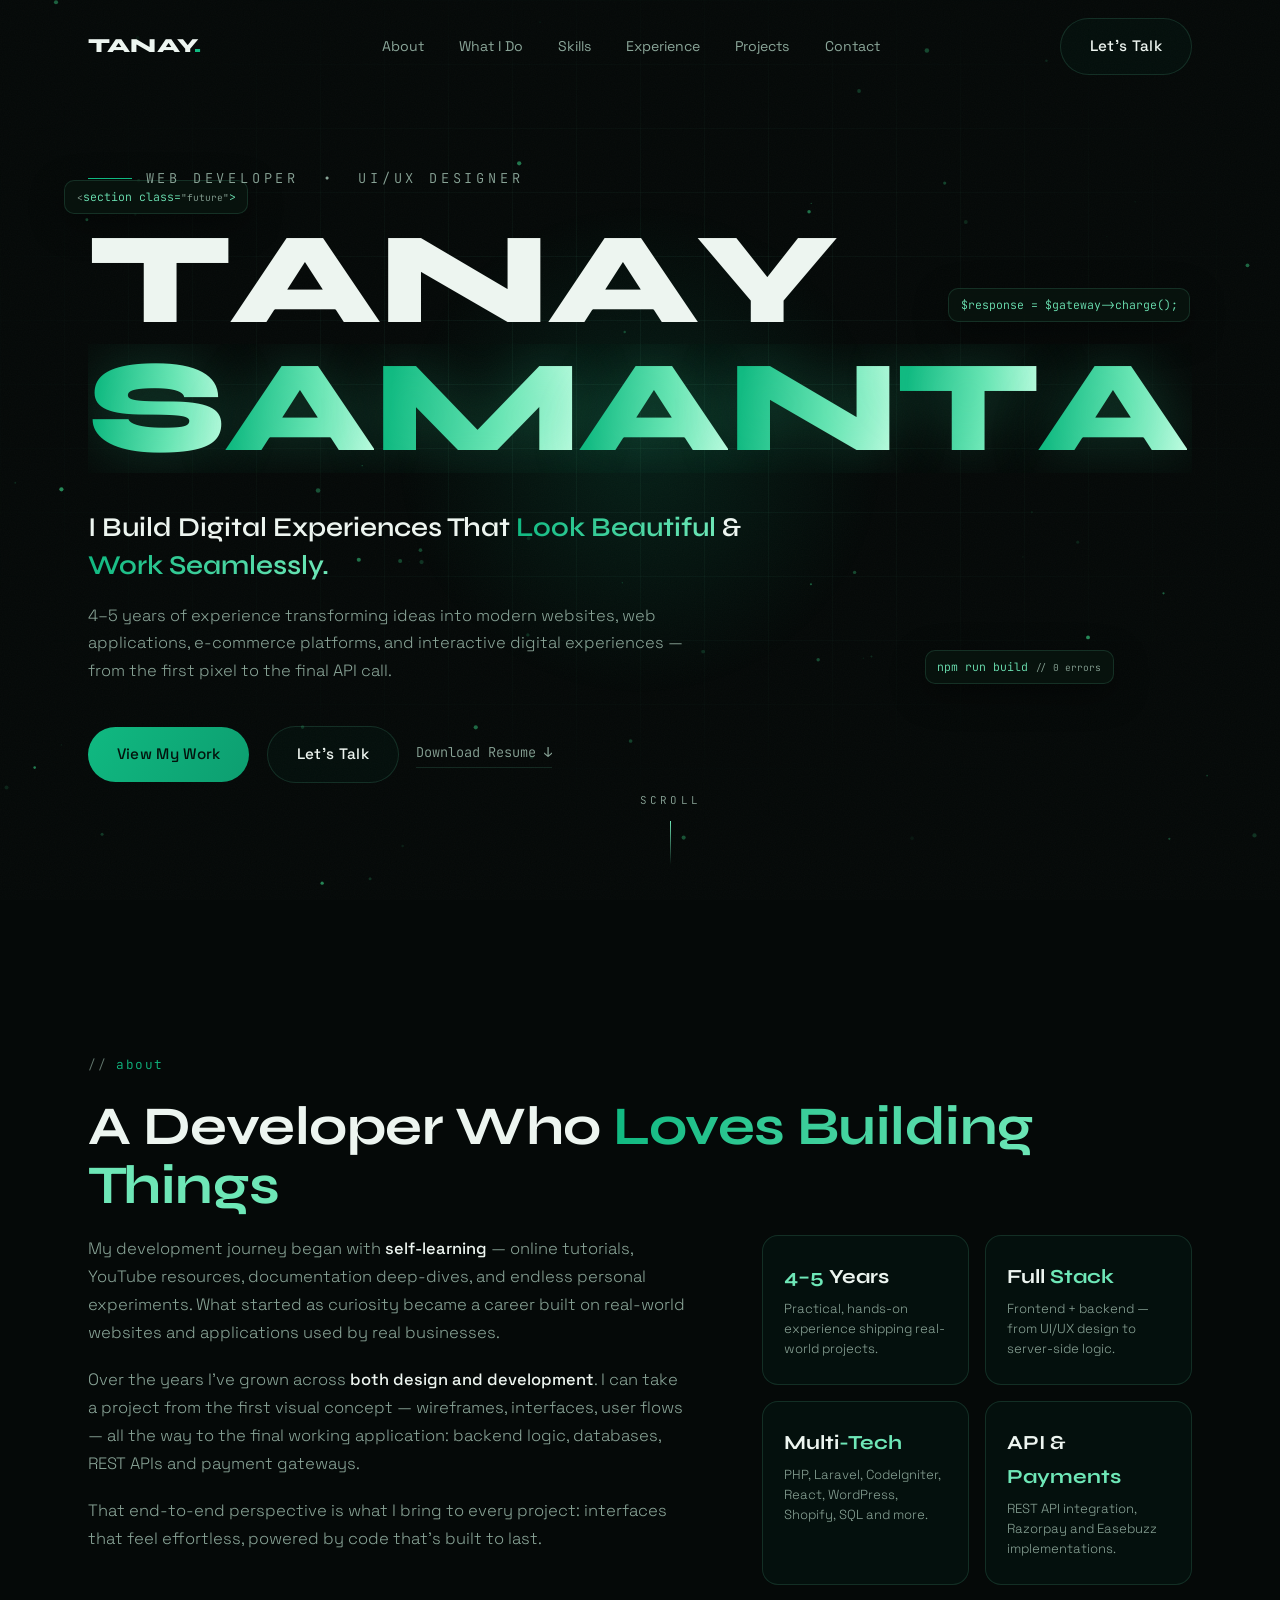
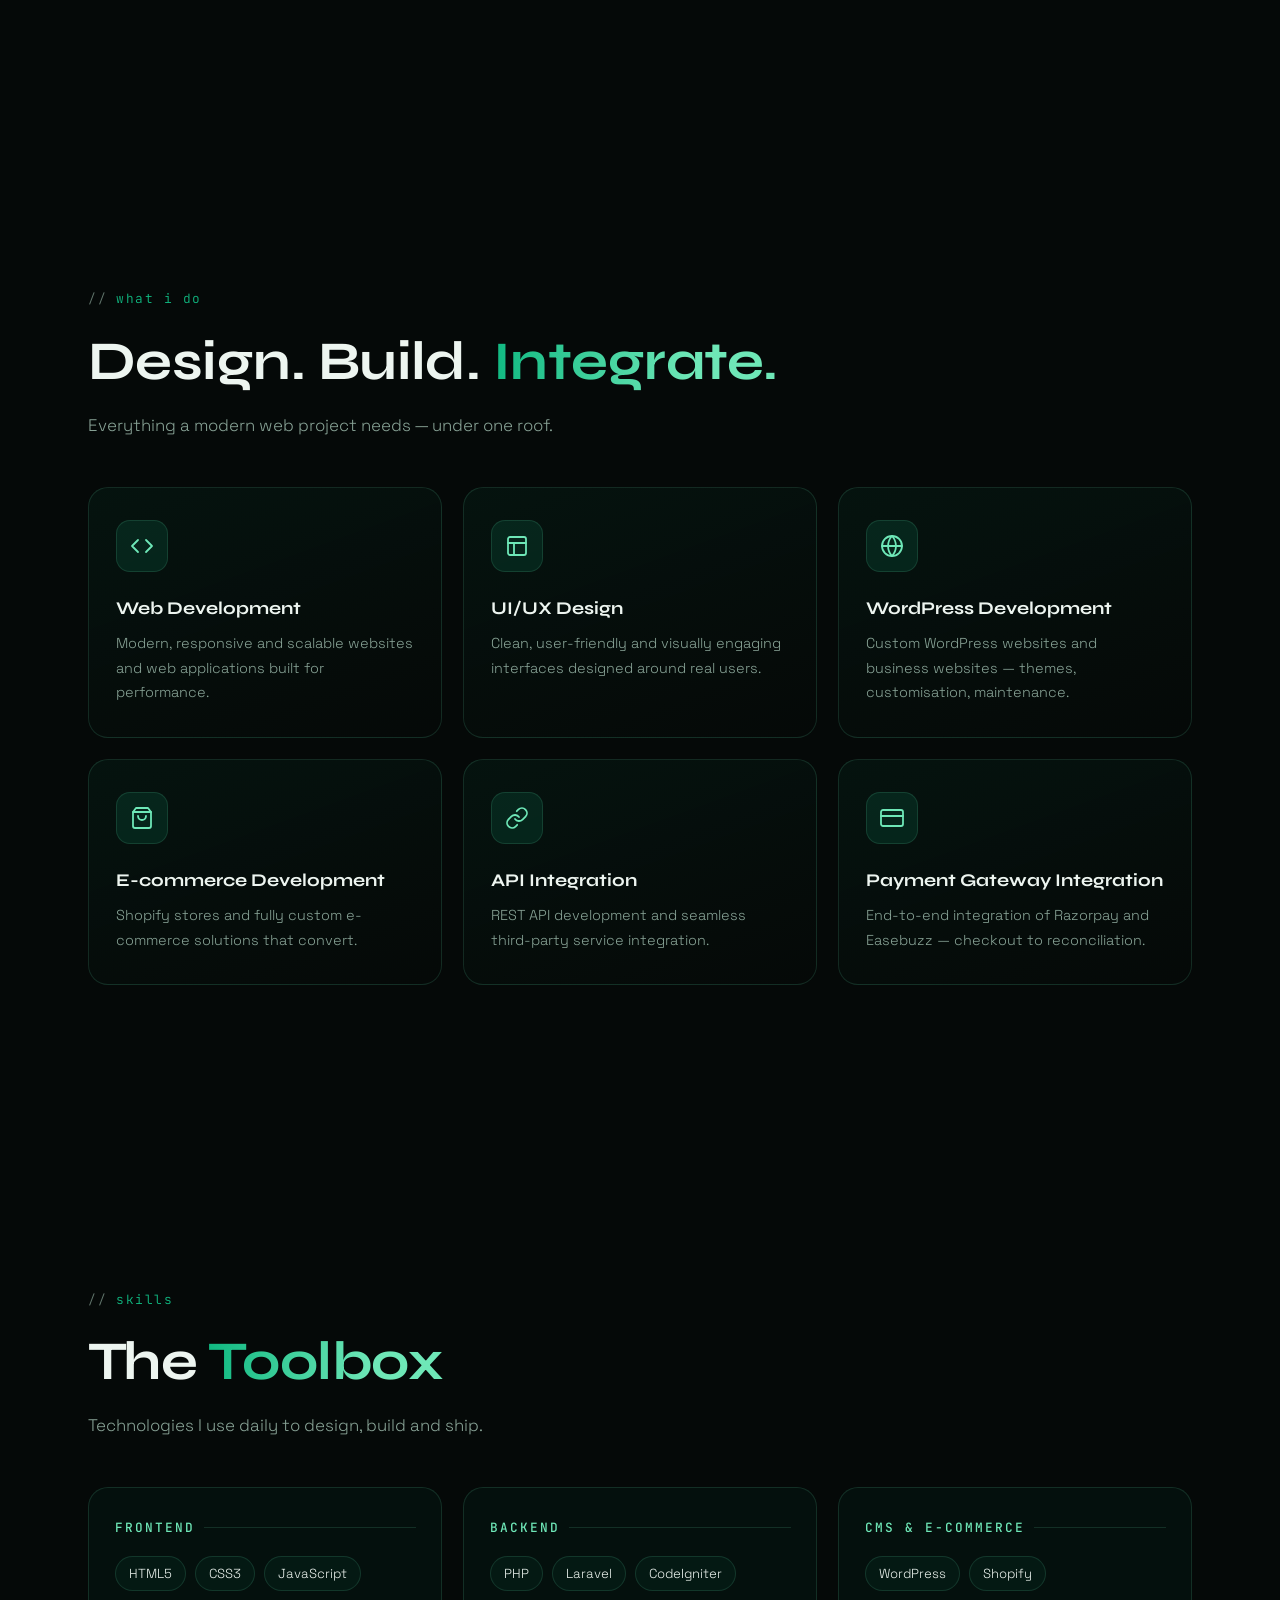
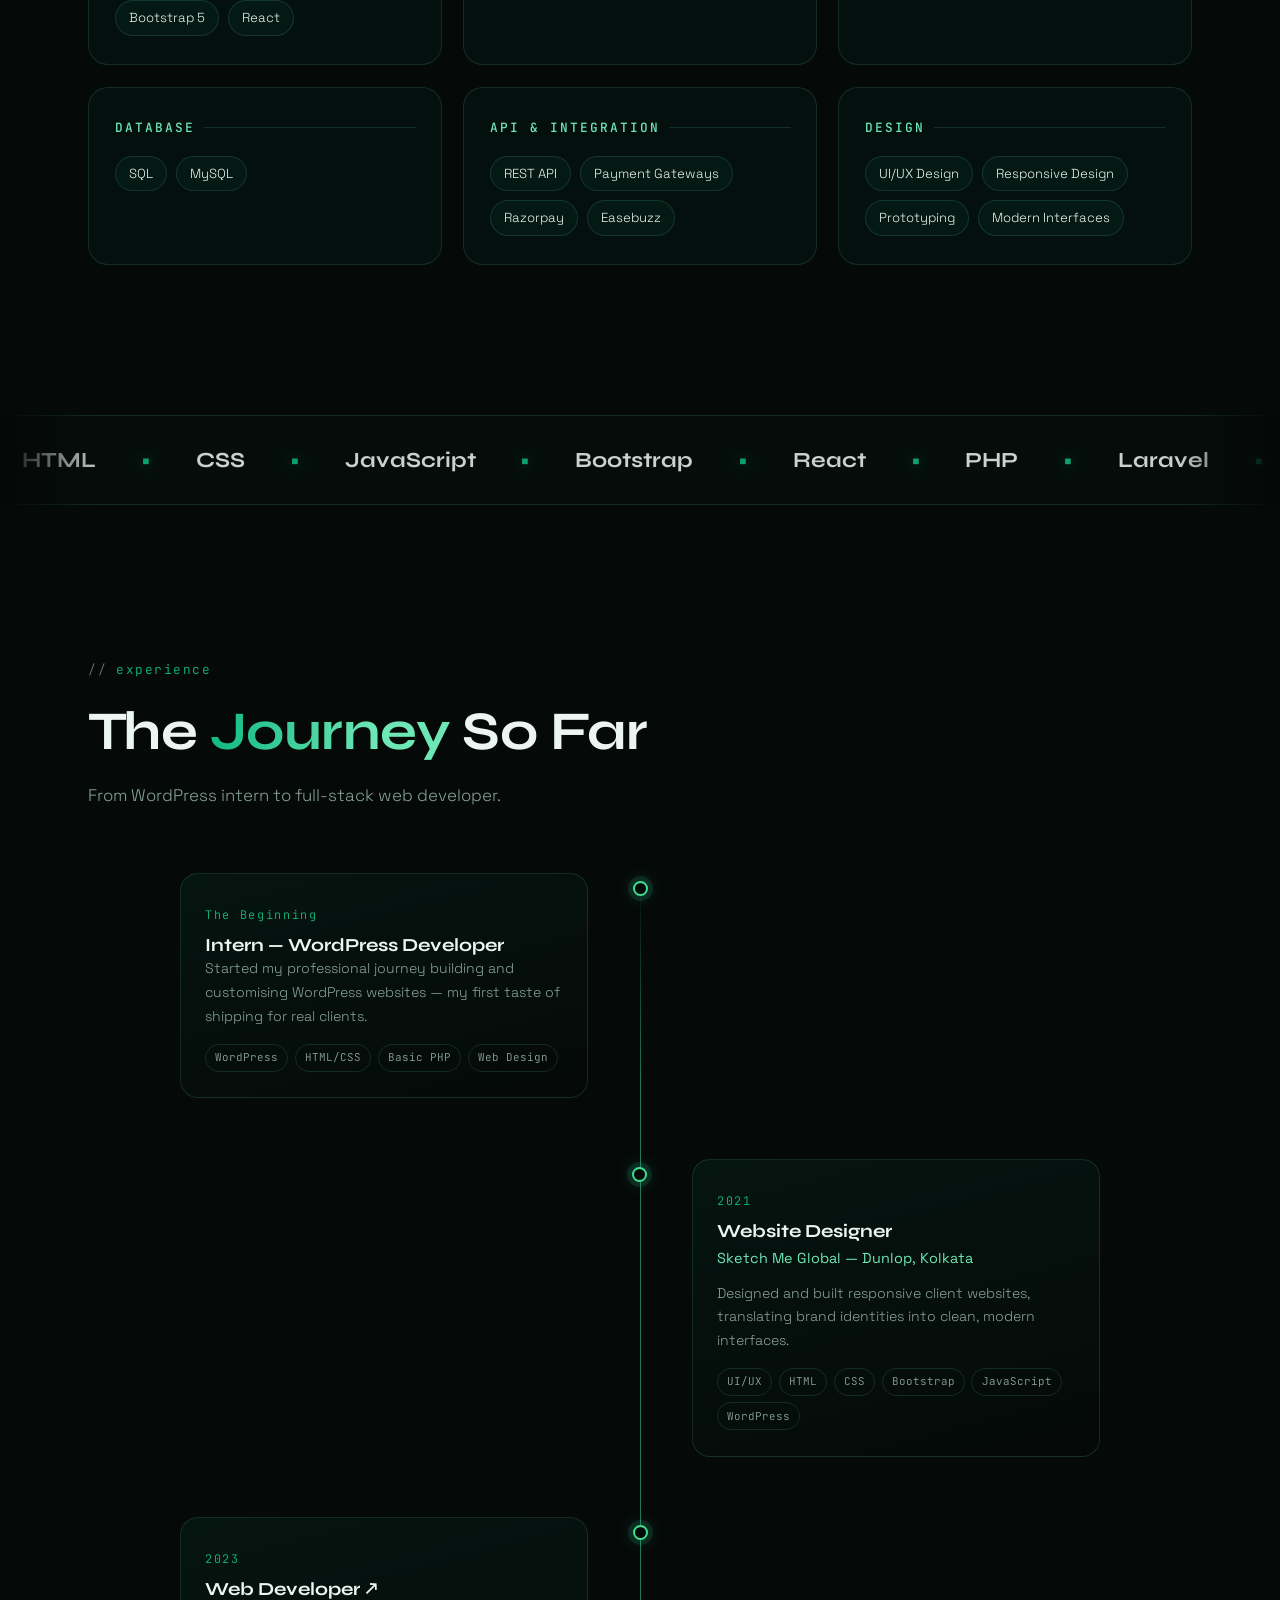
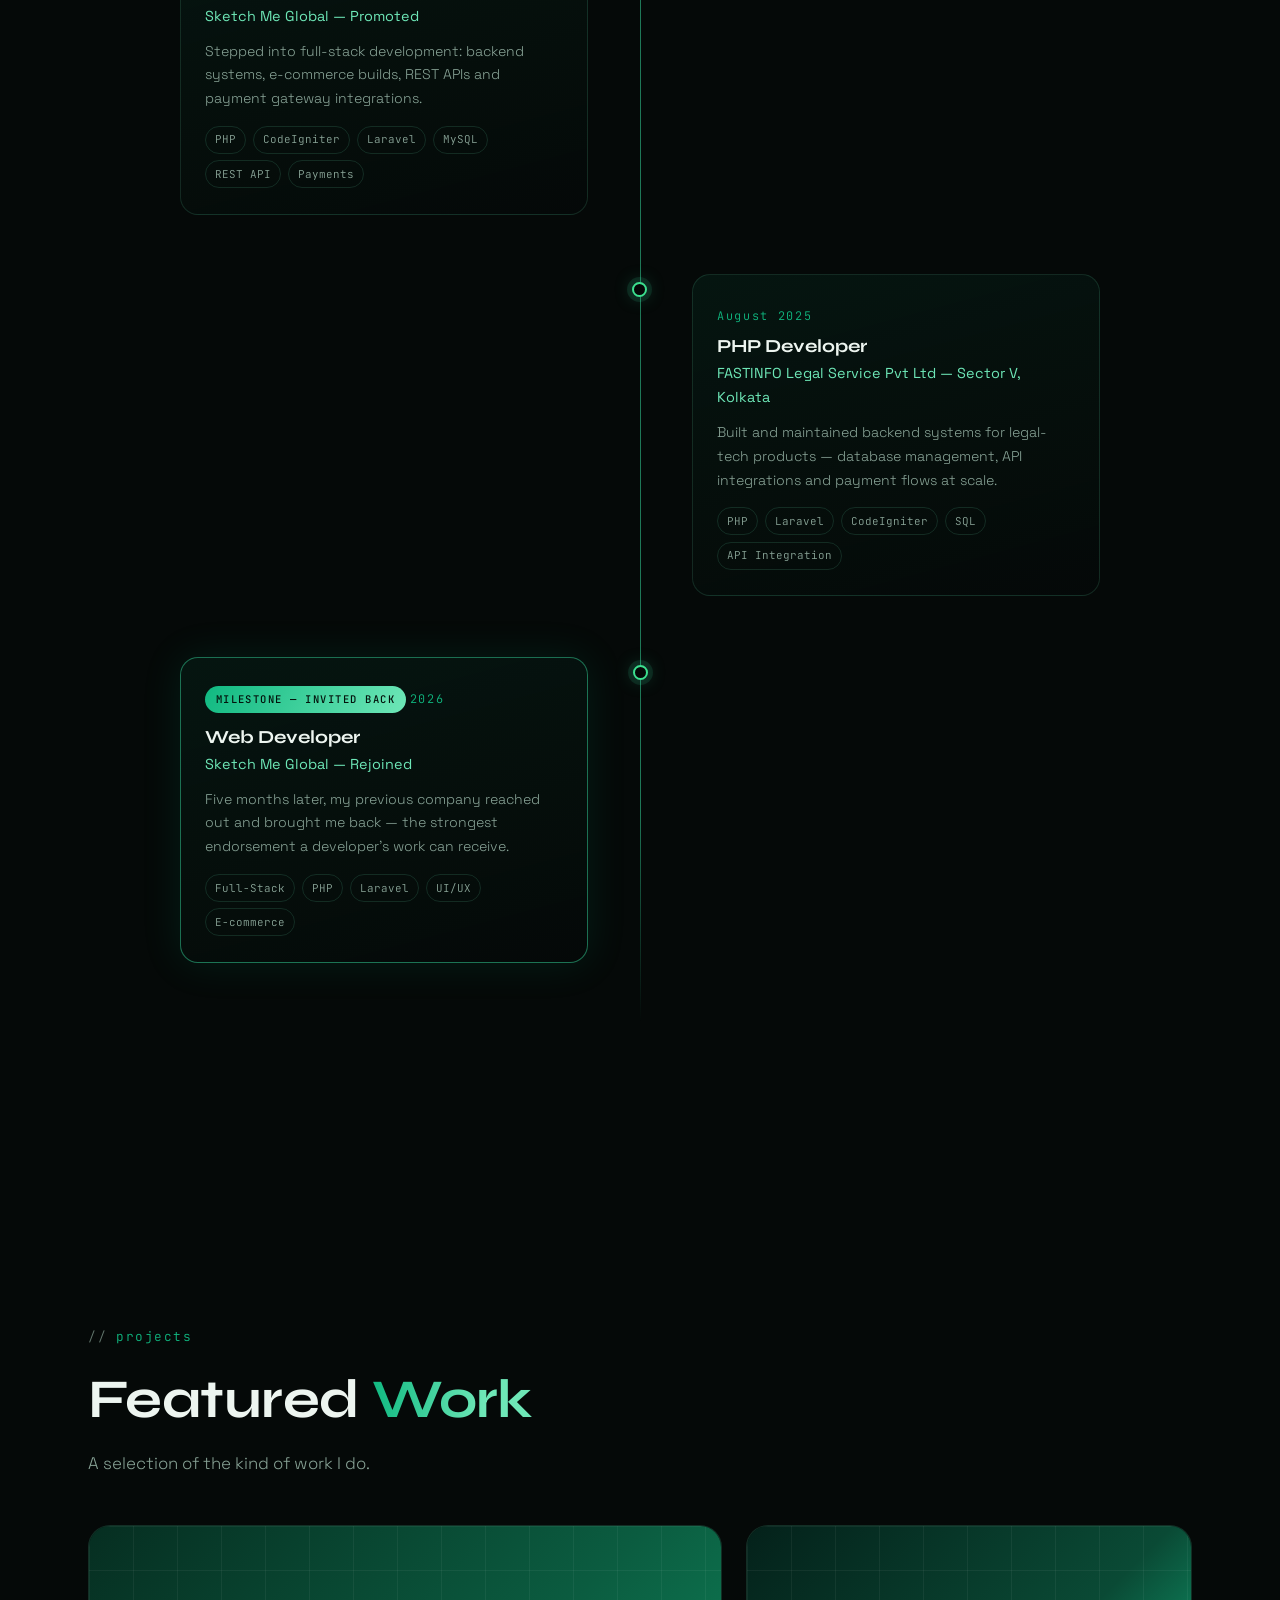
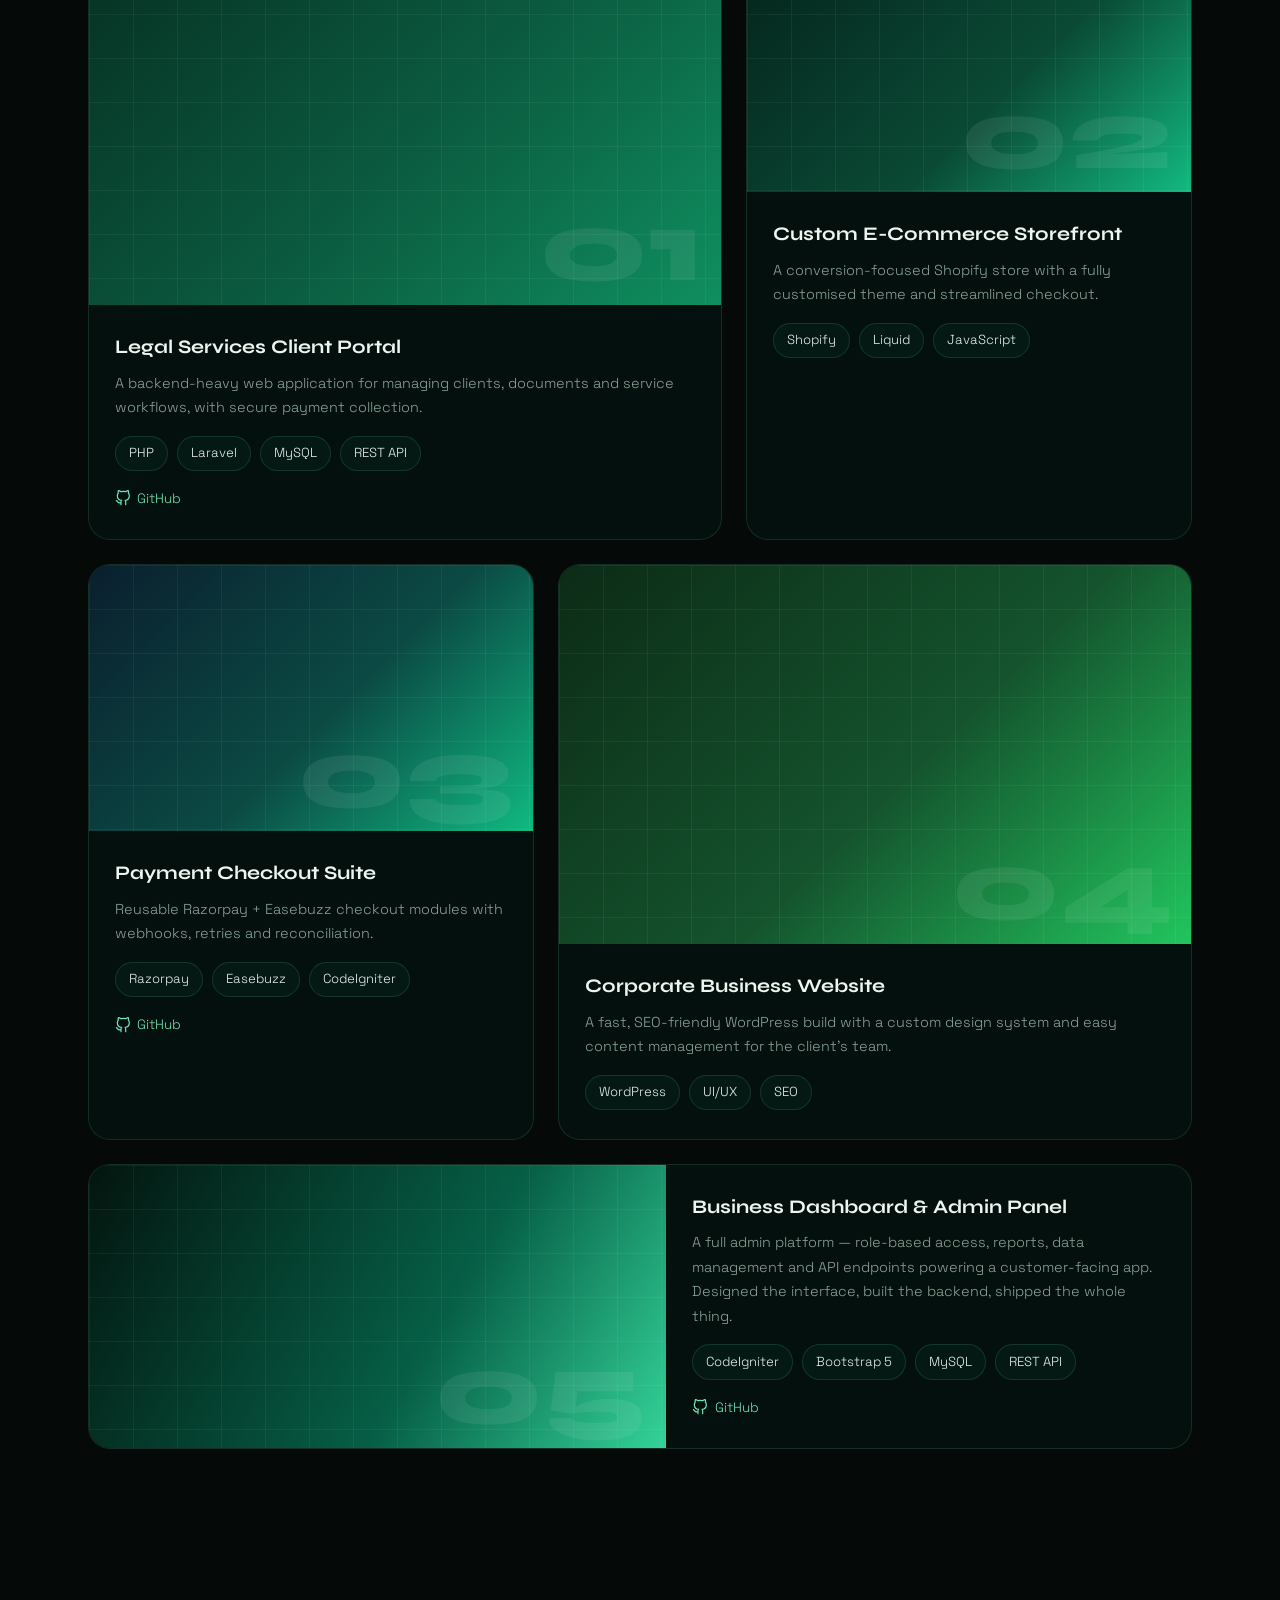
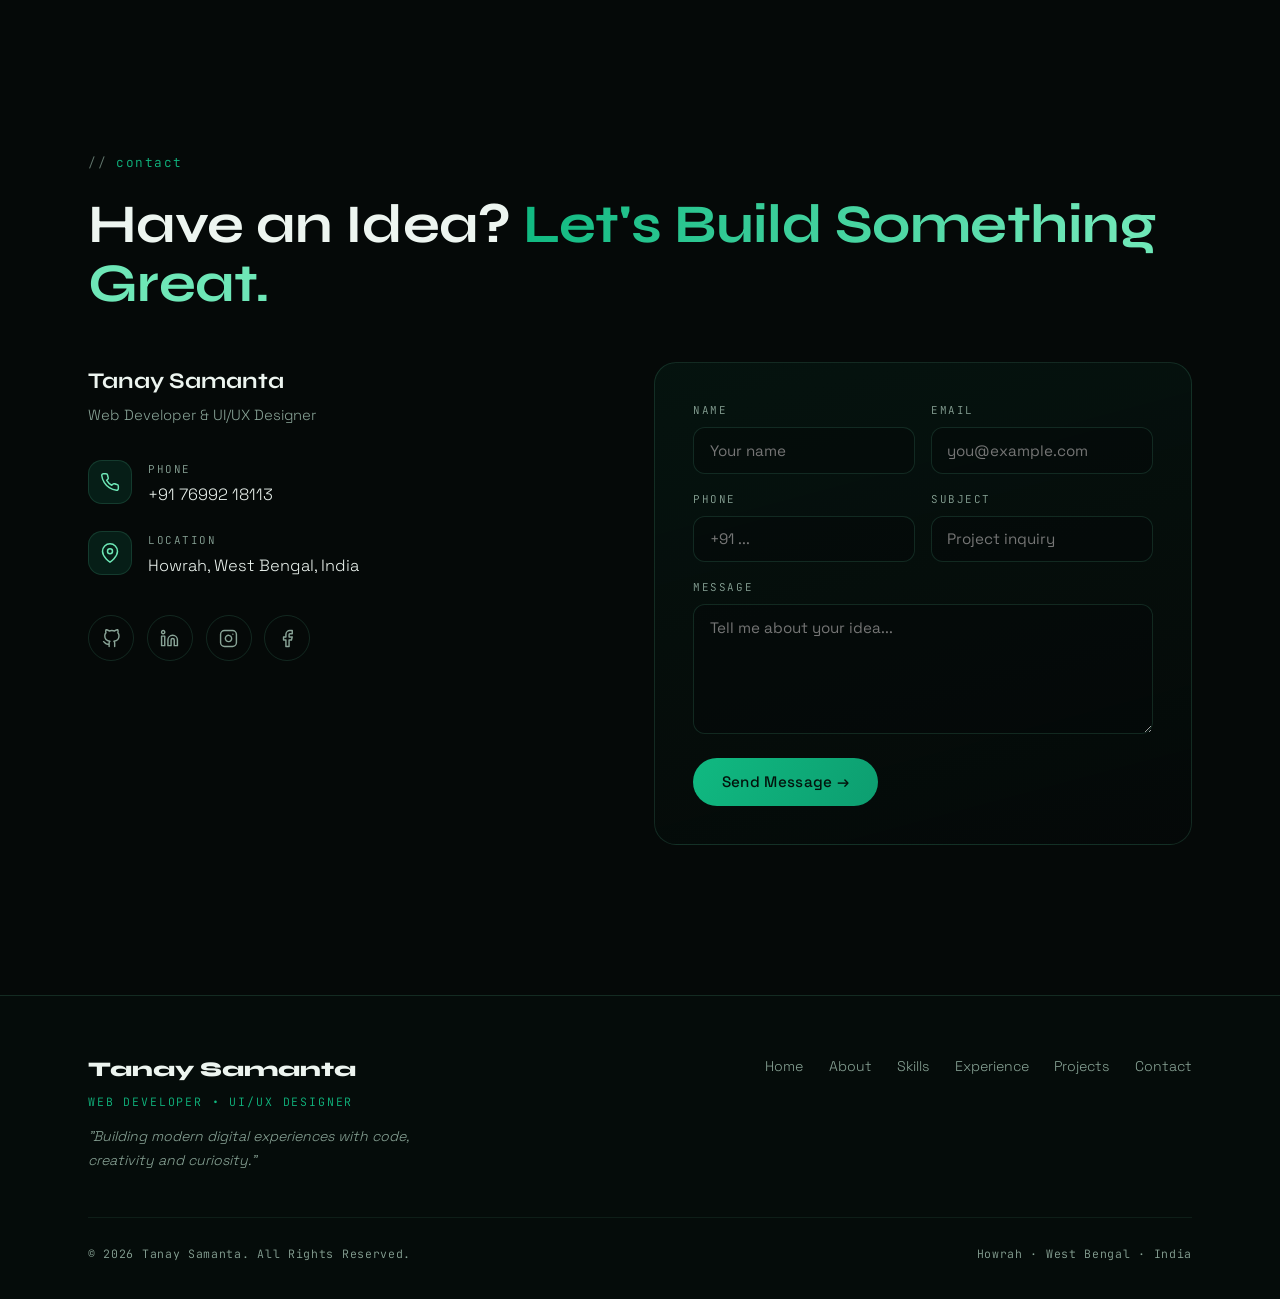
==== index.html @ ff34cba7 "first commit" ====
<!DOCTYPE html>
<html lang="en">
<head>
<meta charset="UTF-8">
<meta name="viewport" content="width=device-width, initial-scale=1.0">
<title>Tanay Samanta | Web Developer &amp; UI/UX Designer</title>
<meta name="description" content="Tanay Samanta is a Web Developer and UI/UX Designer from West Bengal, India with 4–5 years of experience in PHP, Laravel, CodeIgniter, React, WordPress, Shopify, JavaScript, SQL, REST API and payment gateway integration.">
<meta property="og:title" content="Tanay Samanta | Web Developer &amp; UI/UX Designer">
<meta property="og:description" content="4–5 years of experience building modern websites, web applications, e-commerce platforms and payment integrations.">
<meta property="og:type" content="website">
<link rel="preconnect" href="https://fonts.googleapis.com">
<link rel="preconnect" href="https://fonts.gstatic.com" crossorigin>
<link href="https://fonts.googleapis.com/css2?family=Syne:wght@600;700;800&family=Space+Grotesk:wght@300;400;500;600&family=JetBrains+Mono:wght@400;500&display=swap" rel="stylesheet">
<style>
/* ============================================================
   TANAY SAMANTA — PORTFOLIO
   Palette : void #050908 · moss #0a1a12 · emerald #10b981
             mint #6ee7b7 · bone #edf5f0 · sage #8aa598
   Type    : Syne (display) · Space Grotesk (body) · JetBrains Mono (code)
   ============================================================ */
:root{
  --void:#050908;
  --moss:#0a1a12;
  --emerald:#10b981;
  --mint:#6ee7b7;
  --neon:#3ce08f;
  --bone:#edf5f0;
  --sage:#8aa598;
  --glow:rgba(52,211,153,.35);
  --surface:rgba(16,185,129,.045);
  --line:rgba(110,231,183,.14);
  --fd:'Syne',sans-serif;
  --fb:'Space Grotesk',sans-serif;
  --fm:'JetBrains Mono',monospace;
  --ease:cubic-bezier(.22,.68,.24,1);
}
*{margin:0;padding:0;box-sizing:border-box}
html{scroll-behavior:smooth;scroll-padding-top:96px}
body{
  background:var(--void);
  color:var(--bone);
  font-family:var(--fb);
  font-weight:300;
  line-height:1.7;
  overflow-x:hidden;
  -webkit-font-smoothing:antialiased;
}
::selection{background:var(--emerald);color:var(--void)}
a{color:inherit;text-decoration:none}
img{max-width:100%;display:block}
button{font-family:inherit;background:none;border:none;color:inherit}

/* ---------- custom cursor ---------- */
@media (pointer:fine){
  html.cursor-on, html.cursor-on a, html.cursor-on button,
  html.cursor-on input, html.cursor-on textarea, html.cursor-on select{cursor:none}
}
.cursor-dot,.cursor-ring{
  position:fixed;top:0;left:0;border-radius:50%;
  pointer-events:none;z-index:9999;transform:translate(-50%,-50%);
  opacity:0;
}
.cursor-dot{width:7px;height:7px;background:var(--neon);box-shadow:0 0 14px var(--glow)}
.cursor-ring{
  width:38px;height:38px;border:1px solid rgba(110,231,183,.45);
  transition:width .3s var(--ease),height .3s var(--ease),
             background .3s var(--ease),border-color .3s var(--ease);
}
.cursor-ring.is-active{width:70px;height:70px;background:rgba(52,211,153,.07);border-color:var(--mint)}
@media (pointer:coarse){.cursor-dot,.cursor-ring,.glow-follow{display:none}}

/* ---------- atmosphere ---------- */
.noise{
  position:fixed;inset:0;z-index:3;pointer-events:none;opacity:.045;
  background-image:url("data:image/svg+xml,%3Csvg xmlns='http://www.w3.org/2000/svg' width='140' height='140'%3E%3Cfilter id='n'%3E%3CfeTurbulence type='fractalNoise' baseFrequency='0.85' numOctaves='2'/%3E%3C/filter%3E%3Crect width='140' height='140' filter='url(%23n)' opacity='0.6'/%3E%3C/svg%3E");
}
.glow-follow{
  position:fixed;top:0;left:0;width:560px;height:560px;border-radius:50%;
  background:radial-gradient(circle,rgba(16,185,129,.13),transparent 62%);
  pointer-events:none;z-index:1;transform:translate(-50%,-50%);
}
.scroll-progress{
  position:fixed;top:0;left:0;height:2px;width:0;z-index:300;
  background:linear-gradient(90deg,var(--emerald),var(--mint));
  box-shadow:0 0 12px var(--glow);
}

/* ---------- loader ---------- */
.loader{
  position:fixed;inset:0;z-index:10000;background:var(--void);
  display:flex;align-items:center;justify-content:center;
  transition:opacity .7s var(--ease),visibility .7s;
}
.loader.done{opacity:0;visibility:hidden}
.loader span{
  font-family:var(--fm);font-size:.85rem;letter-spacing:.4em;color:var(--sage);
  animation:loaderPulse 1.4s ease-in-out infinite;
}
.loader span b{color:var(--mint);font-weight:500}
@keyframes loaderPulse{0%,100%{opacity:.4}50%{opacity:1}}

/* ---------- shared ---------- */
.wrap{max-width:1200px;margin:0 auto;padding:0 clamp(20px,4vw,48px)}
section{position:relative;z-index:5;padding:clamp(90px,12vw,150px) 0}
.eyebrow{
  font-family:var(--fm);font-size:.8rem;letter-spacing:.12em;
  color:var(--emerald);display:inline-flex;align-items:center;gap:.7em;margin-bottom:1.4rem;
}
.eyebrow::before{content:"//";color:var(--sage);opacity:.7}
.sec-title{
  font-family:var(--fd);font-weight:700;line-height:1.08;letter-spacing:-.01em;
  font-size:clamp(2rem,4.6vw,3.4rem);margin-bottom:1.2rem;
}
.sec-title .grad{
  background:linear-gradient(92deg,var(--emerald),var(--mint) 70%);
  -webkit-background-clip:text;background-clip:text;color:transparent;
}
.sec-intro{color:var(--sage);max-width:620px;font-size:1.05rem}

/* reveal-on-scroll */
.reveal{
  opacity:0;transform:translateY(46px);
  transition:opacity 1s var(--ease),transform 1s var(--ease),filter 1s var(--ease);
  transition-delay:var(--rd,0s);will-change:opacity,transform;
}
.reveal[data-fx="blur"]{filter:blur(12px)}
.reveal[data-fx="left"]{transform:translateX(-46px)}
.reveal[data-fx="right"]{transform:translateX(46px)}
.reveal[data-fx="scale"]{transform:scale(.93) translateY(24px)}
.reveal.in{opacity:1;transform:none;filter:none}

/* buttons */
.btn{
  display:inline-flex;align-items:center;gap:.6em;
  font-family:var(--fb);font-weight:500;font-size:.95rem;letter-spacing:.02em;
  padding:.95em 1.9em;border-radius:100px;position:relative;
  transition:transform .35s var(--ease),box-shadow .35s var(--ease),
             background .35s var(--ease),border-color .35s var(--ease),color .35s var(--ease);
  will-change:transform;
}
.btn-solid{
  background:linear-gradient(120deg,var(--emerald),#0d9e70);
  color:#03130c;box-shadow:0 0 0 rgba(52,211,153,0);
}
.btn-solid:hover{box-shadow:0 8px 40px rgba(16,185,129,.45)}
.btn-ghost{border:1px solid var(--line);color:var(--bone);background:rgba(16,185,129,.04)}
.btn-ghost:hover{border-color:var(--mint);background:rgba(16,185,129,.1)}
.link-underline{
  font-family:var(--fm);font-size:.85rem;color:var(--sage);
  border-bottom:1px solid var(--line);padding-bottom:3px;
  transition:color .3s,border-color .3s;
}
.link-underline:hover{color:var(--mint);border-color:var(--mint)}

/* ---------- nav ---------- */
.nav{
  position:fixed;top:0;left:0;right:0;z-index:200;
  transition:background .4s,backdrop-filter .4s,border-color .4s;
  border-bottom:1px solid transparent;
}
.nav.scrolled{background:rgba(5,9,8,.72);backdrop-filter:blur(16px);border-color:var(--line)}
.nav-inner{
  max-width:1200px;margin:0 auto;padding:1.1rem clamp(20px,4vw,48px);
  display:flex;align-items:center;justify-content:space-between;
}
.logo{font-family:var(--fd);font-weight:800;font-size:1.25rem;letter-spacing:.01em}
.logo em{font-style:normal;color:var(--emerald)}
.nav-links{display:flex;gap:2.2rem;list-style:none}
.nav-links a{
  font-size:.88rem;font-weight:400;color:var(--sage);position:relative;
  transition:color .3s;
}
.nav-links a::after{
  content:"";position:absolute;left:0;bottom:-6px;height:1px;width:0;
  background:var(--mint);transition:width .35s var(--ease);
}
.nav-links a:hover{color:var(--bone)}
.nav-links a:hover::after{width:100%}
.nav-cta{display:inline-block}
.burger{display:none;flex-direction:column;gap:5px;padding:8px;z-index:400}
.burger span{width:24px;height:2px;background:var(--bone);transition:.35s var(--ease)}
.mobile-menu{
  position:fixed;inset:0;z-index:300;background:rgba(5,9,8,.97);backdrop-filter:blur(20px);
  display:flex;flex-direction:column;align-items:center;justify-content:center;gap:2rem;
  opacity:0;visibility:hidden;transition:opacity .45s var(--ease),visibility .45s;
}
.mobile-menu.open{opacity:1;visibility:visible}
.mobile-menu a{font-family:var(--fd);font-weight:700;font-size:1.8rem}
.mobile-menu a:hover{color:var(--mint)}
@media(max-width:880px){
  .nav-links,.nav-cta{display:none}
  .burger{display:flex}
  .burger.open span:nth-child(1){transform:translateY(7px) rotate(45deg)}
  .burger.open span:nth-child(2){opacity:0}
  .burger.open span:nth-child(3){transform:translateY(-7px) rotate(-45deg)}
}

/* ---------- hero ---------- */
.hero{
  min-height:100svh;display:flex;align-items:center;
  padding:140px 0 90px;overflow:hidden;
}
.hero-bg-grid{
  position:absolute;inset:0;z-index:0;
  background-image:
    linear-gradient(rgba(110,231,183,.05) 1px,transparent 1px),
    linear-gradient(90deg,rgba(110,231,183,.05) 1px,transparent 1px);
  background-size:64px 64px;
  -webkit-mask-image:radial-gradient(ellipse 75% 65% at 50% 42%,#000 20%,transparent 78%);
          mask-image:radial-gradient(ellipse 75% 65% at 50% 42%,#000 20%,transparent 78%);
}
#particles{position:absolute;inset:0;z-index:0;pointer-events:none}
.hero-inner{position:relative;z-index:5;width:100%}
.hero-eyebrow{
  font-family:var(--fm);font-size:.85rem;letter-spacing:.28em;color:var(--sage);
  display:flex;align-items:center;gap:1em;margin-bottom:1.6rem;
}
.hero-eyebrow::before{content:"";width:44px;height:1px;background:var(--emerald)}
.hero-name{
  font-family:var(--fd);font-weight:800;letter-spacing:-.02em;line-height:.98;
  font-size:clamp(3rem,10.5vw,8.2rem);text-transform:uppercase;
}
.hero-name .row{display:block;overflow:hidden;white-space:nowrap}
.hero-name span{display:inline-block;transform:translateY(110%);animation:charUp .9s var(--ease) forwards;animation-delay:var(--d)}
.hero-name .row:nth-child(2) span{
  background:linear-gradient(95deg,var(--emerald) 10%,var(--mint) 60%,#c8ffe6);
  -webkit-background-clip:text;background-clip:text;color:transparent;
  text-shadow:0 0 60px rgba(52,211,153,.25);
}
@keyframes charUp{to{transform:translateY(0)}}
.hero-headline{
  font-family:var(--fd);font-weight:600;font-size:clamp(1.15rem,2.4vw,1.7rem);
  line-height:1.4;margin:2.2rem 0 1.1rem;max-width:720px;
  opacity:0;animation:fadeUp 1s var(--ease) .9s forwards;
}
.hero-headline .grad{
  background:linear-gradient(92deg,var(--emerald),var(--mint));
  -webkit-background-clip:text;background-clip:text;color:transparent;
}
.hero-sub{
  color:var(--sage);max-width:600px;font-size:1.02rem;
  opacity:0;animation:fadeUp 1s var(--ease) 1.05s forwards;
}
.hero-actions{
  display:flex;flex-wrap:wrap;align-items:center;gap:1.1rem;margin-top:2.6rem;
  opacity:0;animation:fadeUp 1s var(--ease) 1.2s forwards;
}
@keyframes fadeUp{from{opacity:0;transform:translateY(28px)}to{opacity:1;transform:none}}
.float-chip{
  position:absolute;z-index:2;padding:.55em 1em;border-radius:10px;
  background:rgba(10,26,18,.55);border:1px solid var(--line);backdrop-filter:blur(8px);
  font-family:var(--fm);font-size:.72rem;color:var(--mint);
  animation:floatY 7s ease-in-out infinite;animation-delay:var(--fd2,0s);
  box-shadow:0 10px 34px rgba(0,0,0,.4);
}
.float-chip small{color:var(--sage)}
@keyframes floatY{0%,100%{transform:translateY(0) rotate(-1deg)}50%{transform:translateY(-16px) rotate(1deg)}}
@media(max-width:880px){.float-chip{display:none}}
.scroll-hint{
  position:absolute;bottom:2.2rem;left:50%;transform:translateX(-50%);z-index:5;
  font-family:var(--fm);font-size:.68rem;letter-spacing:.3em;color:var(--sage);
  display:flex;flex-direction:column;align-items:center;gap:.7rem;
  opacity:0;animation:fadeUp 1s var(--ease) 1.6s forwards;
}
.scroll-hint::after{
  content:"";width:1px;height:44px;
  background:linear-gradient(180deg,var(--mint),transparent);
  animation:hintDrop 1.8s ease-in-out infinite;transform-origin:top;
}
@keyframes hintDrop{0%{transform:scaleY(0)}55%{transform:scaleY(1)}100%{transform:scaleY(1);opacity:0}}

/* ---------- about ---------- */
.about-grid{display:grid;grid-template-columns:1.25fr .9fr;gap:clamp(2.5rem,6vw,5.5rem);align-items:start}
.about-copy p{color:var(--sage);margin-bottom:1.2rem;font-size:1.03rem}
.about-copy p b{color:var(--bone);font-weight:500}
.about-highlights{display:grid;grid-template-columns:1fr 1fr;gap:1rem}
.hl-card{
  border:1px solid var(--line);border-radius:16px;padding:1.5rem 1.3rem;
  background:var(--surface);transition:border-color .35s,transform .35s var(--ease),box-shadow .35s;
}
.hl-card:hover{border-color:rgba(110,231,183,.4);transform:translateY(-4px);box-shadow:0 18px 50px rgba(0,0,0,.35)}
.hl-card h3{font-family:var(--fd);font-weight:700;font-size:1.25rem;margin-bottom:.3rem}
.hl-card h3 span{color:var(--mint)}
.hl-card p{font-size:.82rem;color:var(--sage);line-height:1.55}
@media(max-width:880px){.about-grid{grid-template-columns:1fr}}
@media(max-width:480px){.about-highlights{grid-template-columns:1fr}}

/* ---------- services ---------- */
.services-grid{display:grid;grid-template-columns:repeat(3,1fr);gap:1.3rem;margin-top:3rem}
.svc-card{
  position:relative;border:1px solid var(--line);border-radius:20px;
  background:linear-gradient(160deg,rgba(16,185,129,.06),rgba(5,9,8,.2));
  padding:2rem 1.7rem;overflow:hidden;
  transition:transform .4s var(--ease),border-color .4s,box-shadow .4s;
}
.svc-card::before{
  content:"";position:absolute;inset:0;opacity:0;transition:opacity .45s;
  background:radial-gradient(340px circle at var(--mx,50%) var(--my,0%),rgba(52,211,153,.14),transparent 70%);
}
.svc-card:hover{transform:translateY(-6px);border-color:rgba(110,231,183,.4);box-shadow:0 22px 60px rgba(0,0,0,.4)}
.svc-card:hover::before{opacity:1}
.svc-icon{
  width:52px;height:52px;border-radius:14px;display:grid;place-items:center;
  background:rgba(16,185,129,.12);border:1px solid var(--line);margin-bottom:1.3rem;
  color:var(--mint);transition:transform .4s var(--ease),box-shadow .4s;
}
.svc-card:hover .svc-icon{transform:rotate(-6deg) scale(1.07);box-shadow:0 0 26px rgba(52,211,153,.35)}
.svc-icon svg{width:24px;height:24px}
.svc-card h3{font-family:var(--fd);font-weight:700;font-size:1.12rem;margin-bottom:.5rem}
.svc-card p{color:var(--sage);font-size:.9rem}
@media(max-width:980px){.services-grid{grid-template-columns:1fr 1fr}}
@media(max-width:600px){.services-grid{grid-template-columns:1fr}}

/* ---------- skills ---------- */
.skills-grid{display:grid;grid-template-columns:repeat(3,1fr);gap:1.3rem;margin-top:3rem}
.skill-card{
  border:1px solid var(--line);border-radius:20px;padding:1.8rem 1.6rem;
  background:var(--surface);transition:border-color .35s,transform .35s var(--ease);
}
.skill-card:hover{border-color:rgba(110,231,183,.4);transform:translateY(-4px)}
.skill-card h3{
  font-family:var(--fm);font-weight:500;font-size:.8rem;letter-spacing:.16em;
  text-transform:uppercase;color:var(--mint);margin-bottom:1.1rem;
  display:flex;align-items:center;gap:.7em;
}
.skill-card h3::after{content:"";flex:1;height:1px;background:var(--line)}
.chips{display:flex;flex-wrap:wrap;gap:.55rem}
.chips span{
  font-size:.82rem;padding:.42em 1em;border-radius:100px;
  border:1px solid var(--line);color:var(--bone);background:rgba(16,185,129,.05);
  transition:background .3s,border-color .3s,color .3s,transform .3s var(--ease);
}
.chips span:hover{background:var(--emerald);border-color:var(--emerald);color:#03130c;transform:translateY(-2px)}
@media(max-width:980px){.skills-grid{grid-template-columns:1fr 1fr}}
@media(max-width:600px){.skills-grid{grid-template-columns:1fr}}

/* ---------- marquee ---------- */
.marquee{
  border-top:1px solid var(--line);border-bottom:1px solid var(--line);
  padding:1.6rem 0;overflow:hidden;position:relative;z-index:5;
  background:rgba(10,26,18,.28);
  -webkit-mask-image:linear-gradient(90deg,transparent,#000 8%,#000 92%,transparent);
          mask-image:linear-gradient(90deg,transparent,#000 8%,#000 92%,transparent);
}
.marquee-track{display:flex;width:max-content;animation:marquee 34s linear infinite}
.marquee:hover .marquee-track{animation-play-state:paused}
.marquee-track span{
  font-family:var(--fd);font-weight:700;font-size:1.35rem;white-space:nowrap;
  padding:0 1.4rem;color:var(--bone);opacity:.85;
}
.marquee-track span::after{content:"•";color:var(--emerald);margin-left:2.8rem;text-shadow:0 0 14px var(--glow)}
@keyframes marquee{to{transform:translateX(-50%)}}

/* ---------- experience timeline ---------- */
.timeline{position:relative;max-width:920px;margin:4rem auto 0}
.timeline::before{
  content:"";position:absolute;left:50%;top:0;bottom:0;width:1px;
  background:linear-gradient(180deg,transparent,rgba(52,211,153,.55) 12%,rgba(52,211,153,.55) 88%,transparent);
}
.tl-item{position:relative;width:50%;padding:0 52px 60px 0}
.tl-item:nth-child(even){margin-left:50%;padding:0 0 60px 52px}
.tl-dot{
  position:absolute;top:8px;right:-8px;width:15px;height:15px;border-radius:50%;
  background:var(--void);border:2px solid var(--neon);
  box-shadow:0 0 0 5px rgba(52,211,153,.12),0 0 18px var(--glow);
}
.tl-item:nth-child(even) .tl-dot{right:auto;left:-8px}
.tl-card{
  border:1px solid var(--line);border-radius:18px;padding:1.6rem 1.5rem;
  background:linear-gradient(165deg,rgba(16,185,129,.07),rgba(5,9,8,.25));
  transition:border-color .35s,transform .35s var(--ease),box-shadow .35s;
}
.tl-card:hover{border-color:rgba(110,231,183,.45);transform:translateY(-4px);box-shadow:0 20px 55px rgba(0,0,0,.4)}
.tl-period{
  font-family:var(--fm);font-size:.74rem;letter-spacing:.14em;color:var(--emerald);
  display:inline-block;margin-bottom:.55rem;
}
.tl-card h3{font-family:var(--fd);font-weight:700;font-size:1.15rem;line-height:1.3}
.tl-card h4{font-weight:400;font-size:.9rem;color:var(--mint);margin:.15rem 0 .7rem}
.tl-card p{color:var(--sage);font-size:.88rem;margin-bottom:.9rem}
.tl-tags{display:flex;flex-wrap:wrap;gap:.4rem}
.tl-tags span{
  font-family:var(--fm);font-size:.68rem;padding:.35em .85em;border-radius:100px;
  border:1px solid var(--line);color:var(--sage);
}
.tl-card.milestone{border-color:rgba(52,211,153,.5);box-shadow:0 0 40px rgba(16,185,129,.12)}
.tl-badge{
  font-family:var(--fm);font-size:.66rem;letter-spacing:.14em;text-transform:uppercase;
  color:#03130c;background:linear-gradient(120deg,var(--emerald),var(--mint));
  padding:.4em 1em;border-radius:100px;display:inline-block;margin-bottom:.8rem;font-weight:500;
}
@media(max-width:820px){
  .timeline::before{left:10px}
  .tl-item,.tl-item:nth-child(even){width:100%;margin-left:0;padding:0 0 48px 44px}
  .tl-dot,.tl-item:nth-child(even) .tl-dot{left:3px;right:auto}
}

/* ---------- projects ---------- */
.projects-grid{display:grid;grid-template-columns:repeat(12,1fr);gap:1.5rem;margin-top:3rem}
.project{grid-column:span 7;border:1px solid var(--line);border-radius:22px;overflow:hidden;background:var(--surface);transition:border-color .4s,transform .4s var(--ease),box-shadow .4s}
.project.small{grid-column:span 5}
.project.wide{grid-column:span 12;display:grid;grid-template-columns:1.1fr 1fr}
.project:hover{border-color:rgba(110,231,183,.45);transform:translateY(-6px);box-shadow:0 26px 70px rgba(0,0,0,.45)}
.p-thumb{position:relative;aspect-ratio:16/9.6;overflow:hidden}
.project.wide .p-thumb{aspect-ratio:auto;min-height:280px}
.p-art{
  position:absolute;inset:0;transition:transform .7s var(--ease);
  background-size:cover;
}
.project:hover .p-art{transform:scale(1.06)}
.p-art::after{
  content:"";position:absolute;inset:0;
  background-image:
    linear-gradient(rgba(255,255,255,.05) 1px,transparent 1px),
    linear-gradient(90deg,rgba(255,255,255,.05) 1px,transparent 1px);
  background-size:44px 44px;
}
.p-num{
  position:absolute;right:1.2rem;bottom:.4rem;font-family:var(--fd);font-weight:800;
  font-size:clamp(4rem,8vw,6.5rem);color:rgba(237,245,240,.08);line-height:1;user-select:none;
}
.p-overlay{
  position:absolute;inset:0;display:flex;align-items:center;justify-content:center;
  background:rgba(5,9,8,.55);backdrop-filter:blur(3px);
  opacity:0;transition:opacity .45s var(--ease);
}
.project:hover .p-overlay{opacity:1}
.p-overlay .btn{font-size:.85rem;padding:.8em 1.6em}
.p-body{padding:1.6rem 1.6rem 1.8rem}
.p-body h3{font-family:var(--fd);font-weight:700;font-size:1.2rem;margin-bottom:.45rem}
.p-body p{color:var(--sage);font-size:.9rem;margin-bottom:1rem}
.p-links{display:flex;align-items:center;gap:1.2rem;margin-top:1rem}
.p-links a{display:inline-flex;align-items:center;gap:.5em;font-size:.85rem;color:var(--mint);transition:color .3s}
.p-links a:hover{color:var(--bone)}
.p-links svg{width:16px;height:16px}
@media(max-width:880px){
  .project,.project.small{grid-column:span 12}
  .project.wide{grid-template-columns:1fr}
}

/* ---------- contact ---------- */
.contact-grid{display:grid;grid-template-columns:1fr 1.1fr;gap:clamp(2.5rem,6vw,5rem);margin-top:3rem}
.contact-info h3{font-family:var(--fd);font-weight:700;font-size:1.4rem;margin-bottom:.2rem}
.contact-info .role{color:var(--sage);font-size:.92rem;margin-bottom:2rem}
.c-row{display:flex;align-items:flex-start;gap:1rem;margin-bottom:1.4rem}
.c-row .svc-icon{width:44px;height:44px;margin:0;flex:none}
.c-row .svc-icon svg{width:20px;height:20px}
.c-row small{display:block;font-family:var(--fm);font-size:.68rem;letter-spacing:.14em;color:var(--sage);text-transform:uppercase;margin-bottom:.15rem}
.c-row a,.c-row span.val{font-size:1.02rem;color:var(--bone);transition:color .3s}
.c-row a:hover{color:var(--mint)}
.socials{display:flex;gap:.8rem;margin-top:2.2rem}
.socials a{
  width:46px;height:46px;border-radius:50%;display:grid;place-items:center;
  border:1px solid var(--line);color:var(--sage);
  transition:color .3s,border-color .3s,transform .3s var(--ease),box-shadow .3s;
}
.socials a:hover{color:#03130c;background:var(--emerald);border-color:var(--emerald);transform:translateY(-4px);box-shadow:0 10px 30px rgba(16,185,129,.35)}
.socials svg{width:19px;height:19px}
.contact-form{
  border:1px solid var(--line);border-radius:22px;padding:clamp(1.6rem,3vw,2.4rem);
  background:linear-gradient(165deg,rgba(16,185,129,.06),rgba(5,9,8,.25));
}
.form-row{display:grid;grid-template-columns:1fr 1fr;gap:1rem}
.field{margin-bottom:1rem}
.field label{
  display:block;font-family:var(--fm);font-size:.68rem;letter-spacing:.14em;
  text-transform:uppercase;color:var(--sage);margin-bottom:.45rem;
}
.field input,.field textarea{
  width:100%;background:rgba(5,9,8,.5);border:1px solid var(--line);border-radius:12px;
  padding:.85em 1em;color:var(--bone);font-family:var(--fb);font-size:.95rem;
  transition:border-color .3s,box-shadow .3s;
}
.field textarea{min-height:130px;resize:vertical}
.field input:focus,.field textarea:focus{
  outline:none;border-color:var(--emerald);box-shadow:0 0 0 3px rgba(16,185,129,.15);
}
.form-note{font-size:.85rem;color:var(--mint);margin-top:1rem;display:none}
.form-note.show{display:block}
@media(max-width:880px){.contact-grid{grid-template-columns:1fr}}
@media(max-width:520px){.form-row{grid-template-columns:1fr}}

/* ---------- footer ---------- */
footer{
  position:relative;z-index:5;border-top:1px solid var(--line);
  padding:3.5rem 0 2.2rem;background:rgba(10,26,18,.25);
}
.foot-grid{display:flex;flex-wrap:wrap;justify-content:space-between;gap:2rem;align-items:flex-start}
.foot-brand h3{font-family:var(--fd);font-weight:800;font-size:1.3rem}
.foot-brand .role{font-family:var(--fm);font-size:.72rem;letter-spacing:.16em;color:var(--emerald);margin:.3rem 0 .8rem}
.foot-brand blockquote{color:var(--sage);font-size:.88rem;max-width:340px;font-style:italic}
.foot-nav{display:flex;flex-wrap:wrap;gap:1.6rem;list-style:none}
.foot-nav a{font-size:.88rem;color:var(--sage);transition:color .3s}
.foot-nav a:hover{color:var(--mint)}
.copyright{
  margin-top:2.8rem;padding-top:1.6rem;border-top:1px solid rgba(110,231,183,.08);
  font-family:var(--fm);font-size:.72rem;color:var(--sage);letter-spacing:.06em;
  display:flex;flex-wrap:wrap;gap:1rem;justify-content:space-between;
}

/* ---------- accessibility & motion ---------- */
:focus-visible{outline:2px solid var(--mint);outline-offset:3px;border-radius:4px}
@media (prefers-reduced-motion:reduce){
  *,*::before,*::after{animation-duration:.01ms !important;animation-iteration-count:1 !important;transition-duration:.01ms !important;scroll-behavior:auto !important}
  .reveal{opacity:1;transform:none;filter:none}
  .hero-name span{transform:none}
  .hero-headline,.hero-sub,.hero-actions,.scroll-hint{opacity:1}
  .cursor-dot,.cursor-ring,.glow-follow,#particles{display:none}
}
</style>
</head>
<body>

<div class="loader" id="loader"><span>TANAY <b>SAMANTA</b></span></div>
<div class="scroll-progress" id="scrollProgress"></div>
<div class="noise" aria-hidden="true"></div>
<div class="glow-follow" id="glowFollow" aria-hidden="true"></div>
<div class="cursor-dot" id="cursorDot" aria-hidden="true"></div>
<div class="cursor-ring" id="cursorRing" aria-hidden="true"></div>

<!-- ================= NAV ================= -->
<header class="nav" id="nav">
  <div class="nav-inner">
    <a href="#home" class="logo" data-hover>TANAY<em>.</em></a>
    <nav aria-label="Primary">
      <ul class="nav-links">
        <li><a href="#about" data-hover>About</a></li>
        <li><a href="#services" data-hover>What I Do</a></li>
        <li><a href="#skills" data-hover>Skills</a></li>
        <li><a href="#experience" data-hover>Experience</a></li>
        <li><a href="#projects" data-hover>Projects</a></li>
        <li><a href="#contact" data-hover>Contact</a></li>
      </ul>
    </nav>
    <a href="#contact" class="btn btn-ghost nav-cta magnetic" data-hover>Let's Talk</a>
    <button class="burger" id="burger" aria-label="Open menu" aria-expanded="false">
      <span></span><span></span><span></span>
    </button>
  </div>
</header>
<div class="mobile-menu" id="mobileMenu">
  <a href="#about">About</a>
  <a href="#services">What I Do</a>
  <a href="#skills">Skills</a>
  <a href="#experience">Experience</a>
  <a href="#projects">Projects</a>
  <a href="#contact">Contact</a>
</div>

<!-- ================= HERO ================= -->
<section class="hero" id="home">
  <div class="hero-bg-grid" aria-hidden="true"></div>
  <canvas id="particles" aria-hidden="true"></canvas>

  <div class="float-chip" style="top:20%;left:5%;--fd2:0s"><small>&lt;</small>section class=<small>"future"</small>&gt;</div>
  <div class="float-chip" style="top:32%;right:7%;--fd2:1.4s">$response = $gateway-&gt;charge();</div>
  <div class="float-chip" style="bottom:24%;right:13%;--fd2:2.6s">npm run build <small>// 0 errors</small></div>

  <div class="wrap hero-inner">
    <p class="hero-eyebrow">WEB DEVELOPER &nbsp;•&nbsp; UI/UX DESIGNER</p>
    <h1 class="hero-name" id="heroName"><span class="row">Tanay</span><span class="row">Samanta</span></h1>
    <p class="hero-headline">I Build Digital Experiences That <span class="grad">Look Beautiful</span> &amp; <span class="grad">Work Seamlessly.</span></p>
    <p class="hero-sub">4–5 years of experience transforming ideas into modern websites, web applications, e-commerce platforms, and interactive digital experiences — from the first pixel to the final API call.</p>
    <div class="hero-actions">
      <a href="#projects" class="btn btn-solid magnetic" data-hover>View My Work</a>
      <a href="#contact" class="btn btn-ghost magnetic" data-hover>Let's Talk</a>
      <!-- TODO: replace # with the actual resume PDF link -->
      <a href="#" class="link-underline" data-hover>Download Resume ↓</a>
    </div>
  </div>
  <div class="scroll-hint">SCROLL</div>
</section>

<!-- ================= ABOUT ================= -->
<section id="about">
  <div class="wrap">
    <p class="eyebrow reveal">about</p>
    <h2 class="sec-title reveal" data-fx="blur">A Developer Who <span class="grad">Loves Building Things</span></h2>
    <div class="about-grid">
      <div class="about-copy">
        <p class="reveal">My development journey began with <b>self-learning</b> — online tutorials, YouTube resources, documentation deep-dives, and endless personal experiments. What started as curiosity became a career built on real-world websites and applications used by real businesses.</p>
        <p class="reveal" style="--rd:.1s">Over the years I've grown across <b>both design and development</b>. I can take a project from the first visual concept — wireframes, interfaces, user flows — all the way to the final working application: backend logic, databases, REST APIs and payment gateways.</p>
        <p class="reveal" style="--rd:.2s">That end-to-end perspective is what I bring to every project: interfaces that feel effortless, powered by code that's built to last.</p>
      </div>
      <div class="about-highlights">
        <div class="hl-card reveal" data-fx="scale"><h3><span>4–5</span> Years</h3><p>Practical, hands-on experience shipping real-world projects.</p></div>
        <div class="hl-card reveal" data-fx="scale" style="--rd:.08s"><h3>Full <span>Stack</span></h3><p>Frontend + backend — from UI/UX design to server-side logic.</p></div>
        <div class="hl-card reveal" data-fx="scale" style="--rd:.16s"><h3>Multi<span>-Tech</span></h3><p>PHP, Laravel, CodeIgniter, React, WordPress, Shopify, SQL and more.</p></div>
        <div class="hl-card reveal" data-fx="scale" style="--rd:.24s"><h3>API &amp; <span>Payments</span></h3><p>REST API integration, Razorpay and Easebuzz implementations.</p></div>
      </div>
    </div>
  </div>
</section>

<!-- ================= WHAT I DO ================= -->
<section id="services">
  <div class="wrap">
    <p class="eyebrow reveal">what i do</p>
    <h2 class="sec-title reveal" data-fx="blur">Design. Build. <span class="grad">Integrate.</span></h2>
    <p class="sec-intro reveal">Everything a modern web project needs — under one roof.</p>
    <div class="services-grid">
      <div class="svc-card reveal">
        <div class="svc-icon"><svg viewBox="0 0 24 24" fill="none" stroke="currentColor" stroke-width="1.8" stroke-linecap="round" stroke-linejoin="round"><polyline points="16 18 22 12 16 6"/><polyline points="8 6 2 12 8 18"/></svg></div>
        <h3>Web Development</h3><p>Modern, responsive and scalable websites and web applications built for performance.</p>
      </div>
      <div class="svc-card reveal" style="--rd:.08s">
        <div class="svc-icon"><svg viewBox="0 0 24 24" fill="none" stroke="currentColor" stroke-width="1.8" stroke-linecap="round" stroke-linejoin="round"><rect x="3" y="3" width="18" height="18" rx="2"/><line x1="3" y1="9" x2="21" y2="9"/><line x1="9" y1="21" x2="9" y2="9"/></svg></div>
        <h3>UI/UX Design</h3><p>Clean, user-friendly and visually engaging interfaces designed around real users.</p>
      </div>
      <div class="svc-card reveal" style="--rd:.16s">
        <div class="svc-icon"><svg viewBox="0 0 24 24" fill="none" stroke="currentColor" stroke-width="1.8" stroke-linecap="round" stroke-linejoin="round"><circle cx="12" cy="12" r="10"/><line x1="2" y1="12" x2="22" y2="12"/><path d="M12 2a15.3 15.3 0 0 1 4 10 15.3 15.3 0 0 1-4 10 15.3 15.3 0 0 1-4-10 15.3 15.3 0 0 1 4-10z"/></svg></div>
        <h3>WordPress Development</h3><p>Custom WordPress websites and business websites — themes, customisation, maintenance.</p>
      </div>
      <div class="svc-card reveal" style="--rd:.24s">
        <div class="svc-icon"><svg viewBox="0 0 24 24" fill="none" stroke="currentColor" stroke-width="1.8" stroke-linecap="round" stroke-linejoin="round"><path d="M6 2 3 6v14a2 2 0 0 0 2 2h14a2 2 0 0 0 2-2V6l-3-4z"/><line x1="3" y1="6" x2="21" y2="6"/><path d="M16 10a4 4 0 0 1-8 0"/></svg></div>
        <h3>E-commerce Development</h3><p>Shopify stores and fully custom e-commerce solutions that convert.</p>
      </div>
      <div class="svc-card reveal" style="--rd:.32s">
        <div class="svc-icon"><svg viewBox="0 0 24 24" fill="none" stroke="currentColor" stroke-width="1.8" stroke-linecap="round" stroke-linejoin="round"><path d="M10 13a5 5 0 0 0 7.54.54l3-3a5 5 0 0 0-7.07-7.07l-1.72 1.71"/><path d="M14 11a5 5 0 0 0-7.54-.54l-3 3a5 5 0 0 0 7.07 7.07l1.71-1.71"/></svg></div>
        <h3>API Integration</h3><p>REST API development and seamless third-party service integration.</p>
      </div>
      <div class="svc-card reveal" style="--rd:.4s">
        <div class="svc-icon"><svg viewBox="0 0 24 24" fill="none" stroke="currentColor" stroke-width="1.8" stroke-linecap="round" stroke-linejoin="round"><rect x="1" y="4" width="22" height="16" rx="2"/><line x1="1" y1="10" x2="23" y2="10"/></svg></div>
        <h3>Payment Gateway Integration</h3><p>End-to-end integration of Razorpay and Easebuzz — checkout to reconciliation.</p>
      </div>
    </div>
  </div>
</section>

<!-- ================= SKILLS ================= -->
<section id="skills">
  <div class="wrap">
    <p class="eyebrow reveal">skills</p>
    <h2 class="sec-title reveal" data-fx="blur">The <span class="grad">Toolbox</span></h2>
    <p class="sec-intro reveal">Technologies I use daily to design, build and ship.</p>
    <div class="skills-grid">
      <div class="skill-card reveal"><h3>Frontend</h3><div class="chips"><span>HTML5</span><span>CSS3</span><span>JavaScript</span><span>Bootstrap 5</span><span>React</span></div></div>
      <div class="skill-card reveal" style="--rd:.07s"><h3>Backend</h3><div class="chips"><span>PHP</span><span>Laravel</span><span>CodeIgniter</span></div></div>
      <div class="skill-card reveal" style="--rd:.14s"><h3>CMS &amp; E-commerce</h3><div class="chips"><span>WordPress</span><span>Shopify</span></div></div>
      <div class="skill-card reveal" style="--rd:.21s"><h3>Database</h3><div class="chips"><span>SQL</span><span>MySQL</span></div></div>
      <div class="skill-card reveal" style="--rd:.28s"><h3>API &amp; Integration</h3><div class="chips"><span>REST API</span><span>Payment Gateways</span><span>Razorpay</span><span>Easebuzz</span></div></div>
      <div class="skill-card reveal" style="--rd:.35s"><h3>Design</h3><div class="chips"><span>UI/UX Design</span><span>Responsive Design</span><span>Prototyping</span><span>Modern Interfaces</span></div></div>
    </div>
  </div>
</section>

<!-- ================= MARQUEE ================= -->
<div class="marquee" aria-hidden="true">
  <div class="marquee-track" id="marqueeTrack">
    <span>HTML</span><span>CSS</span><span>JavaScript</span><span>Bootstrap</span><span>React</span><span>PHP</span><span>Laravel</span><span>CodeIgniter</span><span>WordPress</span><span>Shopify</span><span>SQL</span><span>REST API</span><span>Razorpay</span><span>Easebuzz</span>
  </div>
</div>

<!-- ================= EXPERIENCE ================= -->
<section id="experience">
  <div class="wrap">
    <p class="eyebrow reveal">experience</p>
    <h2 class="sec-title reveal" data-fx="blur">The <span class="grad">Journey</span> So Far</h2>
    <p class="sec-intro reveal">From WordPress intern to full-stack web developer.</p>
    <div class="timeline">
      <div class="tl-item reveal" data-fx="left">
        <div class="tl-dot"></div>
        <div class="tl-card">
          <span class="tl-period">The Beginning</span>
          <h3>Intern — WordPress Developer</h3>
          <p>Started my professional journey building and customising WordPress websites — my first taste of shipping for real clients.</p>
          <div class="tl-tags"><span>WordPress</span><span>HTML/CSS</span><span>Basic PHP</span><span>Web Design</span></div>
        </div>
      </div>
      <div class="tl-item reveal" data-fx="right">
        <div class="tl-dot"></div>
        <div class="tl-card">
          <span class="tl-period">2021</span>
          <h3>Website Designer</h3>
          <h4>Sketch Me Global — Dunlop, Kolkata</h4>
          <p>Designed and built responsive client websites, translating brand identities into clean, modern interfaces.</p>
          <div class="tl-tags"><span>UI/UX</span><span>HTML</span><span>CSS</span><span>Bootstrap</span><span>JavaScript</span><span>WordPress</span></div>
        </div>
      </div>
      <div class="tl-item reveal" data-fx="left">
        <div class="tl-dot"></div>
        <div class="tl-card">
          <span class="tl-period">2023</span>
          <h3>Web Developer <span aria-hidden="true">↗</span></h3>
          <h4>Sketch Me Global — Promoted</h4>
          <p>Stepped into full-stack development: backend systems, e-commerce builds, REST APIs and payment gateway integrations.</p>
          <div class="tl-tags"><span>PHP</span><span>CodeIgniter</span><span>Laravel</span><span>MySQL</span><span>REST API</span><span>Payments</span></div>
        </div>
      </div>
      <div class="tl-item reveal" data-fx="right">
        <div class="tl-dot"></div>
        <div class="tl-card">
          <span class="tl-period">August 2025</span>
          <h3>PHP Developer</h3>
          <h4>FASTINFO Legal Service Pvt Ltd — Sector V, Kolkata</h4>
          <p>Built and maintained backend systems for legal-tech products — database management, API integrations and payment flows at scale.</p>
          <div class="tl-tags"><span>PHP</span><span>Laravel</span><span>CodeIgniter</span><span>SQL</span><span>API Integration</span></div>
        </div>
      </div>
      <div class="tl-item reveal" data-fx="left">
        <div class="tl-dot"></div>
        <div class="tl-card milestone">
          <span class="tl-badge">Milestone — Invited Back</span>
          <span class="tl-period">2026</span>
          <h3>Web Developer</h3>
          <h4>Sketch Me Global — Rejoined</h4>
          <p>Five months later, my previous company reached out and brought me back — the strongest endorsement a developer's work can receive.</p>
          <div class="tl-tags"><span>Full-Stack</span><span>PHP</span><span>Laravel</span><span>UI/UX</span><span>E-commerce</span></div>
        </div>
      </div>
    </div>
  </div>
</section>

<!-- ================= PROJECTS ================= -->
<section id="projects">
  <div class="wrap">
    <p class="eyebrow reveal">projects</p>
    <h2 class="sec-title reveal" data-fx="blur">Featured <span class="grad">Work</span></h2>
    <p class="sec-intro reveal">A selection of the kind of work I do. <!-- TODO: replace placeholder projects, links and artwork with real screenshots & URLs --></p>
    <div class="projects-grid">

      <article class="project reveal">
        <div class="p-thumb">
          <div class="p-art" style="background:linear-gradient(135deg,#062e21,#0b5c40 55%,#0f8f60)"></div>
          <span class="p-num">01</span>
          <div class="p-overlay"><a href="#" class="btn btn-solid" data-hover>View Project →</a></div>
        </div>
        <div class="p-body">
          <h3>Legal Services Client Portal</h3>
          <p>A backend-heavy web application for managing clients, documents and service workflows, with secure payment collection.</p>
          <div class="chips"><span>PHP</span><span>Laravel</span><span>MySQL</span><span>REST API</span></div>
          <div class="p-links">
            <a href="#" data-hover><svg viewBox="0 0 24 24" fill="none" stroke="currentColor" stroke-width="1.8" stroke-linecap="round" stroke-linejoin="round"><path d="M9 19c-5 1.5-5-2.5-7-3m14 6v-3.87a3.37 3.37 0 0 0-.94-2.61c3.14-.35 6.44-1.54 6.44-7A5.44 5.44 0 0 0 20 4.77 5.07 5.07 0 0 0 19.91 1S18.73.65 16 2.48a13.38 13.38 0 0 0-7 0C6.27.65 5.09 1 5.09 1A5.07 5.07 0 0 0 5 4.77a5.44 5.44 0 0 0-1.5 3.78c0 5.42 3.3 6.61 6.44 7A3.37 3.37 0 0 0 9 18.13V22"/></svg> GitHub</a>
          </div>
        </div>
      </article>

      <article class="project small reveal" style="--rd:.1s">
        <div class="p-thumb">
          <div class="p-art" style="background:linear-gradient(135deg,#04211a,#0a4a35 60%,#12b981)"></div>
          <span class="p-num">02</span>
          <div class="p-overlay"><a href="#" class="btn btn-solid" data-hover>View Project →</a></div>
        </div>
        <div class="p-body">
          <h3>Custom E-Commerce Storefront</h3>
          <p>A conversion-focused Shopify store with a fully customised theme and streamlined checkout.</p>
          <div class="chips"><span>Shopify</span><span>Liquid</span><span>JavaScript</span></div>
        </div>
      </article>

      <article class="project small reveal">
        <div class="p-thumb">
          <div class="p-art" style="background:linear-gradient(135deg,#0a1f2e,#0b4a44 55%,#10b981)"></div>
          <span class="p-num">03</span>
          <div class="p-overlay"><a href="#" class="btn btn-solid" data-hover>View Project →</a></div>
        </div>
        <div class="p-body">
          <h3>Payment Checkout Suite</h3>
          <p>Reusable Razorpay + Easebuzz checkout modules with webhooks, retries and reconciliation.</p>
          <div class="chips"><span>Razorpay</span><span>Easebuzz</span><span>CodeIgniter</span></div>
          <div class="p-links">
            <a href="#" data-hover><svg viewBox="0 0 24 24" fill="none" stroke="currentColor" stroke-width="1.8" stroke-linecap="round" stroke-linejoin="round"><path d="M9 19c-5 1.5-5-2.5-7-3m14 6v-3.87a3.37 3.37 0 0 0-.94-2.61c3.14-.35 6.44-1.54 6.44-7A5.44 5.44 0 0 0 20 4.77 5.07 5.07 0 0 0 19.91 1S18.73.65 16 2.48a13.38 13.38 0 0 0-7 0C6.27.65 5.09 1 5.09 1A5.07 5.07 0 0 0 5 4.77a5.44 5.44 0 0 0-1.5 3.78c0 5.42 3.3 6.61 6.44 7A3.37 3.37 0 0 0 9 18.13V22"/></svg> GitHub</a>
          </div>
        </div>
      </article>

      <article class="project reveal" style="--rd:.1s">
        <div class="p-thumb">
          <div class="p-art" style="background:linear-gradient(135deg,#0c2b16,#14532d 55%,#22c55e)"></div>
          <span class="p-num">04</span>
          <div class="p-overlay"><a href="#" class="btn btn-solid" data-hover>View Project →</a></div>
        </div>
        <div class="p-body">
          <h3>Corporate Business Website</h3>
          <p>A fast, SEO-friendly WordPress build with a custom design system and easy content management for the client's team.</p>
          <div class="chips"><span>WordPress</span><span>UI/UX</span><span>SEO</span></div>
        </div>
      </article>

      <article class="project wide reveal" data-fx="scale">
        <div class="p-thumb">
          <div class="p-art" style="background:linear-gradient(120deg,#03150f,#065f46 60%,#34d399)"></div>
          <span class="p-num">05</span>
          <div class="p-overlay"><a href="#" class="btn btn-solid" data-hover>View Project →</a></div>
        </div>
        <div class="p-body">
          <h3>Business Dashboard &amp; Admin Panel</h3>
          <p>A full admin platform — role-based access, reports, data management and API endpoints powering a customer-facing app. Designed the interface, built the backend, shipped the whole thing.</p>
          <div class="chips"><span>CodeIgniter</span><span>Bootstrap 5</span><span>MySQL</span><span>REST API</span></div>
          <div class="p-links">
            <a href="#" data-hover><svg viewBox="0 0 24 24" fill="none" stroke="currentColor" stroke-width="1.8" stroke-linecap="round" stroke-linejoin="round"><path d="M9 19c-5 1.5-5-2.5-7-3m14 6v-3.87a3.37 3.37 0 0 0-.94-2.61c3.14-.35 6.44-1.54 6.44-7A5.44 5.44 0 0 0 20 4.77 5.07 5.07 0 0 0 19.91 1S18.73.65 16 2.48a13.38 13.38 0 0 0-7 0C6.27.65 5.09 1 5.09 1A5.07 5.07 0 0 0 5 4.77a5.44 5.44 0 0 0-1.5 3.78c0 5.42 3.3 6.61 6.44 7A3.37 3.37 0 0 0 9 18.13V22"/></svg> GitHub</a>
          </div>
        </div>
      </article>

    </div>
  </div>
</section>

<!-- ================= CONTACT ================= -->
<section id="contact">
  <div class="wrap">
    <p class="eyebrow reveal">contact</p>
    <h2 class="sec-title reveal" data-fx="blur">Have an Idea? <span class="grad">Let's Build Something Great.</span></h2>
    <div class="contact-grid">
      <div class="contact-info reveal" data-fx="left">
        <h3>Tanay Samanta</h3>
        <p class="role">Web Developer &amp; UI/UX Designer</p>
        <div class="c-row">
          <div class="svc-icon"><svg viewBox="0 0 24 24" fill="none" stroke="currentColor" stroke-width="1.8" stroke-linecap="round" stroke-linejoin="round"><path d="M22 16.92v3a2 2 0 0 1-2.18 2 19.79 19.79 0 0 1-8.63-3.07 19.5 19.5 0 0 1-6-6 19.79 19.79 0 0 1-3.07-8.67A2 2 0 0 1 4.11 2h3a2 2 0 0 1 2 1.72c.13.96.36 1.9.7 2.81a2 2 0 0 1-.45 2.11L8.09 9.91a16 16 0 0 0 6 6l1.27-1.27a2 2 0 0 1 2.11-.45c.91.34 1.85.57 2.81.7A2 2 0 0 1 22 16.92z"/></svg></div>
          <div><small>Phone</small><a href="tel:+917699218113" data-hover>+91 76992 18113</a></div>
        </div>
        <div class="c-row">
          <div class="svc-icon"><svg viewBox="0 0 24 24" fill="none" stroke="currentColor" stroke-width="1.8" stroke-linecap="round" stroke-linejoin="round"><path d="M21 10c0 7-9 13-9 13s-9-6-9-13a9 9 0 0 1 18 0z"/><circle cx="12" cy="10" r="3"/></svg></div>
          <div><small>Location</small><span class="val">Howrah, West Bengal, India</span></div>
        </div>
        <!-- TODO: replace # placeholders with real profile URLs -->
        <div class="socials">
          <a href="#" aria-label="GitHub" data-hover><svg viewBox="0 0 24 24" fill="none" stroke="currentColor" stroke-width="1.8" stroke-linecap="round" stroke-linejoin="round"><path d="M9 19c-5 1.5-5-2.5-7-3m14 6v-3.87a3.37 3.37 0 0 0-.94-2.61c3.14-.35 6.44-1.54 6.44-7A5.44 5.44 0 0 0 20 4.77 5.07 5.07 0 0 0 19.91 1S18.73.65 16 2.48a13.38 13.38 0 0 0-7 0C6.27.65 5.09 1 5.09 1A5.07 5.07 0 0 0 5 4.77a5.44 5.44 0 0 0-1.5 3.78c0 5.42 3.3 6.61 6.44 7A3.37 3.37 0 0 0 9 18.13V22"/></svg></a>
          <a href="#" aria-label="LinkedIn" data-hover><svg viewBox="0 0 24 24" fill="none" stroke="currentColor" stroke-width="1.8" stroke-linecap="round" stroke-linejoin="round"><path d="M16 8a6 6 0 0 1 6 6v7h-4v-7a2 2 0 0 0-2-2 2 2 0 0 0-2 2v7h-4v-7a6 6 0 0 1 6-6z"/><rect x="2" y="9" width="4" height="12"/><circle cx="4" cy="4" r="2"/></svg></a>
          <a href="#" aria-label="Instagram" data-hover><svg viewBox="0 0 24 24" fill="none" stroke="currentColor" stroke-width="1.8" stroke-linecap="round" stroke-linejoin="round"><rect x="2" y="2" width="20" height="20" rx="5" ry="5"/><path d="M16 11.37A4 4 0 1 1 12.63 8 4 4 0 0 1 16 11.37z"/><line x1="17.5" y1="6.5" x2="17.51" y2="6.5"/></svg></a>
          <a href="#" aria-label="Facebook" data-hover><svg viewBox="0 0 24 24" fill="none" stroke="currentColor" stroke-width="1.8" stroke-linecap="round" stroke-linejoin="round"><path d="M18 2h-3a5 5 0 0 0-5 5v3H7v4h3v8h4v-8h3l1-4h-4V7a1 1 0 0 1 1-1h3z"/></svg></a>
        </div>
      </div>
      <form class="contact-form reveal" data-fx="right" id="contactForm" novalidate>
        <div class="form-row">
          <div class="field"><label for="cf-name">Name</label><input id="cf-name" name="name" type="text" placeholder="Your name" required></div>
          <div class="field"><label for="cf-email">Email</label><input id="cf-email" name="email" type="email" placeholder="you@example.com" required></div>
        </div>
        <div class="form-row">
          <div class="field"><label for="cf-phone">Phone</label><input id="cf-phone" name="phone" type="tel" placeholder="+91 ..."></div>
          <div class="field"><label for="cf-subject">Subject</label><input id="cf-subject" name="subject" type="text" placeholder="Project inquiry"></div>
        </div>
        <div class="field"><label for="cf-message">Message</label><textarea id="cf-message" name="message" placeholder="Tell me about your idea..." required></textarea></div>
        <button type="submit" class="btn btn-solid magnetic" data-hover>Send Message →</button>
        <p class="form-note" id="formNote">Thanks! Your message is ready to send — this demo form isn't wired to a server yet.</p>
        <!-- TODO: point the form at a backend endpoint (e.g. a PHP mail script) and remove the demo handler in the JS below -->
      </form>
    </div>
  </div>
</section>

<!-- ================= FOOTER ================= -->
<footer>
  <div class="wrap">
    <div class="foot-grid">
      <div class="foot-brand">
        <h3>Tanay Samanta</h3>
        <p class="role">WEB DEVELOPER • UI/UX DESIGNER</p>
        <blockquote>"Building modern digital experiences with code, creativity and curiosity."</blockquote>
      </div>
      <ul class="foot-nav">
        <li><a href="#home" data-hover>Home</a></li>
        <li><a href="#about" data-hover>About</a></li>
        <li><a href="#skills" data-hover>Skills</a></li>
        <li><a href="#experience" data-hover>Experience</a></li>
        <li><a href="#projects" data-hover>Projects</a></li>
        <li><a href="#contact" data-hover>Contact</a></li>
      </ul>
    </div>
    <div class="copyright">
      <span>© 2026 Tanay Samanta. All Rights Reserved.</span>
      <span>Howrah · West Bengal · India</span>
    </div>
  </div>
</footer>

<script>
(function(){
  "use strict";
  var reduced = window.matchMedia("(prefers-reduced-motion: reduce)").matches;
  var finePointer = window.matchMedia("(pointer: fine)").matches;

  /* ---------- loader ---------- */
  window.addEventListener("load", function(){
    setTimeout(function(){ document.getElementById("loader").classList.add("done"); }, 350);
  });
  // Fallback in case load fires late (e.g. blocked fonts)
  setTimeout(function(){ document.getElementById("loader").classList.add("done"); }, 2500);

  /* ---------- custom cursor + mouse glow ---------- */
  if (finePointer && !reduced) {
    document.documentElement.classList.add("cursor-on");
    var dot = document.getElementById("cursorDot"),
        ring = document.getElementById("cursorRing"),
        glow = document.getElementById("glowFollow");
    var mx = innerWidth/2, my = innerHeight/2, rx = mx, ry = my, gx = mx, gy = my;
    var shown = false;
    document.addEventListener("mousemove", function(e){
      mx = e.clientX; my = e.clientY;
      if(!shown){ dot.style.opacity = ring.style.opacity = "1"; shown = true; }
    }, {passive:true});
    (function loop(){
      rx += (mx-rx)*0.18; ry += (my-ry)*0.18;
      gx += (mx-gx)*0.06; gy += (my-gy)*0.06;
      dot.style.transform  = "translate(" + (mx-3.5) + "px," + (my-3.5) + "px)";
      ring.style.transform = "translate(" + rx + "px," + ry + "px) translate(-50%,-50%)";
      glow.style.transform = "translate(" + gx + "px," + gy + "px) translate(-50%,-50%)";
      requestAnimationFrame(loop);
    })();
    document.querySelectorAll("[data-hover], a, button, input, textarea").forEach(function(el){
      el.addEventListener("mouseenter", function(){ ring.classList.add("is-active"); });
      el.addEventListener("mouseleave", function(){ ring.classList.remove("is-active"); });
    });
  }

  /* ---------- magnetic buttons ---------- */
  if (finePointer && !reduced) {
    document.querySelectorAll(".magnetic").forEach(function(btn){
      btn.addEventListener("mousemove", function(e){
        var r = btn.getBoundingClientRect();
        var x = e.clientX - r.left - r.width/2;
        var y = e.clientY - r.top - r.height/2;
        btn.style.transform = "translate(" + x*0.22 + "px," + y*0.22 + "px)";
      });
      btn.addEventListener("mouseleave", function(){ btn.style.transform = ""; });
    });
  }

  /* ---------- hero name character animation ---------- */
  if (!reduced) {
    var delay = 0;
    document.querySelectorAll(".hero-name .row").forEach(function(row){
      var text = row.textContent;
      row.textContent = "";
      text.split("").forEach(function(ch){
        var s = document.createElement("span");
        s.textContent = ch === " " ? "\u00A0" : ch;
        s.style.setProperty("--d", (0.15 + delay*0.045) + "s");
        row.appendChild(s);
        delay++;
      });
    });
  }

  /* ---------- particles ---------- */
  var canvas = document.getElementById("particles");
  if (canvas && !reduced) {
    var ctx = canvas.getContext("2d"), ps = [], W, H;
    function sizeCanvas(){
      var hero = canvas.parentElement;
      W = canvas.width = hero.offsetWidth;
      H = canvas.height = hero.offsetHeight;
    }
    function seed(){
      ps = [];
      var count = W < 768 ? 26 : 64;
      for (var i = 0; i < count; i++){
        ps.push({
          x: Math.random()*W, y: Math.random()*H,
          r: 0.6 + Math.random()*1.7,
          vy: 0.12 + Math.random()*0.3,
          vx: (Math.random()-0.5)*0.14,
          a: 0.15 + Math.random()*0.5,
          tw: Math.random()*Math.PI*2
        });
      }
    }
    sizeCanvas(); seed();
    window.addEventListener("resize", function(){ sizeCanvas(); seed(); }, {passive:true});
    (function draw(){
      ctx.clearRect(0,0,W,H);
      for (var i = 0; i < ps.length; i++){
        var p = ps[i];
        p.y -= p.vy; p.x += p.vx; p.tw += 0.02;
        if (p.y < -6){ p.y = H + 6; p.x = Math.random()*W; }
        var alpha = p.a * (0.6 + 0.4*Math.sin(p.tw));
        ctx.beginPath();
        ctx.arc(p.x, p.y, p.r, 0, Math.PI*2);
        ctx.fillStyle = "rgba(61,224,143," + alpha.toFixed(3) + ")";
        ctx.fill();
      }
      requestAnimationFrame(draw);
    })();
  }

  /* ---------- reveal on scroll ---------- */
  var io = new IntersectionObserver(function(entries){
    entries.forEach(function(en){
      if (en.isIntersecting){ en.target.classList.add("in"); io.unobserve(en.target); }
    });
  }, {threshold:0.12, rootMargin:"0px 0px -40px 0px"});
  document.querySelectorAll(".reveal").forEach(function(el){ io.observe(el); });

  /* ---------- service card spotlight follows cursor ---------- */
  if (finePointer) {
    document.querySelectorAll(".svc-card").forEach(function(card){
      card.addEventListener("mousemove", function(e){
        var r = card.getBoundingClientRect();
        card.style.setProperty("--mx", ((e.clientX - r.left)/r.width*100) + "%");
        card.style.setProperty("--my", ((e.clientY - r.top)/r.height*100) + "%");
      });
    });
  }

  /* ---------- marquee: duplicate track for seamless loop ---------- */
  var track = document.getElementById("marqueeTrack");
  if (track) track.innerHTML += track.innerHTML;

  /* ---------- nav state + scroll progress ---------- */
  var nav = document.getElementById("nav"), bar = document.getElementById("scrollProgress");
  function onScroll(){
    var y = window.scrollY;
    nav.classList.toggle("scrolled", y > 40);
    var max = document.documentElement.scrollHeight - innerHeight;
    bar.style.width = (max > 0 ? (y/max*100) : 0) + "%";
  }
  window.addEventListener("scroll", onScroll, {passive:true});
  onScroll();

  /* ---------- mobile menu ---------- */
  var burger = document.getElementById("burger"), menu = document.getElementById("mobileMenu");
  burger.addEventListener("click", function(){
    var open = menu.classList.toggle("open");
    burger.classList.toggle("open", open);
    burger.setAttribute("aria-expanded", open);
    document.body.style.overflow = open ? "hidden" : "";
  });
  menu.querySelectorAll("a").forEach(function(a){
    a.addEventListener("click", function(){
      menu.classList.remove("open");
      burger.classList.remove("open");
      burger.setAttribute("aria-expanded", "false");
      document.body.style.overflow = "";
    });
  });

  /* ---------- contact form (demo handler — wire to your backend) ---------- */
  var form = document.getElementById("contactForm");
  form.addEventListener("submit", function(e){
    e.preventDefault();
    if (!form.checkValidity()){ form.reportValidity(); return; }
    document.getElementById("formNote").classList.add("show");
    form.reset();
  });
})();
</script>
</body>
</html>
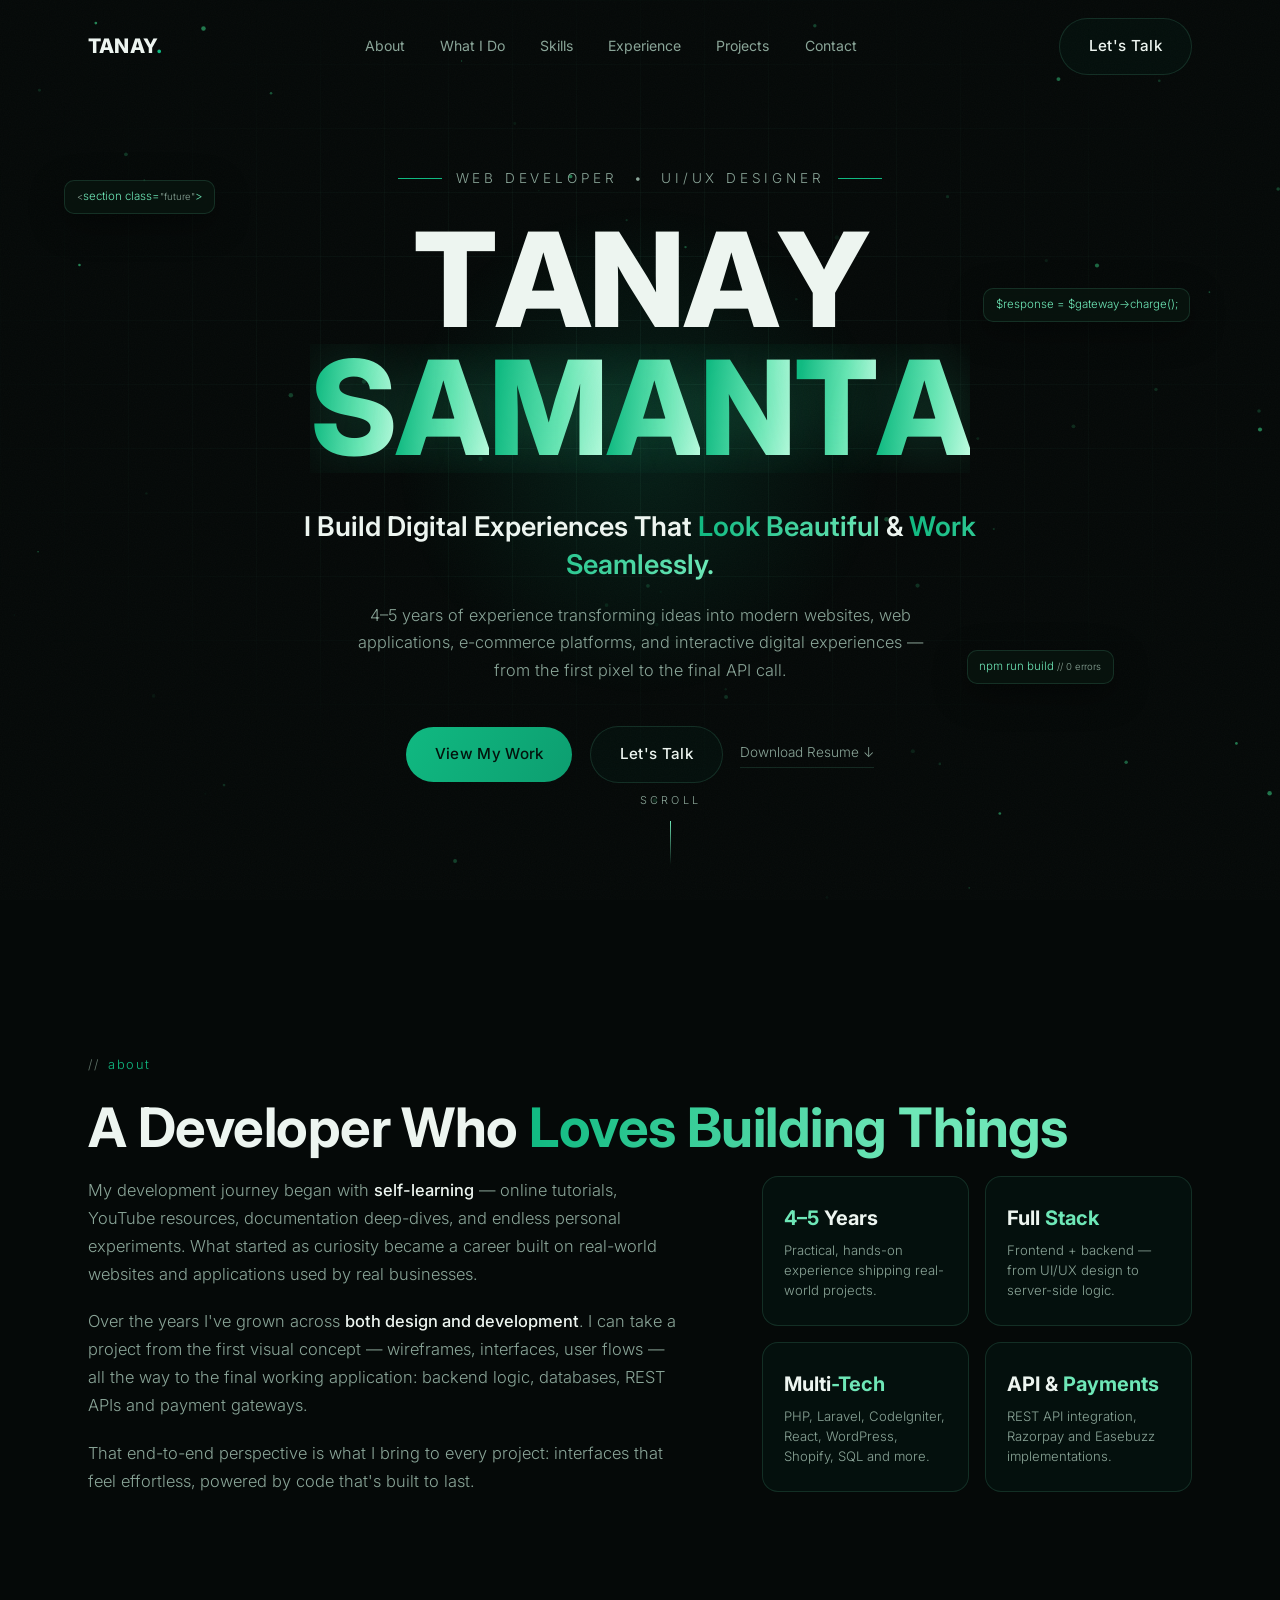
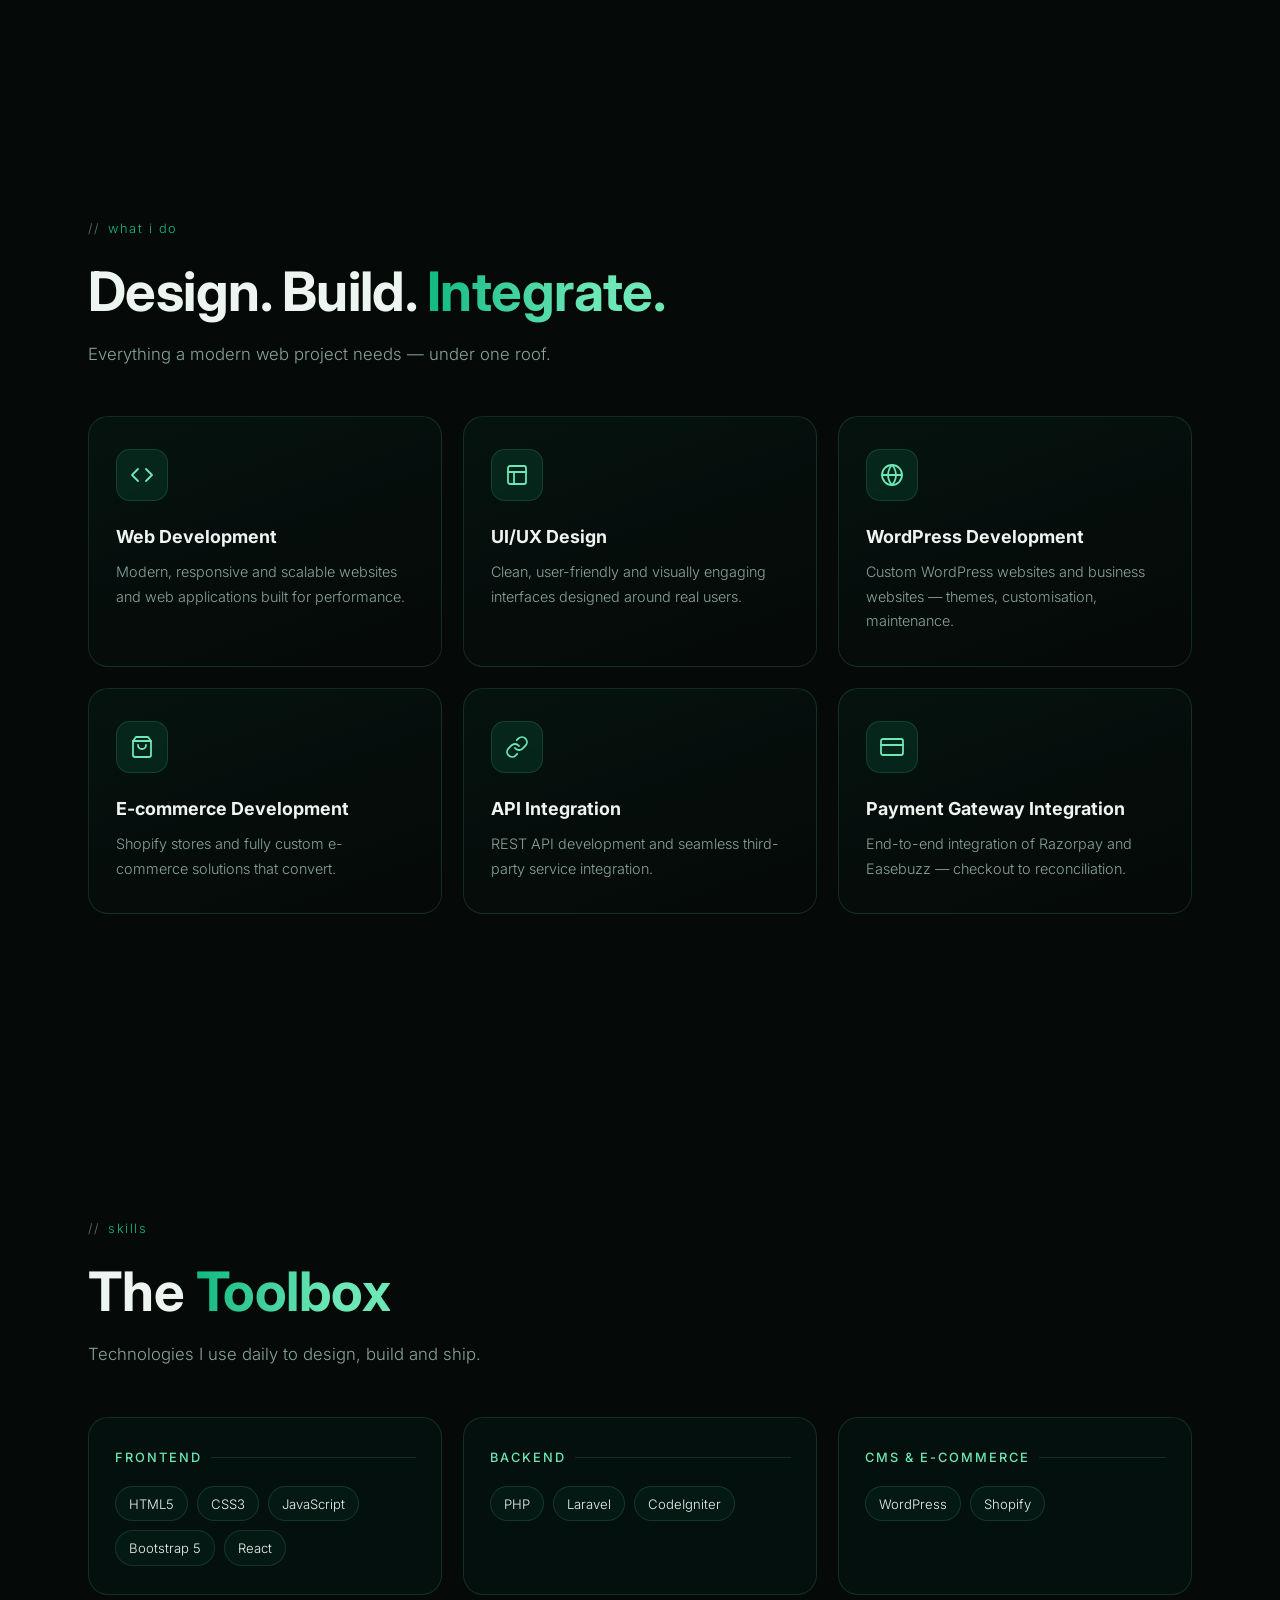
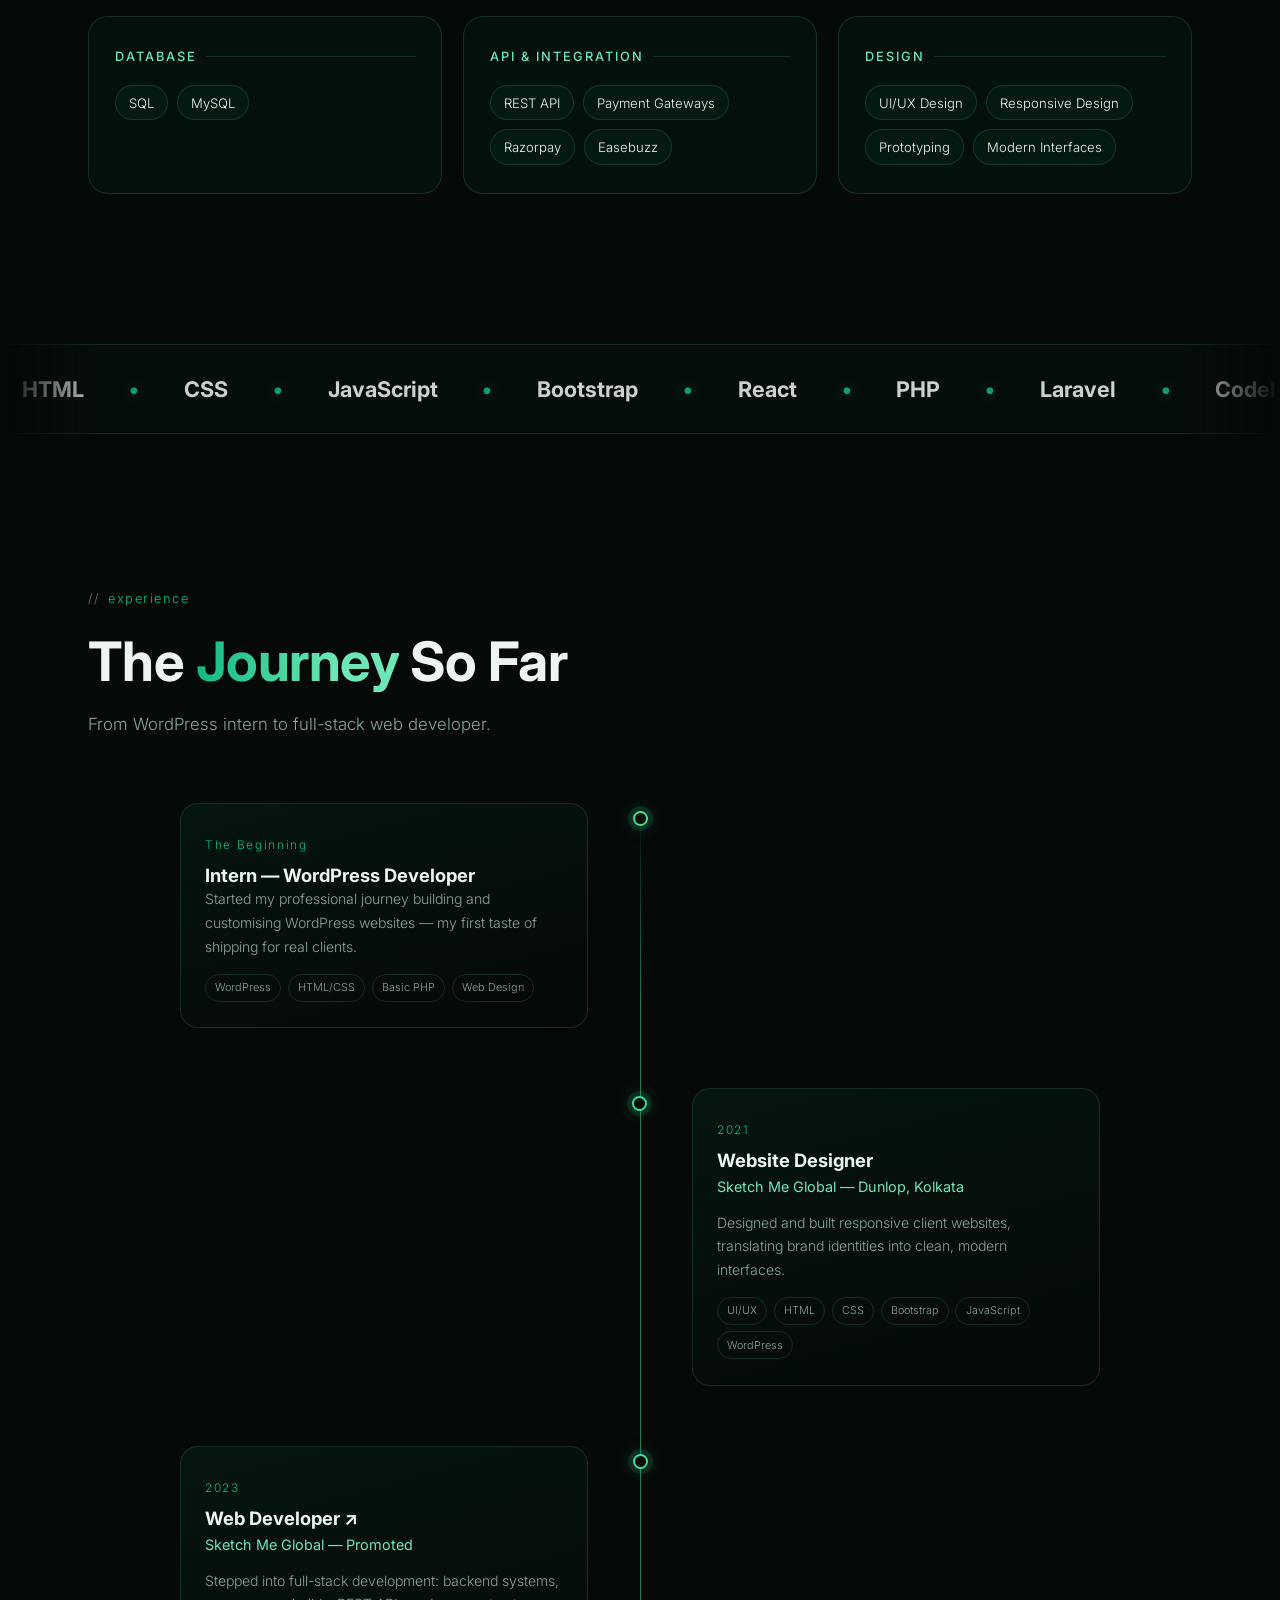
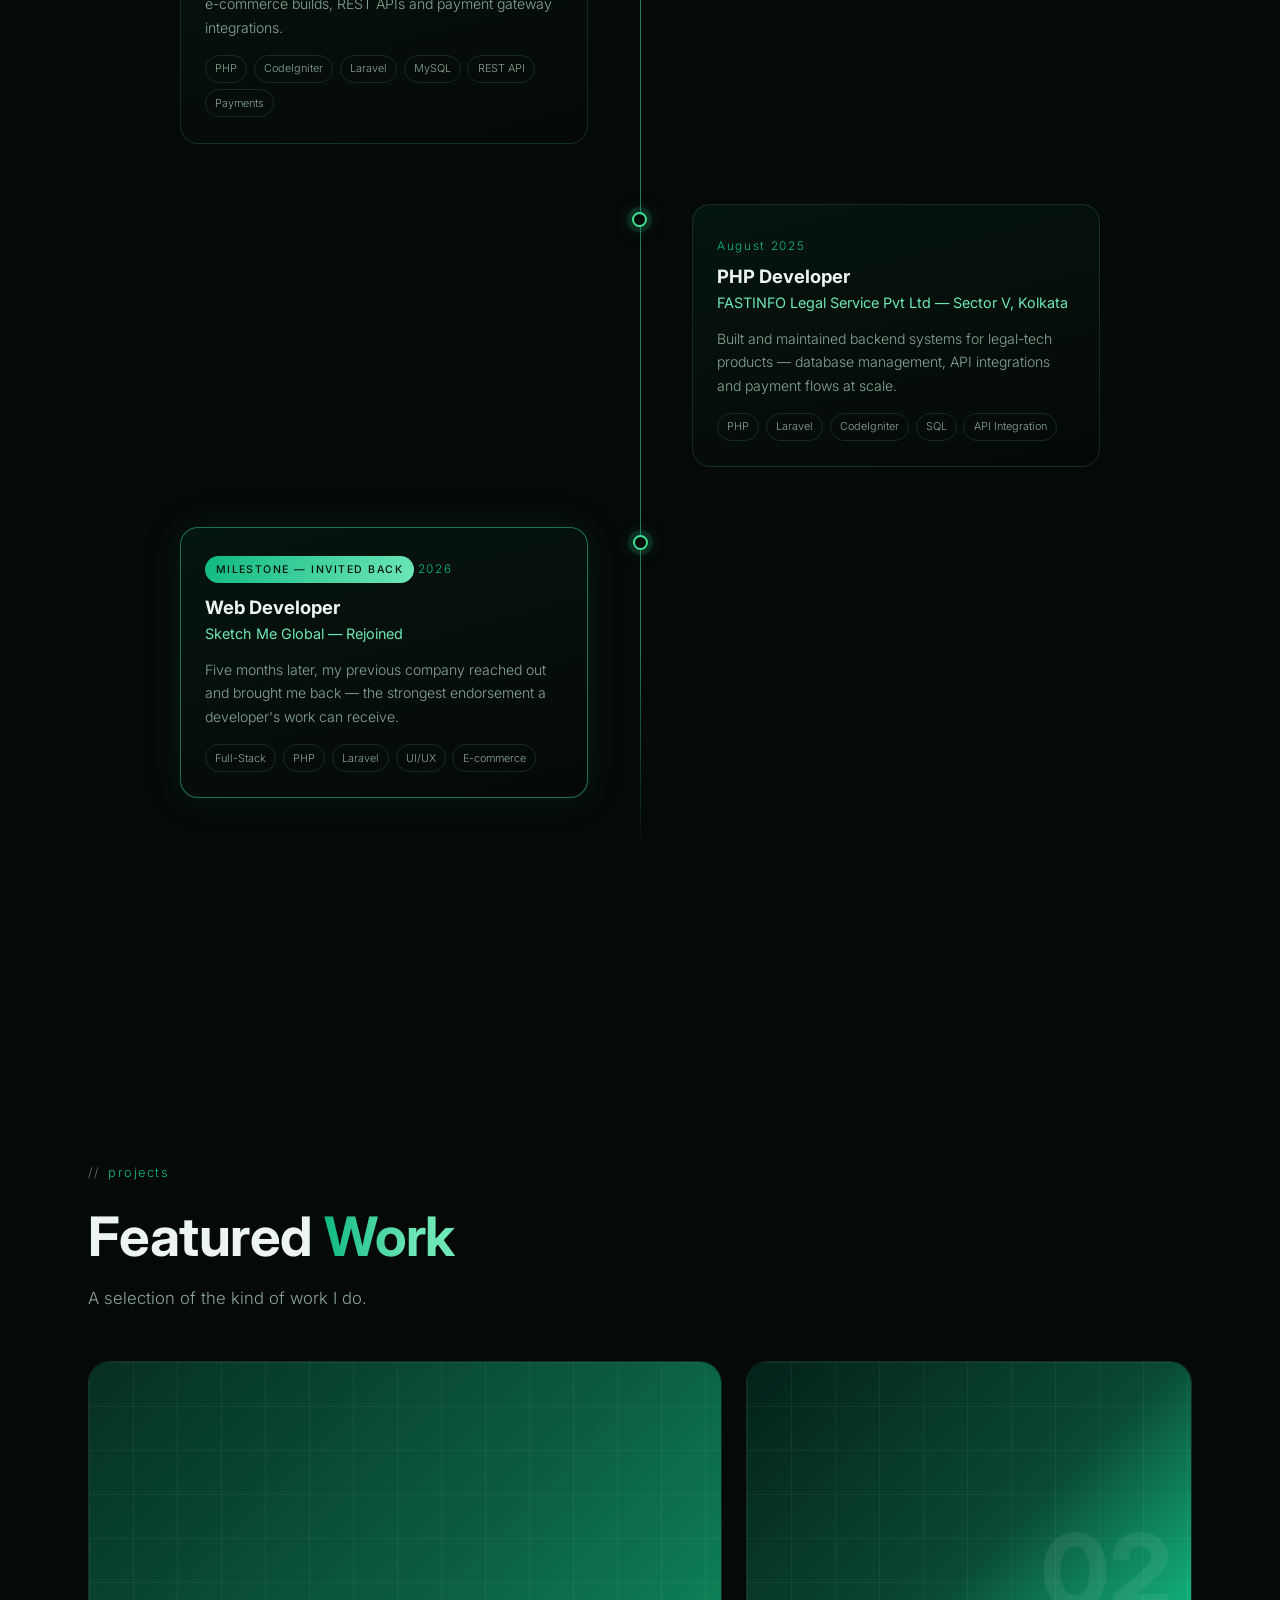
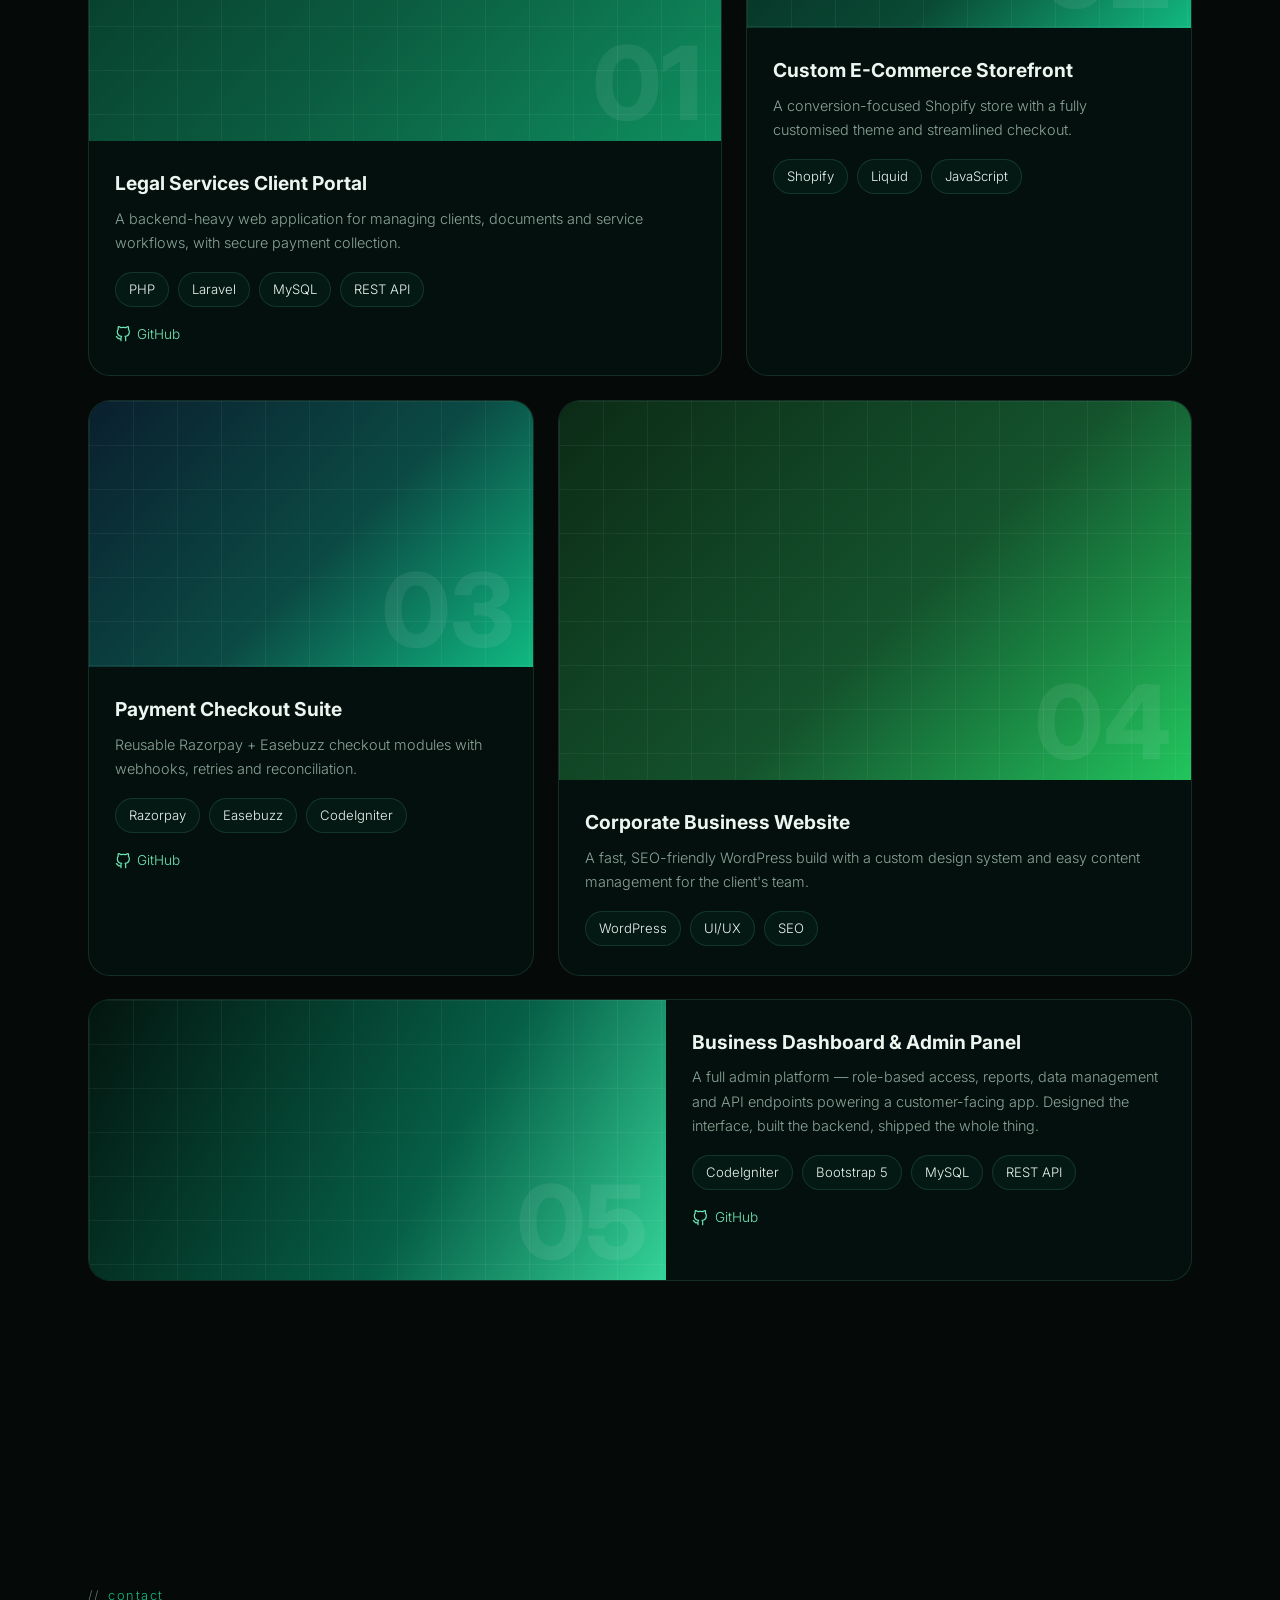
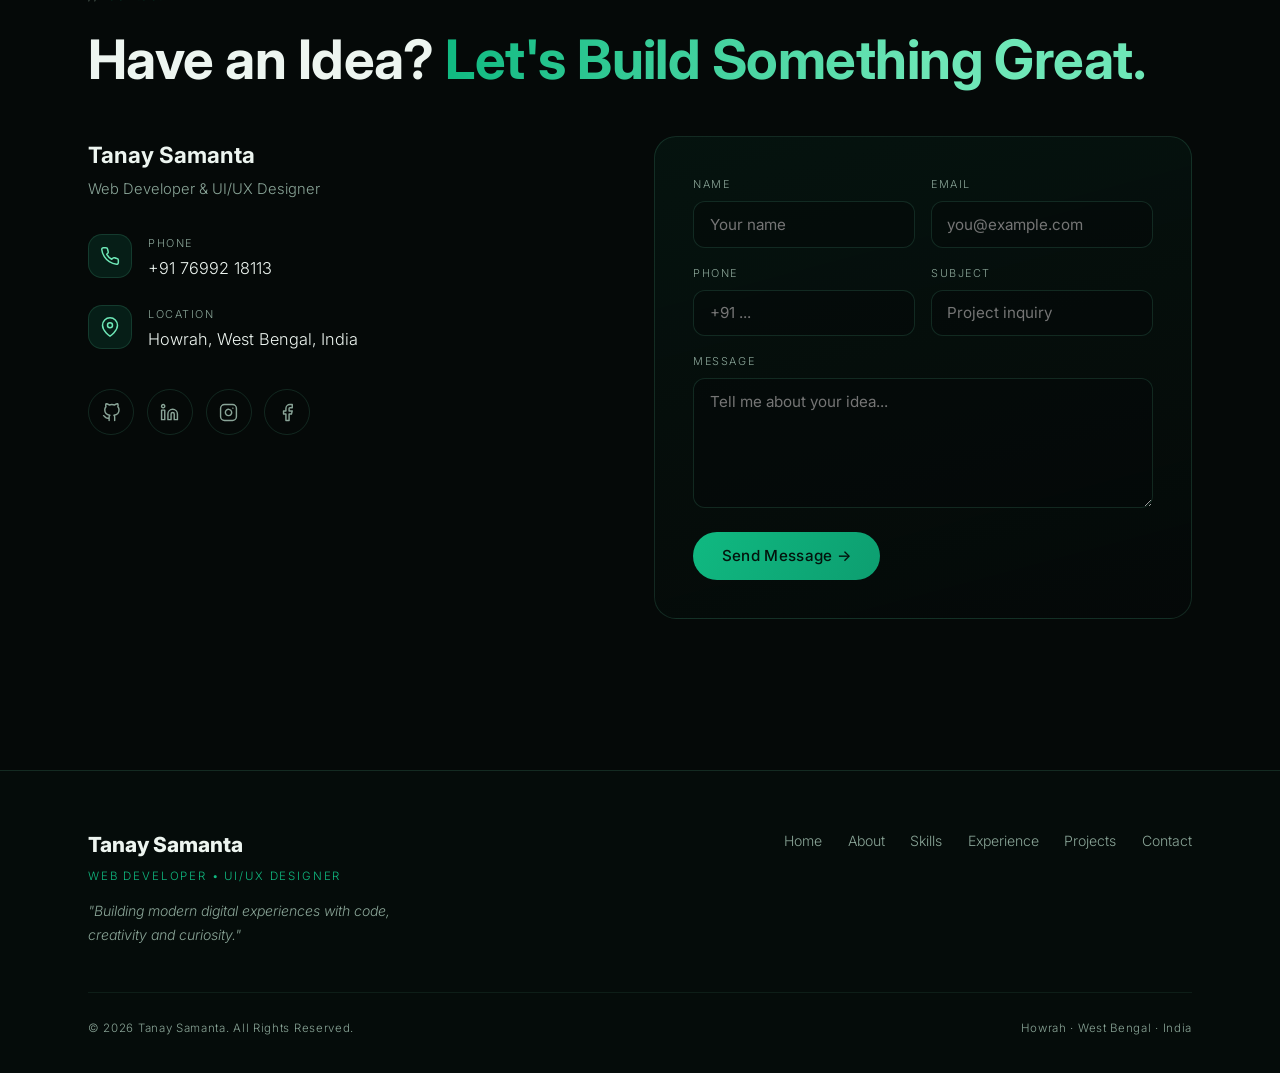
==== commit 6d318336: "first commit" ====
--- a/index.html
+++ b/index.html
@@ -1,4 +1,4 @@
-<!DOCTYPE html>
+﻿<!DOCTYPE html>
 <html lang="en">
 <head>
 <meta charset="UTF-8">
@@ -10,504 +10,8 @@
 <meta property="og:type" content="website">
 <link rel="preconnect" href="https://fonts.googleapis.com">
 <link rel="preconnect" href="https://fonts.gstatic.com" crossorigin>
-<link href="https://fonts.googleapis.com/css2?family=Syne:wght@600;700;800&family=Space+Grotesk:wght@300;400;500;600&family=JetBrains+Mono:wght@400;500&display=swap" rel="stylesheet">
-<style>
-/* ============================================================
-   TANAY SAMANTA — PORTFOLIO
-   Palette : void #050908 · moss #0a1a12 · emerald #10b981
-             mint #6ee7b7 · bone #edf5f0 · sage #8aa598
-   Type    : Syne (display) · Space Grotesk (body) · JetBrains Mono (code)
-   ============================================================ */
-:root{
-  --void:#050908;
-  --moss:#0a1a12;
-  --emerald:#10b981;
-  --mint:#6ee7b7;
-  --neon:#3ce08f;
-  --bone:#edf5f0;
-  --sage:#8aa598;
-  --glow:rgba(52,211,153,.35);
-  --surface:rgba(16,185,129,.045);
-  --line:rgba(110,231,183,.14);
-  --fd:'Syne',sans-serif;
-  --fb:'Space Grotesk',sans-serif;
-  --fm:'JetBrains Mono',monospace;
-  --ease:cubic-bezier(.22,.68,.24,1);
-}
-*{margin:0;padding:0;box-sizing:border-box}
-html{scroll-behavior:smooth;scroll-padding-top:96px}
-body{
-  background:var(--void);
-  color:var(--bone);
-  font-family:var(--fb);
-  font-weight:300;
-  line-height:1.7;
-  overflow-x:hidden;
-  -webkit-font-smoothing:antialiased;
-}
-::selection{background:var(--emerald);color:var(--void)}
-a{color:inherit;text-decoration:none}
-img{max-width:100%;display:block}
-button{font-family:inherit;background:none;border:none;color:inherit}
-
-/* ---------- custom cursor ---------- */
-@media (pointer:fine){
-  html.cursor-on, html.cursor-on a, html.cursor-on button,
-  html.cursor-on input, html.cursor-on textarea, html.cursor-on select{cursor:none}
-}
-.cursor-dot,.cursor-ring{
-  position:fixed;top:0;left:0;border-radius:50%;
-  pointer-events:none;z-index:9999;transform:translate(-50%,-50%);
-  opacity:0;
-}
-.cursor-dot{width:7px;height:7px;background:var(--neon);box-shadow:0 0 14px var(--glow)}
-.cursor-ring{
-  width:38px;height:38px;border:1px solid rgba(110,231,183,.45);
-  transition:width .3s var(--ease),height .3s var(--ease),
-             background .3s var(--ease),border-color .3s var(--ease);
-}
-.cursor-ring.is-active{width:70px;height:70px;background:rgba(52,211,153,.07);border-color:var(--mint)}
-@media (pointer:coarse){.cursor-dot,.cursor-ring,.glow-follow{display:none}}
-
-/* ---------- atmosphere ---------- */
-.noise{
-  position:fixed;inset:0;z-index:3;pointer-events:none;opacity:.045;
-  background-image:url("data:image/svg+xml,%3Csvg xmlns='http://www.w3.org/2000/svg' width='140' height='140'%3E%3Cfilter id='n'%3E%3CfeTurbulence type='fractalNoise' baseFrequency='0.85' numOctaves='2'/%3E%3C/filter%3E%3Crect width='140' height='140' filter='url(%23n)' opacity='0.6'/%3E%3C/svg%3E");
-}
-.glow-follow{
-  position:fixed;top:0;left:0;width:560px;height:560px;border-radius:50%;
-  background:radial-gradient(circle,rgba(16,185,129,.13),transparent 62%);
-  pointer-events:none;z-index:1;transform:translate(-50%,-50%);
-}
-.scroll-progress{
-  position:fixed;top:0;left:0;height:2px;width:0;z-index:300;
-  background:linear-gradient(90deg,var(--emerald),var(--mint));
-  box-shadow:0 0 12px var(--glow);
-}
-
-/* ---------- loader ---------- */
-.loader{
-  position:fixed;inset:0;z-index:10000;background:var(--void);
-  display:flex;align-items:center;justify-content:center;
-  transition:opacity .7s var(--ease),visibility .7s;
-}
-.loader.done{opacity:0;visibility:hidden}
-.loader span{
-  font-family:var(--fm);font-size:.85rem;letter-spacing:.4em;color:var(--sage);
-  animation:loaderPulse 1.4s ease-in-out infinite;
-}
-.loader span b{color:var(--mint);font-weight:500}
-@keyframes loaderPulse{0%,100%{opacity:.4}50%{opacity:1}}
-
-/* ---------- shared ---------- */
-.wrap{max-width:1200px;margin:0 auto;padding:0 clamp(20px,4vw,48px)}
-section{position:relative;z-index:5;padding:clamp(90px,12vw,150px) 0}
-.eyebrow{
-  font-family:var(--fm);font-size:.8rem;letter-spacing:.12em;
-  color:var(--emerald);display:inline-flex;align-items:center;gap:.7em;margin-bottom:1.4rem;
-}
-.eyebrow::before{content:"//";color:var(--sage);opacity:.7}
-.sec-title{
-  font-family:var(--fd);font-weight:700;line-height:1.08;letter-spacing:-.01em;
-  font-size:clamp(2rem,4.6vw,3.4rem);margin-bottom:1.2rem;
-}
-.sec-title .grad{
-  background:linear-gradient(92deg,var(--emerald),var(--mint) 70%);
-  -webkit-background-clip:text;background-clip:text;color:transparent;
-}
-.sec-intro{color:var(--sage);max-width:620px;font-size:1.05rem}
-
-/* reveal-on-scroll */
-.reveal{
-  opacity:0;transform:translateY(46px);
-  transition:opacity 1s var(--ease),transform 1s var(--ease),filter 1s var(--ease);
-  transition-delay:var(--rd,0s);will-change:opacity,transform;
-}
-.reveal[data-fx="blur"]{filter:blur(12px)}
-.reveal[data-fx="left"]{transform:translateX(-46px)}
-.reveal[data-fx="right"]{transform:translateX(46px)}
-.reveal[data-fx="scale"]{transform:scale(.93) translateY(24px)}
-.reveal.in{opacity:1;transform:none;filter:none}
-
-/* buttons */
-.btn{
-  display:inline-flex;align-items:center;gap:.6em;
-  font-family:var(--fb);font-weight:500;font-size:.95rem;letter-spacing:.02em;
-  padding:.95em 1.9em;border-radius:100px;position:relative;
-  transition:transform .35s var(--ease),box-shadow .35s var(--ease),
-             background .35s var(--ease),border-color .35s var(--ease),color .35s var(--ease);
-  will-change:transform;
-}
-.btn-solid{
-  background:linear-gradient(120deg,var(--emerald),#0d9e70);
-  color:#03130c;box-shadow:0 0 0 rgba(52,211,153,0);
-}
-.btn-solid:hover{box-shadow:0 8px 40px rgba(16,185,129,.45)}
-.btn-ghost{border:1px solid var(--line);color:var(--bone);background:rgba(16,185,129,.04)}
-.btn-ghost:hover{border-color:var(--mint);background:rgba(16,185,129,.1)}
-.link-underline{
-  font-family:var(--fm);font-size:.85rem;color:var(--sage);
-  border-bottom:1px solid var(--line);padding-bottom:3px;
-  transition:color .3s,border-color .3s;
-}
-.link-underline:hover{color:var(--mint);border-color:var(--mint)}
-
-/* ---------- nav ---------- */
-.nav{
-  position:fixed;top:0;left:0;right:0;z-index:200;
-  transition:background .4s,backdrop-filter .4s,border-color .4s;
-  border-bottom:1px solid transparent;
-}
-.nav.scrolled{background:rgba(5,9,8,.72);backdrop-filter:blur(16px);border-color:var(--line)}
-.nav-inner{
-  max-width:1200px;margin:0 auto;padding:1.1rem clamp(20px,4vw,48px);
-  display:flex;align-items:center;justify-content:space-between;
-}
-.logo{font-family:var(--fd);font-weight:800;font-size:1.25rem;letter-spacing:.01em}
-.logo em{font-style:normal;color:var(--emerald)}
-.nav-links{display:flex;gap:2.2rem;list-style:none}
-.nav-links a{
-  font-size:.88rem;font-weight:400;color:var(--sage);position:relative;
-  transition:color .3s;
-}
-.nav-links a::after{
-  content:"";position:absolute;left:0;bottom:-6px;height:1px;width:0;
-  background:var(--mint);transition:width .35s var(--ease);
-}
-.nav-links a:hover{color:var(--bone)}
-.nav-links a:hover::after{width:100%}
-.nav-cta{display:inline-block}
-.burger{display:none;flex-direction:column;gap:5px;padding:8px;z-index:400}
-.burger span{width:24px;height:2px;background:var(--bone);transition:.35s var(--ease)}
-.mobile-menu{
-  position:fixed;inset:0;z-index:300;background:rgba(5,9,8,.97);backdrop-filter:blur(20px);
-  display:flex;flex-direction:column;align-items:center;justify-content:center;gap:2rem;
-  opacity:0;visibility:hidden;transition:opacity .45s var(--ease),visibility .45s;
-}
-.mobile-menu.open{opacity:1;visibility:visible}
-.mobile-menu a{font-family:var(--fd);font-weight:700;font-size:1.8rem}
-.mobile-menu a:hover{color:var(--mint)}
-@media(max-width:880px){
-  .nav-links,.nav-cta{display:none}
-  .burger{display:flex}
-  .burger.open span:nth-child(1){transform:translateY(7px) rotate(45deg)}
-  .burger.open span:nth-child(2){opacity:0}
-  .burger.open span:nth-child(3){transform:translateY(-7px) rotate(-45deg)}
-}
-
-/* ---------- hero ---------- */
-.hero{
-  min-height:100svh;display:flex;align-items:center;
-  padding:140px 0 90px;overflow:hidden;
-}
-.hero-bg-grid{
-  position:absolute;inset:0;z-index:0;
-  background-image:
-    linear-gradient(rgba(110,231,183,.05) 1px,transparent 1px),
-    linear-gradient(90deg,rgba(110,231,183,.05) 1px,transparent 1px);
-  background-size:64px 64px;
-  -webkit-mask-image:radial-gradient(ellipse 75% 65% at 50% 42%,#000 20%,transparent 78%);
-          mask-image:radial-gradient(ellipse 75% 65% at 50% 42%,#000 20%,transparent 78%);
-}
-#particles{position:absolute;inset:0;z-index:0;pointer-events:none}
-.hero-inner{position:relative;z-index:5;width:100%}
-.hero-eyebrow{
-  font-family:var(--fm);font-size:.85rem;letter-spacing:.28em;color:var(--sage);
-  display:flex;align-items:center;gap:1em;margin-bottom:1.6rem;
-}
-.hero-eyebrow::before{content:"";width:44px;height:1px;background:var(--emerald)}
-.hero-name{
-  font-family:var(--fd);font-weight:800;letter-spacing:-.02em;line-height:.98;
-  font-size:clamp(3rem,10.5vw,8.2rem);text-transform:uppercase;
-}
-.hero-name .row{display:block;overflow:hidden;white-space:nowrap}
-.hero-name span{display:inline-block;transform:translateY(110%);animation:charUp .9s var(--ease) forwards;animation-delay:var(--d)}
-.hero-name .row:nth-child(2) span{
-  background:linear-gradient(95deg,var(--emerald) 10%,var(--mint) 60%,#c8ffe6);
-  -webkit-background-clip:text;background-clip:text;color:transparent;
-  text-shadow:0 0 60px rgba(52,211,153,.25);
-}
-@keyframes charUp{to{transform:translateY(0)}}
-.hero-headline{
-  font-family:var(--fd);font-weight:600;font-size:clamp(1.15rem,2.4vw,1.7rem);
-  line-height:1.4;margin:2.2rem 0 1.1rem;max-width:720px;
-  opacity:0;animation:fadeUp 1s var(--ease) .9s forwards;
-}
-.hero-headline .grad{
-  background:linear-gradient(92deg,var(--emerald),var(--mint));
-  -webkit-background-clip:text;background-clip:text;color:transparent;
-}
-.hero-sub{
-  color:var(--sage);max-width:600px;font-size:1.02rem;
-  opacity:0;animation:fadeUp 1s var(--ease) 1.05s forwards;
-}
-.hero-actions{
-  display:flex;flex-wrap:wrap;align-items:center;gap:1.1rem;margin-top:2.6rem;
-  opacity:0;animation:fadeUp 1s var(--ease) 1.2s forwards;
-}
-@keyframes fadeUp{from{opacity:0;transform:translateY(28px)}to{opacity:1;transform:none}}
-.float-chip{
-  position:absolute;z-index:2;padding:.55em 1em;border-radius:10px;
-  background:rgba(10,26,18,.55);border:1px solid var(--line);backdrop-filter:blur(8px);
-  font-family:var(--fm);font-size:.72rem;color:var(--mint);
-  animation:floatY 7s ease-in-out infinite;animation-delay:var(--fd2,0s);
-  box-shadow:0 10px 34px rgba(0,0,0,.4);
-}
-.float-chip small{color:var(--sage)}
-@keyframes floatY{0%,100%{transform:translateY(0) rotate(-1deg)}50%{transform:translateY(-16px) rotate(1deg)}}
-@media(max-width:880px){.float-chip{display:none}}
-.scroll-hint{
-  position:absolute;bottom:2.2rem;left:50%;transform:translateX(-50%);z-index:5;
-  font-family:var(--fm);font-size:.68rem;letter-spacing:.3em;color:var(--sage);
-  display:flex;flex-direction:column;align-items:center;gap:.7rem;
-  opacity:0;animation:fadeUp 1s var(--ease) 1.6s forwards;
-}
-.scroll-hint::after{
-  content:"";width:1px;height:44px;
-  background:linear-gradient(180deg,var(--mint),transparent);
-  animation:hintDrop 1.8s ease-in-out infinite;transform-origin:top;
-}
-@keyframes hintDrop{0%{transform:scaleY(0)}55%{transform:scaleY(1)}100%{transform:scaleY(1);opacity:0}}
-
-/* ---------- about ---------- */
-.about-grid{display:grid;grid-template-columns:1.25fr .9fr;gap:clamp(2.5rem,6vw,5.5rem);align-items:start}
-.about-copy p{color:var(--sage);margin-bottom:1.2rem;font-size:1.03rem}
-.about-copy p b{color:var(--bone);font-weight:500}
-.about-highlights{display:grid;grid-template-columns:1fr 1fr;gap:1rem}
-.hl-card{
-  border:1px solid var(--line);border-radius:16px;padding:1.5rem 1.3rem;
-  background:var(--surface);transition:border-color .35s,transform .35s var(--ease),box-shadow .35s;
-}
-.hl-card:hover{border-color:rgba(110,231,183,.4);transform:translateY(-4px);box-shadow:0 18px 50px rgba(0,0,0,.35)}
-.hl-card h3{font-family:var(--fd);font-weight:700;font-size:1.25rem;margin-bottom:.3rem}
-.hl-card h3 span{color:var(--mint)}
-.hl-card p{font-size:.82rem;color:var(--sage);line-height:1.55}
-@media(max-width:880px){.about-grid{grid-template-columns:1fr}}
-@media(max-width:480px){.about-highlights{grid-template-columns:1fr}}
-
-/* ---------- services ---------- */
-.services-grid{display:grid;grid-template-columns:repeat(3,1fr);gap:1.3rem;margin-top:3rem}
-.svc-card{
-  position:relative;border:1px solid var(--line);border-radius:20px;
-  background:linear-gradient(160deg,rgba(16,185,129,.06),rgba(5,9,8,.2));
-  padding:2rem 1.7rem;overflow:hidden;
-  transition:transform .4s var(--ease),border-color .4s,box-shadow .4s;
-}
-.svc-card::before{
-  content:"";position:absolute;inset:0;opacity:0;transition:opacity .45s;
-  background:radial-gradient(340px circle at var(--mx,50%) var(--my,0%),rgba(52,211,153,.14),transparent 70%);
-}
-.svc-card:hover{transform:translateY(-6px);border-color:rgba(110,231,183,.4);box-shadow:0 22px 60px rgba(0,0,0,.4)}
-.svc-card:hover::before{opacity:1}
-.svc-icon{
-  width:52px;height:52px;border-radius:14px;display:grid;place-items:center;
-  background:rgba(16,185,129,.12);border:1px solid var(--line);margin-bottom:1.3rem;
-  color:var(--mint);transition:transform .4s var(--ease),box-shadow .4s;
-}
-.svc-card:hover .svc-icon{transform:rotate(-6deg) scale(1.07);box-shadow:0 0 26px rgba(52,211,153,.35)}
-.svc-icon svg{width:24px;height:24px}
-.svc-card h3{font-family:var(--fd);font-weight:700;font-size:1.12rem;margin-bottom:.5rem}
-.svc-card p{color:var(--sage);font-size:.9rem}
-@media(max-width:980px){.services-grid{grid-template-columns:1fr 1fr}}
-@media(max-width:600px){.services-grid{grid-template-columns:1fr}}
-
-/* ---------- skills ---------- */
-.skills-grid{display:grid;grid-template-columns:repeat(3,1fr);gap:1.3rem;margin-top:3rem}
-.skill-card{
-  border:1px solid var(--line);border-radius:20px;padding:1.8rem 1.6rem;
-  background:var(--surface);transition:border-color .35s,transform .35s var(--ease);
-}
-.skill-card:hover{border-color:rgba(110,231,183,.4);transform:translateY(-4px)}
-.skill-card h3{
-  font-family:var(--fm);font-weight:500;font-size:.8rem;letter-spacing:.16em;
-  text-transform:uppercase;color:var(--mint);margin-bottom:1.1rem;
-  display:flex;align-items:center;gap:.7em;
-}
-.skill-card h3::after{content:"";flex:1;height:1px;background:var(--line)}
-.chips{display:flex;flex-wrap:wrap;gap:.55rem}
-.chips span{
-  font-size:.82rem;padding:.42em 1em;border-radius:100px;
-  border:1px solid var(--line);color:var(--bone);background:rgba(16,185,129,.05);
-  transition:background .3s,border-color .3s,color .3s,transform .3s var(--ease);
-}
-.chips span:hover{background:var(--emerald);border-color:var(--emerald);color:#03130c;transform:translateY(-2px)}
-@media(max-width:980px){.skills-grid{grid-template-columns:1fr 1fr}}
-@media(max-width:600px){.skills-grid{grid-template-columns:1fr}}
-
-/* ---------- marquee ---------- */
-.marquee{
-  border-top:1px solid var(--line);border-bottom:1px solid var(--line);
-  padding:1.6rem 0;overflow:hidden;position:relative;z-index:5;
-  background:rgba(10,26,18,.28);
-  -webkit-mask-image:linear-gradient(90deg,transparent,#000 8%,#000 92%,transparent);
-          mask-image:linear-gradient(90deg,transparent,#000 8%,#000 92%,transparent);
-}
-.marquee-track{display:flex;width:max-content;animation:marquee 34s linear infinite}
-.marquee:hover .marquee-track{animation-play-state:paused}
-.marquee-track span{
-  font-family:var(--fd);font-weight:700;font-size:1.35rem;white-space:nowrap;
-  padding:0 1.4rem;color:var(--bone);opacity:.85;
-}
-.marquee-track span::after{content:"•";color:var(--emerald);margin-left:2.8rem;text-shadow:0 0 14px var(--glow)}
-@keyframes marquee{to{transform:translateX(-50%)}}
-
-/* ---------- experience timeline ---------- */
-.timeline{position:relative;max-width:920px;margin:4rem auto 0}
-.timeline::before{
-  content:"";position:absolute;left:50%;top:0;bottom:0;width:1px;
-  background:linear-gradient(180deg,transparent,rgba(52,211,153,.55) 12%,rgba(52,211,153,.55) 88%,transparent);
-}
-.tl-item{position:relative;width:50%;padding:0 52px 60px 0}
-.tl-item:nth-child(even){margin-left:50%;padding:0 0 60px 52px}
-.tl-dot{
-  position:absolute;top:8px;right:-8px;width:15px;height:15px;border-radius:50%;
-  background:var(--void);border:2px solid var(--neon);
-  box-shadow:0 0 0 5px rgba(52,211,153,.12),0 0 18px var(--glow);
-}
-.tl-item:nth-child(even) .tl-dot{right:auto;left:-8px}
-.tl-card{
-  border:1px solid var(--line);border-radius:18px;padding:1.6rem 1.5rem;
-  background:linear-gradient(165deg,rgba(16,185,129,.07),rgba(5,9,8,.25));
-  transition:border-color .35s,transform .35s var(--ease),box-shadow .35s;
-}
-.tl-card:hover{border-color:rgba(110,231,183,.45);transform:translateY(-4px);box-shadow:0 20px 55px rgba(0,0,0,.4)}
-.tl-period{
-  font-family:var(--fm);font-size:.74rem;letter-spacing:.14em;color:var(--emerald);
-  display:inline-block;margin-bottom:.55rem;
-}
-.tl-card h3{font-family:var(--fd);font-weight:700;font-size:1.15rem;line-height:1.3}
-.tl-card h4{font-weight:400;font-size:.9rem;color:var(--mint);margin:.15rem 0 .7rem}
-.tl-card p{color:var(--sage);font-size:.88rem;margin-bottom:.9rem}
-.tl-tags{display:flex;flex-wrap:wrap;gap:.4rem}
-.tl-tags span{
-  font-family:var(--fm);font-size:.68rem;padding:.35em .85em;border-radius:100px;
-  border:1px solid var(--line);color:var(--sage);
-}
-.tl-card.milestone{border-color:rgba(52,211,153,.5);box-shadow:0 0 40px rgba(16,185,129,.12)}
-.tl-badge{
-  font-family:var(--fm);font-size:.66rem;letter-spacing:.14em;text-transform:uppercase;
-  color:#03130c;background:linear-gradient(120deg,var(--emerald),var(--mint));
-  padding:.4em 1em;border-radius:100px;display:inline-block;margin-bottom:.8rem;font-weight:500;
-}
-@media(max-width:820px){
-  .timeline::before{left:10px}
-  .tl-item,.tl-item:nth-child(even){width:100%;margin-left:0;padding:0 0 48px 44px}
-  .tl-dot,.tl-item:nth-child(even) .tl-dot{left:3px;right:auto}
-}
-
-/* ---------- projects ---------- */
-.projects-grid{display:grid;grid-template-columns:repeat(12,1fr);gap:1.5rem;margin-top:3rem}
-.project{grid-column:span 7;border:1px solid var(--line);border-radius:22px;overflow:hidden;background:var(--surface);transition:border-color .4s,transform .4s var(--ease),box-shadow .4s}
-.project.small{grid-column:span 5}
-.project.wide{grid-column:span 12;display:grid;grid-template-columns:1.1fr 1fr}
-.project:hover{border-color:rgba(110,231,183,.45);transform:translateY(-6px);box-shadow:0 26px 70px rgba(0,0,0,.45)}
-.p-thumb{position:relative;aspect-ratio:16/9.6;overflow:hidden}
-.project.wide .p-thumb{aspect-ratio:auto;min-height:280px}
-.p-art{
-  position:absolute;inset:0;transition:transform .7s var(--ease);
-  background-size:cover;
-}
-.project:hover .p-art{transform:scale(1.06)}
-.p-art::after{
-  content:"";position:absolute;inset:0;
-  background-image:
-    linear-gradient(rgba(255,255,255,.05) 1px,transparent 1px),
-    linear-gradient(90deg,rgba(255,255,255,.05) 1px,transparent 1px);
-  background-size:44px 44px;
-}
-.p-num{
-  position:absolute;right:1.2rem;bottom:.4rem;font-family:var(--fd);font-weight:800;
-  font-size:clamp(4rem,8vw,6.5rem);color:rgba(237,245,240,.08);line-height:1;user-select:none;
-}
-.p-overlay{
-  position:absolute;inset:0;display:flex;align-items:center;justify-content:center;
-  background:rgba(5,9,8,.55);backdrop-filter:blur(3px);
-  opacity:0;transition:opacity .45s var(--ease);
-}
-.project:hover .p-overlay{opacity:1}
-.p-overlay .btn{font-size:.85rem;padding:.8em 1.6em}
-.p-body{padding:1.6rem 1.6rem 1.8rem}
-.p-body h3{font-family:var(--fd);font-weight:700;font-size:1.2rem;margin-bottom:.45rem}
-.p-body p{color:var(--sage);font-size:.9rem;margin-bottom:1rem}
-.p-links{display:flex;align-items:center;gap:1.2rem;margin-top:1rem}
-.p-links a{display:inline-flex;align-items:center;gap:.5em;font-size:.85rem;color:var(--mint);transition:color .3s}
-.p-links a:hover{color:var(--bone)}
-.p-links svg{width:16px;height:16px}
-@media(max-width:880px){
-  .project,.project.small{grid-column:span 12}
-  .project.wide{grid-template-columns:1fr}
-}
-
-/* ---------- contact ---------- */
-.contact-grid{display:grid;grid-template-columns:1fr 1.1fr;gap:clamp(2.5rem,6vw,5rem);margin-top:3rem}
-.contact-info h3{font-family:var(--fd);font-weight:700;font-size:1.4rem;margin-bottom:.2rem}
-.contact-info .role{color:var(--sage);font-size:.92rem;margin-bottom:2rem}
-.c-row{display:flex;align-items:flex-start;gap:1rem;margin-bottom:1.4rem}
-.c-row .svc-icon{width:44px;height:44px;margin:0;flex:none}
-.c-row .svc-icon svg{width:20px;height:20px}
-.c-row small{display:block;font-family:var(--fm);font-size:.68rem;letter-spacing:.14em;color:var(--sage);text-transform:uppercase;margin-bottom:.15rem}
-.c-row a,.c-row span.val{font-size:1.02rem;color:var(--bone);transition:color .3s}
-.c-row a:hover{color:var(--mint)}
-.socials{display:flex;gap:.8rem;margin-top:2.2rem}
-.socials a{
-  width:46px;height:46px;border-radius:50%;display:grid;place-items:center;
-  border:1px solid var(--line);color:var(--sage);
-  transition:color .3s,border-color .3s,transform .3s var(--ease),box-shadow .3s;
-}
-.socials a:hover{color:#03130c;background:var(--emerald);border-color:var(--emerald);transform:translateY(-4px);box-shadow:0 10px 30px rgba(16,185,129,.35)}
-.socials svg{width:19px;height:19px}
-.contact-form{
-  border:1px solid var(--line);border-radius:22px;padding:clamp(1.6rem,3vw,2.4rem);
-  background:linear-gradient(165deg,rgba(16,185,129,.06),rgba(5,9,8,.25));
-}
-.form-row{display:grid;grid-template-columns:1fr 1fr;gap:1rem}
-.field{margin-bottom:1rem}
-.field label{
-  display:block;font-family:var(--fm);font-size:.68rem;letter-spacing:.14em;
-  text-transform:uppercase;color:var(--sage);margin-bottom:.45rem;
-}
-.field input,.field textarea{
-  width:100%;background:rgba(5,9,8,.5);border:1px solid var(--line);border-radius:12px;
-  padding:.85em 1em;color:var(--bone);font-family:var(--fb);font-size:.95rem;
-  transition:border-color .3s,box-shadow .3s;
-}
-.field textarea{min-height:130px;resize:vertical}
-.field input:focus,.field textarea:focus{
-  outline:none;border-color:var(--emerald);box-shadow:0 0 0 3px rgba(16,185,129,.15);
-}
-.form-note{font-size:.85rem;color:var(--mint);margin-top:1rem;display:none}
-.form-note.show{display:block}
-@media(max-width:880px){.contact-grid{grid-template-columns:1fr}}
-@media(max-width:520px){.form-row{grid-template-columns:1fr}}
-
-/* ---------- footer ---------- */
-footer{
-  position:relative;z-index:5;border-top:1px solid var(--line);
-  padding:3.5rem 0 2.2rem;background:rgba(10,26,18,.25);
-}
-.foot-grid{display:flex;flex-wrap:wrap;justify-content:space-between;gap:2rem;align-items:flex-start}
-.foot-brand h3{font-family:var(--fd);font-weight:800;font-size:1.3rem}
-.foot-brand .role{font-family:var(--fm);font-size:.72rem;letter-spacing:.16em;color:var(--emerald);margin:.3rem 0 .8rem}
-.foot-brand blockquote{color:var(--sage);font-size:.88rem;max-width:340px;font-style:italic}
-.foot-nav{display:flex;flex-wrap:wrap;gap:1.6rem;list-style:none}
-.foot-nav a{font-size:.88rem;color:var(--sage);transition:color .3s}
-.foot-nav a:hover{color:var(--mint)}
-.copyright{
-  margin-top:2.8rem;padding-top:1.6rem;border-top:1px solid rgba(110,231,183,.08);
-  font-family:var(--fm);font-size:.72rem;color:var(--sage);letter-spacing:.06em;
-  display:flex;flex-wrap:wrap;gap:1rem;justify-content:space-between;
-}
-
-/* ---------- accessibility & motion ---------- */
-:focus-visible{outline:2px solid var(--mint);outline-offset:3px;border-radius:4px}
-@media (prefers-reduced-motion:reduce){
-  *,*::before,*::after{animation-duration:.01ms !important;animation-iteration-count:1 !important;transition-duration:.01ms !important;scroll-behavior:auto !important}
-  .reveal{opacity:1;transform:none;filter:none}
-  .hero-name span{transform:none}
-  .hero-headline,.hero-sub,.hero-actions,.scroll-hint{opacity:1}
-  .cursor-dot,.cursor-ring,.glow-follow,#particles{display:none}
-}
-</style>
+<link href="https://fonts.googleapis.com/css2?family=Inter:wght@300;400;500;600;700;800&display=swap" rel="stylesheet">
+<link rel="stylesheet" href="style.css">
 </head>
 <body>
 
@@ -866,175 +370,6 @@
   </div>
 </footer>
 
-<script>
-(function(){
-  "use strict";
-  var reduced = window.matchMedia("(prefers-reduced-motion: reduce)").matches;
-  var finePointer = window.matchMedia("(pointer: fine)").matches;
-
-  /* ---------- loader ---------- */
-  window.addEventListener("load", function(){
-    setTimeout(function(){ document.getElementById("loader").classList.add("done"); }, 350);
-  });
-  // Fallback in case load fires late (e.g. blocked fonts)
-  setTimeout(function(){ document.getElementById("loader").classList.add("done"); }, 2500);
-
-  /* ---------- custom cursor + mouse glow ---------- */
-  if (finePointer && !reduced) {
-    document.documentElement.classList.add("cursor-on");
-    var dot = document.getElementById("cursorDot"),
-        ring = document.getElementById("cursorRing"),
-        glow = document.getElementById("glowFollow");
-    var mx = innerWidth/2, my = innerHeight/2, rx = mx, ry = my, gx = mx, gy = my;
-    var shown = false;
-    document.addEventListener("mousemove", function(e){
-      mx = e.clientX; my = e.clientY;
-      if(!shown){ dot.style.opacity = ring.style.opacity = "1"; shown = true; }
-    }, {passive:true});
-    (function loop(){
-      rx += (mx-rx)*0.18; ry += (my-ry)*0.18;
-      gx += (mx-gx)*0.06; gy += (my-gy)*0.06;
-      dot.style.transform  = "translate(" + (mx-3.5) + "px," + (my-3.5) + "px)";
-      ring.style.transform = "translate(" + rx + "px," + ry + "px) translate(-50%,-50%)";
-      glow.style.transform = "translate(" + gx + "px," + gy + "px) translate(-50%,-50%)";
-      requestAnimationFrame(loop);
-    })();
-    document.querySelectorAll("[data-hover], a, button, input, textarea").forEach(function(el){
-      el.addEventListener("mouseenter", function(){ ring.classList.add("is-active"); });
-      el.addEventListener("mouseleave", function(){ ring.classList.remove("is-active"); });
-    });
-  }
-
-  /* ---------- magnetic buttons ---------- */
-  if (finePointer && !reduced) {
-    document.querySelectorAll(".magnetic").forEach(function(btn){
-      btn.addEventListener("mousemove", function(e){
-        var r = btn.getBoundingClientRect();
-        var x = e.clientX - r.left - r.width/2;
-        var y = e.clientY - r.top - r.height/2;
-        btn.style.transform = "translate(" + x*0.22 + "px," + y*0.22 + "px)";
-      });
-      btn.addEventListener("mouseleave", function(){ btn.style.transform = ""; });
-    });
-  }
-
-  /* ---------- hero name character animation ---------- */
-  if (!reduced) {
-    var delay = 0;
-    document.querySelectorAll(".hero-name .row").forEach(function(row){
-      var text = row.textContent;
-      row.textContent = "";
-      text.split("").forEach(function(ch){
-        var s = document.createElement("span");
-        s.textContent = ch === " " ? "\u00A0" : ch;
-        s.style.setProperty("--d", (0.15 + delay*0.045) + "s");
-        row.appendChild(s);
-        delay++;
-      });
-    });
-  }
-
-  /* ---------- particles ---------- */
-  var canvas = document.getElementById("particles");
-  if (canvas && !reduced) {
-    var ctx = canvas.getContext("2d"), ps = [], W, H;
-    function sizeCanvas(){
-      var hero = canvas.parentElement;
-      W = canvas.width = hero.offsetWidth;
-      H = canvas.height = hero.offsetHeight;
-    }
-    function seed(){
-      ps = [];
-      var count = W < 768 ? 26 : 64;
-      for (var i = 0; i < count; i++){
-        ps.push({
-          x: Math.random()*W, y: Math.random()*H,
-          r: 0.6 + Math.random()*1.7,
-          vy: 0.12 + Math.random()*0.3,
-          vx: (Math.random()-0.5)*0.14,
-          a: 0.15 + Math.random()*0.5,
-          tw: Math.random()*Math.PI*2
-        });
-      }
-    }
-    sizeCanvas(); seed();
-    window.addEventListener("resize", function(){ sizeCanvas(); seed(); }, {passive:true});
-    (function draw(){
-      ctx.clearRect(0,0,W,H);
-      for (var i = 0; i < ps.length; i++){
-        var p = ps[i];
-        p.y -= p.vy; p.x += p.vx; p.tw += 0.02;
-        if (p.y < -6){ p.y = H + 6; p.x = Math.random()*W; }
-        var alpha = p.a * (0.6 + 0.4*Math.sin(p.tw));
-        ctx.beginPath();
-        ctx.arc(p.x, p.y, p.r, 0, Math.PI*2);
-        ctx.fillStyle = "rgba(61,224,143," + alpha.toFixed(3) + ")";
-        ctx.fill();
-      }
-      requestAnimationFrame(draw);
-    })();
-  }
-
-  /* ---------- reveal on scroll ---------- */
-  var io = new IntersectionObserver(function(entries){
-    entries.forEach(function(en){
-      if (en.isIntersecting){ en.target.classList.add("in"); io.unobserve(en.target); }
-    });
-  }, {threshold:0.12, rootMargin:"0px 0px -40px 0px"});
-  document.querySelectorAll(".reveal").forEach(function(el){ io.observe(el); });
-
-  /* ---------- service card spotlight follows cursor ---------- */
-  if (finePointer) {
-    document.querySelectorAll(".svc-card").forEach(function(card){
-      card.addEventListener("mousemove", function(e){
-        var r = card.getBoundingClientRect();
-        card.style.setProperty("--mx", ((e.clientX - r.left)/r.width*100) + "%");
-        card.style.setProperty("--my", ((e.clientY - r.top)/r.height*100) + "%");
-      });
-    });
-  }
-
-  /* ---------- marquee: duplicate track for seamless loop ---------- */
-  var track = document.getElementById("marqueeTrack");
-  if (track) track.innerHTML += track.innerHTML;
-
-  /* ---------- nav state + scroll progress ---------- */
-  var nav = document.getElementById("nav"), bar = document.getElementById("scrollProgress");
-  function onScroll(){
-    var y = window.scrollY;
-    nav.classList.toggle("scrolled", y > 40);
-    var max = document.documentElement.scrollHeight - innerHeight;
-    bar.style.width = (max > 0 ? (y/max*100) : 0) + "%";
-  }
-  window.addEventListener("scroll", onScroll, {passive:true});
-  onScroll();
-
-  /* ---------- mobile menu ---------- */
-  var burger = document.getElementById("burger"), menu = document.getElementById("mobileMenu");
-  burger.addEventListener("click", function(){
-    var open = menu.classList.toggle("open");
-    burger.classList.toggle("open", open);
-    burger.setAttribute("aria-expanded", open);
-    document.body.style.overflow = open ? "hidden" : "";
-  });
-  menu.querySelectorAll("a").forEach(function(a){
-    a.addEventListener("click", function(){
-      menu.classList.remove("open");
-      burger.classList.remove("open");
-      burger.setAttribute("aria-expanded", "false");
-      document.body.style.overflow = "";
-    });
-  });
-
-  /* ---------- contact form (demo handler — wire to your backend) ---------- */
-  var form = document.getElementById("contactForm");
-  form.addEventListener("submit", function(e){
-    e.preventDefault();
-    if (!form.checkValidity()){ form.reportValidity(); return; }
-    document.getElementById("formNote").classList.add("show");
-    form.reset();
-  });
-})();
-</script>
+<script src="index.js"></script>
 </body>
 </html>
--- a/style.css
+++ b/style.css
@@ -0,0 +1,495 @@
+/* ============================================================
+   TANAY SAMANTA — PORTFOLIO
+   Palette : void #050908 · moss #0a1a12 · emerald #10b981
+             mint #6ee7b7 · bone #edf5f0 · sage #8aa598
+   Type    : Inter (display, body & code — one clean sans-serif)
+   ============================================================ */
+:root{
+  --void:#050908;
+  --moss:#0a1a12;
+  --emerald:#10b981;
+  --mint:#6ee7b7;
+  --neon:#3ce08f;
+  --bone:#edf5f0;
+  --sage:#8aa598;
+  --glow:rgba(52,211,153,.35);
+  --surface:rgba(16,185,129,.045);
+  --line:rgba(110,231,183,.14);
+  --fd:'Inter',sans-serif;
+  --fb:'Inter',sans-serif;
+  --fm:'Inter',sans-serif;
+  --ease:cubic-bezier(.22,.68,.24,1);
+}
+*{margin:0;padding:0;box-sizing:border-box}
+html{scroll-behavior:smooth;scroll-padding-top:96px}
+body{
+  background:var(--void);
+  color:var(--bone);
+  font-family:var(--fb);
+  font-weight:300;
+  line-height:1.7;
+  overflow-x:hidden;
+  -webkit-font-smoothing:antialiased;
+}
+::selection{background:var(--emerald);color:var(--void)}
+a{color:inherit;text-decoration:none}
+img{max-width:100%;display:block}
+button{font-family:inherit;background:none;border:none;color:inherit}
+
+/* ---------- custom cursor ---------- */
+@media (pointer:fine){
+  html.cursor-on, html.cursor-on a, html.cursor-on button,
+  html.cursor-on input, html.cursor-on textarea, html.cursor-on select{cursor:none}
+}
+.cursor-dot,.cursor-ring{
+  position:fixed;top:0;left:0;border-radius:50%;
+  pointer-events:none;z-index:9999;transform:translate(-50%,-50%);
+  opacity:0;
+}
+.cursor-dot{width:7px;height:7px;background:var(--neon);box-shadow:0 0 14px var(--glow)}
+.cursor-ring{
+  width:38px;height:38px;border:1px solid rgba(110,231,183,.45);
+  transition:width .3s var(--ease),height .3s var(--ease),
+             background .3s var(--ease),border-color .3s var(--ease);
+}
+.cursor-ring.is-active{width:70px;height:70px;background:rgba(52,211,153,.07);border-color:var(--mint)}
+@media (pointer:coarse){.cursor-dot,.cursor-ring,.glow-follow{display:none}}
+
+/* ---------- atmosphere ---------- */
+.noise{
+  position:fixed;inset:0;z-index:3;pointer-events:none;opacity:.045;
+  background-image:url("data:image/svg+xml,%3Csvg xmlns='http://www.w3.org/2000/svg' width='140' height='140'%3E%3Cfilter id='n'%3E%3CfeTurbulence type='fractalNoise' baseFrequency='0.85' numOctaves='2'/%3E%3C/filter%3E%3Crect width='140' height='140' filter='url(%23n)' opacity='0.6'/%3E%3C/svg%3E");
+}
+.glow-follow{
+  position:fixed;top:0;left:0;width:560px;height:560px;border-radius:50%;
+  background:radial-gradient(circle,rgba(16,185,129,.13),transparent 62%);
+  pointer-events:none;z-index:1;transform:translate(-50%,-50%);
+}
+.scroll-progress{
+  position:fixed;top:0;left:0;height:2px;width:0;z-index:300;
+  background:linear-gradient(90deg,var(--emerald),var(--mint));
+  box-shadow:0 0 12px var(--glow);
+}
+
+/* ---------- loader ---------- */
+.loader{
+  position:fixed;inset:0;z-index:10000;background:var(--void);
+  display:flex;align-items:center;justify-content:center;
+  transition:opacity .7s var(--ease),visibility .7s;
+}
+.loader.done{opacity:0;visibility:hidden}
+.loader span{
+  font-family:var(--fm);font-size:.85rem;letter-spacing:.4em;color:var(--sage);
+  animation:loaderPulse 1.4s ease-in-out infinite;
+}
+.loader span b{color:var(--mint);font-weight:500}
+@keyframes loaderPulse{0%,100%{opacity:.4}50%{opacity:1}}
+
+/* ---------- shared ---------- */
+.wrap{max-width:1200px;margin:0 auto;padding:0 clamp(20px,4vw,48px)}
+section{position:relative;z-index:5;padding:clamp(90px,12vw,150px) 0}
+.eyebrow{
+  font-family:var(--fm);font-size:.8rem;letter-spacing:.12em;
+  color:var(--emerald);display:inline-flex;align-items:center;gap:.7em;margin-bottom:1.4rem;
+}
+.eyebrow::before{content:"//";color:var(--sage);opacity:.7}
+.sec-title{
+  font-family:var(--fd);font-weight:700;line-height:1.08;letter-spacing:-.01em;
+  font-size:clamp(2rem,4.6vw,3.4rem);margin-bottom:1.2rem;
+}
+.sec-title .grad{
+  background:linear-gradient(92deg,var(--emerald),var(--mint) 70%);
+  -webkit-background-clip:text;background-clip:text;color:transparent;
+}
+.sec-intro{color:var(--sage);max-width:620px;font-size:1.05rem}
+
+/* reveal-on-scroll */
+.reveal{
+  opacity:0;transform:translateY(46px);
+  transition:opacity 1s var(--ease),transform 1s var(--ease),filter 1s var(--ease);
+  transition-delay:var(--rd,0s);will-change:opacity,transform;
+}
+.reveal[data-fx="blur"]{filter:blur(12px)}
+.reveal[data-fx="left"]{transform:translateX(-46px)}
+.reveal[data-fx="right"]{transform:translateX(46px)}
+.reveal[data-fx="scale"]{transform:scale(.93) translateY(24px)}
+.reveal.in{opacity:1;transform:none;filter:none}
+
+/* buttons */
+.btn{
+  display:inline-flex;align-items:center;gap:.6em;
+  font-family:var(--fb);font-weight:500;font-size:.95rem;letter-spacing:.02em;
+  padding:.95em 1.9em;border-radius:100px;position:relative;
+  transition:transform .35s var(--ease),box-shadow .35s var(--ease),
+             background .35s var(--ease),border-color .35s var(--ease),color .35s var(--ease);
+  will-change:transform;
+}
+.btn-solid{
+  background:linear-gradient(120deg,var(--emerald),#0d9e70);
+  color:#03130c;box-shadow:0 0 0 rgba(52,211,153,0);
+}
+.btn-solid:hover{box-shadow:0 8px 40px rgba(16,185,129,.45)}
+.btn-ghost{border:1px solid var(--line);color:var(--bone);background:rgba(16,185,129,.04)}
+.btn-ghost:hover{border-color:var(--mint);background:rgba(16,185,129,.1)}
+.link-underline{
+  font-family:var(--fm);font-size:.85rem;color:var(--sage);
+  border-bottom:1px solid var(--line);padding-bottom:3px;
+  transition:color .3s,border-color .3s;
+}
+.link-underline:hover{color:var(--mint);border-color:var(--mint)}
+
+/* ---------- nav ---------- */
+.nav{
+  position:fixed;top:0;left:0;right:0;z-index:200;
+  transition:background .4s,backdrop-filter .4s,border-color .4s;
+  border-bottom:1px solid transparent;
+}
+.nav.scrolled{background:rgba(5,9,8,.72);backdrop-filter:blur(16px);border-color:var(--line)}
+.nav-inner{
+  max-width:1200px;margin:0 auto;padding:1.1rem clamp(20px,4vw,48px);
+  display:flex;align-items:center;justify-content:space-between;
+}
+.logo{font-family:var(--fd);font-weight:800;font-size:1.25rem;letter-spacing:.01em}
+.logo em{font-style:normal;color:var(--emerald)}
+.nav-links{display:flex;gap:2.2rem;list-style:none}
+.nav-links a{
+  font-size:.88rem;font-weight:400;color:var(--sage);position:relative;
+  transition:color .3s;
+}
+.nav-links a::after{
+  content:"";position:absolute;left:0;bottom:-6px;height:1px;width:0;
+  background:var(--mint);transition:width .35s var(--ease);
+}
+.nav-links a:hover{color:var(--bone)}
+.nav-links a:hover::after{width:100%}
+.nav-cta{display:inline-block}
+.burger{display:none;flex-direction:column;gap:5px;padding:8px;z-index:400}
+.burger span{width:24px;height:2px;background:var(--bone);transition:.35s var(--ease)}
+.mobile-menu{
+  position:fixed;inset:0;z-index:300;background:rgba(5,9,8,.97);backdrop-filter:blur(20px);
+  display:flex;flex-direction:column;align-items:center;justify-content:center;gap:2rem;
+  opacity:0;visibility:hidden;transition:opacity .45s var(--ease),visibility .45s;
+}
+.mobile-menu.open{opacity:1;visibility:visible}
+.mobile-menu a{font-family:var(--fd);font-weight:700;font-size:1.8rem}
+.mobile-menu a:hover{color:var(--mint)}
+@media(max-width:880px){
+  .nav-links,.nav-cta{display:none}
+  .burger{display:flex}
+  .burger.open span:nth-child(1){transform:translateY(7px) rotate(45deg)}
+  .burger.open span:nth-child(2){opacity:0}
+  .burger.open span:nth-child(3){transform:translateY(-7px) rotate(-45deg)}
+}
+
+/* ---------- hero ---------- */
+.hero{
+  min-height:100svh;display:flex;align-items:center;
+  padding:140px 0 90px;overflow:hidden;
+}
+.hero-bg-grid{
+  position:absolute;inset:0;z-index:0;
+  background-image:
+    linear-gradient(rgba(110,231,183,.05) 1px,transparent 1px),
+    linear-gradient(90deg,rgba(110,231,183,.05) 1px,transparent 1px);
+  background-size:64px 64px;
+  -webkit-mask-image:radial-gradient(ellipse 75% 65% at 50% 42%,#000 20%,transparent 78%);
+          mask-image:radial-gradient(ellipse 75% 65% at 50% 42%,#000 20%,transparent 78%);
+}
+#particles{position:absolute;inset:0;z-index:0;pointer-events:none}
+.hero-inner{position:relative;z-index:5;width:100%;text-align:center;display:flex;flex-direction:column;align-items:center}
+.hero-eyebrow{
+  font-family:var(--fm);font-size:.85rem;letter-spacing:.28em;color:var(--sage);
+  display:flex;align-items:center;justify-content:center;gap:1em;margin-bottom:1.6rem;
+}
+.hero-eyebrow::before,.hero-eyebrow::after{content:"";width:44px;height:1px;background:var(--emerald)}
+.hero-name{
+  font-family:var(--fd);font-weight:800;letter-spacing:-.02em;line-height:.98;
+  font-size:clamp(3rem,10.5vw,8.2rem);text-transform:uppercase;
+}
+.hero-name .row{display:block;overflow:hidden;white-space:nowrap}
+.hero-name span{display:inline-block;transform:translateY(110%);animation:charUp .9s var(--ease) forwards;animation-delay:var(--d)}
+.hero-name .row:nth-child(2) span{
+  background:linear-gradient(95deg,var(--emerald) 10%,var(--mint) 60%,#c8ffe6);
+  -webkit-background-clip:text;background-clip:text;color:transparent;
+  text-shadow:0 0 60px rgba(52,211,153,.25);
+}
+@keyframes charUp{to{transform:translateY(0)}}
+.hero-headline{
+  font-family:var(--fd);font-weight:600;font-size:clamp(1.15rem,2.4vw,1.7rem);
+  line-height:1.4;margin:2.2rem 0 1.1rem;max-width:720px;
+  opacity:0;animation:fadeUp 1s var(--ease) .9s forwards;
+}
+.hero-headline .grad{
+  background:linear-gradient(92deg,var(--emerald),var(--mint));
+  -webkit-background-clip:text;background-clip:text;color:transparent;
+}
+.hero-sub{
+  color:var(--sage);max-width:600px;font-size:1.02rem;
+  opacity:0;animation:fadeUp 1s var(--ease) 1.05s forwards;
+}
+.hero-actions{
+  display:flex;flex-wrap:wrap;align-items:center;justify-content:center;gap:1.1rem;margin-top:2.6rem;
+  opacity:0;animation:fadeUp 1s var(--ease) 1.2s forwards;
+}
+@keyframes fadeUp{from{opacity:0;transform:translateY(28px)}to{opacity:1;transform:none}}
+.float-chip{
+  position:absolute;z-index:2;padding:.55em 1em;border-radius:10px;
+  background:rgba(10,26,18,.55);border:1px solid var(--line);backdrop-filter:blur(8px);
+  font-family:var(--fm);font-size:.72rem;color:var(--mint);
+  animation:floatY 7s ease-in-out infinite;animation-delay:var(--fd2,0s);
+  box-shadow:0 10px 34px rgba(0,0,0,.4);
+}
+.float-chip small{color:var(--sage)}
+@keyframes floatY{0%,100%{transform:translateY(0) rotate(-1deg)}50%{transform:translateY(-16px) rotate(1deg)}}
+@media(max-width:880px){.float-chip{display:none}}
+.scroll-hint{
+  position:absolute;bottom:2.2rem;left:50%;transform:translateX(-50%);z-index:5;
+  font-family:var(--fm);font-size:.68rem;letter-spacing:.3em;color:var(--sage);
+  display:flex;flex-direction:column;align-items:center;gap:.7rem;
+  opacity:0;animation:fadeUp 1s var(--ease) 1.6s forwards;
+}
+.scroll-hint::after{
+  content:"";width:1px;height:44px;
+  background:linear-gradient(180deg,var(--mint),transparent);
+  animation:hintDrop 1.8s ease-in-out infinite;transform-origin:top;
+}
+@keyframes hintDrop{0%{transform:scaleY(0)}55%{transform:scaleY(1)}100%{transform:scaleY(1);opacity:0}}
+
+/* ---------- about ---------- */
+.about-grid{display:grid;grid-template-columns:1.25fr .9fr;gap:clamp(2.5rem,6vw,5.5rem);align-items:start}
+.about-copy p{color:var(--sage);margin-bottom:1.2rem;font-size:1.03rem}
+.about-copy p b{color:var(--bone);font-weight:500}
+.about-highlights{display:grid;grid-template-columns:1fr 1fr;gap:1rem}
+.hl-card{
+  border:1px solid var(--line);border-radius:16px;padding:1.5rem 1.3rem;
+  background:var(--surface);transition:border-color .35s,transform .35s var(--ease),box-shadow .35s;
+}
+.hl-card:hover{border-color:rgba(110,231,183,.4);transform:translateY(-4px);box-shadow:0 18px 50px rgba(0,0,0,.35)}
+.hl-card h3{font-family:var(--fd);font-weight:700;font-size:1.25rem;margin-bottom:.3rem}
+.hl-card h3 span{color:var(--mint)}
+.hl-card p{font-size:.82rem;color:var(--sage);line-height:1.55}
+@media(max-width:880px){.about-grid{grid-template-columns:1fr}}
+@media(max-width:480px){.about-highlights{grid-template-columns:1fr}}
+
+/* ---------- services ---------- */
+.services-grid{display:grid;grid-template-columns:repeat(3,1fr);gap:1.3rem;margin-top:3rem}
+.svc-card{
+  position:relative;border:1px solid var(--line);border-radius:20px;
+  background:linear-gradient(160deg,rgba(16,185,129,.06),rgba(5,9,8,.2));
+  padding:2rem 1.7rem;overflow:hidden;
+  transition:transform .4s var(--ease),border-color .4s,box-shadow .4s;
+}
+.svc-card::before{
+  content:"";position:absolute;inset:0;opacity:0;transition:opacity .45s;
+  background:radial-gradient(340px circle at var(--mx,50%) var(--my,0%),rgba(52,211,153,.14),transparent 70%);
+}
+.svc-card:hover{transform:translateY(-6px);border-color:rgba(110,231,183,.4);box-shadow:0 22px 60px rgba(0,0,0,.4)}
+.svc-card:hover::before{opacity:1}
+.svc-icon{
+  width:52px;height:52px;border-radius:14px;display:grid;place-items:center;
+  background:rgba(16,185,129,.12);border:1px solid var(--line);margin-bottom:1.3rem;
+  color:var(--mint);transition:transform .4s var(--ease),box-shadow .4s;
+}
+.svc-card:hover .svc-icon{transform:rotate(-6deg) scale(1.07);box-shadow:0 0 26px rgba(52,211,153,.35)}
+.svc-icon svg{width:24px;height:24px}
+.svc-card h3{font-family:var(--fd);font-weight:700;font-size:1.12rem;margin-bottom:.5rem}
+.svc-card p{color:var(--sage);font-size:.9rem}
+@media(max-width:980px){.services-grid{grid-template-columns:1fr 1fr}}
+@media(max-width:600px){.services-grid{grid-template-columns:1fr}}
+
+/* ---------- skills ---------- */
+.skills-grid{display:grid;grid-template-columns:repeat(3,1fr);gap:1.3rem;margin-top:3rem}
+.skill-card{
+  border:1px solid var(--line);border-radius:20px;padding:1.8rem 1.6rem;
+  background:var(--surface);transition:border-color .35s,transform .35s var(--ease);
+}
+.skill-card:hover{border-color:rgba(110,231,183,.4);transform:translateY(-4px)}
+.skill-card h3{
+  font-family:var(--fm);font-weight:500;font-size:.8rem;letter-spacing:.16em;
+  text-transform:uppercase;color:var(--mint);margin-bottom:1.1rem;
+  display:flex;align-items:center;gap:.7em;
+}
+.skill-card h3::after{content:"";flex:1;height:1px;background:var(--line)}
+.chips{display:flex;flex-wrap:wrap;gap:.55rem}
+.chips span{
+  font-size:.82rem;padding:.42em 1em;border-radius:100px;
+  border:1px solid var(--line);color:var(--bone);background:rgba(16,185,129,.05);
+  transition:background .3s,border-color .3s,color .3s,transform .3s var(--ease);
+}
+.chips span:hover{background:var(--emerald);border-color:var(--emerald);color:#03130c;transform:translateY(-2px)}
+@media(max-width:980px){.skills-grid{grid-template-columns:1fr 1fr}}
+@media(max-width:600px){.skills-grid{grid-template-columns:1fr}}
+
+/* ---------- marquee ---------- */
+.marquee{
+  border-top:1px solid var(--line);border-bottom:1px solid var(--line);
+  padding:1.6rem 0;overflow:hidden;position:relative;z-index:5;
+  background:rgba(10,26,18,.28);
+  -webkit-mask-image:linear-gradient(90deg,transparent,#000 8%,#000 92%,transparent);
+          mask-image:linear-gradient(90deg,transparent,#000 8%,#000 92%,transparent);
+}
+.marquee-track{display:flex;width:max-content;animation:marquee 34s linear infinite}
+.marquee:hover .marquee-track{animation-play-state:paused}
+.marquee-track span{
+  font-family:var(--fd);font-weight:700;font-size:1.35rem;white-space:nowrap;
+  padding:0 1.4rem;color:var(--bone);opacity:.85;
+}
+.marquee-track span::after{content:"•";color:var(--emerald);margin-left:2.8rem;text-shadow:0 0 14px var(--glow)}
+@keyframes marquee{to{transform:translateX(-50%)}}
+
+/* ---------- experience timeline ---------- */
+.timeline{position:relative;max-width:920px;margin:4rem auto 0}
+.timeline::before{
+  content:"";position:absolute;left:50%;top:0;bottom:0;width:1px;
+  background:linear-gradient(180deg,transparent,rgba(52,211,153,.55) 12%,rgba(52,211,153,.55) 88%,transparent);
+}
+.tl-item{position:relative;width:50%;padding:0 52px 60px 0}
+.tl-item:nth-child(even){margin-left:50%;padding:0 0 60px 52px}
+.tl-dot{
+  position:absolute;top:8px;right:-8px;width:15px;height:15px;border-radius:50%;
+  background:var(--void);border:2px solid var(--neon);
+  box-shadow:0 0 0 5px rgba(52,211,153,.12),0 0 18px var(--glow);
+}
+.tl-item:nth-child(even) .tl-dot{right:auto;left:-8px}
+.tl-card{
+  border:1px solid var(--line);border-radius:18px;padding:1.6rem 1.5rem;
+  background:linear-gradient(165deg,rgba(16,185,129,.07),rgba(5,9,8,.25));
+  transition:border-color .35s,transform .35s var(--ease),box-shadow .35s;
+}
+.tl-card:hover{border-color:rgba(110,231,183,.45);transform:translateY(-4px);box-shadow:0 20px 55px rgba(0,0,0,.4)}
+.tl-period{
+  font-family:var(--fm);font-size:.74rem;letter-spacing:.14em;color:var(--emerald);
+  display:inline-block;margin-bottom:.55rem;
+}
+.tl-card h3{font-family:var(--fd);font-weight:700;font-size:1.15rem;line-height:1.3}
+.tl-card h4{font-weight:400;font-size:.9rem;color:var(--mint);margin:.15rem 0 .7rem}
+.tl-card p{color:var(--sage);font-size:.88rem;margin-bottom:.9rem}
+.tl-tags{display:flex;flex-wrap:wrap;gap:.4rem}
+.tl-tags span{
+  font-family:var(--fm);font-size:.68rem;padding:.35em .85em;border-radius:100px;
+  border:1px solid var(--line);color:var(--sage);
+}
+.tl-card.milestone{border-color:rgba(52,211,153,.5);box-shadow:0 0 40px rgba(16,185,129,.12)}
+.tl-badge{
+  font-family:var(--fm);font-size:.66rem;letter-spacing:.14em;text-transform:uppercase;
+  color:#03130c;background:linear-gradient(120deg,var(--emerald),var(--mint));
+  padding:.4em 1em;border-radius:100px;display:inline-block;margin-bottom:.8rem;font-weight:500;
+}
+@media(max-width:820px){
+  .timeline::before{left:10px}
+  .tl-item,.tl-item:nth-child(even){width:100%;margin-left:0;padding:0 0 48px 44px}
+  .tl-dot,.tl-item:nth-child(even) .tl-dot{left:3px;right:auto}
+}
+
+/* ---------- projects ---------- */
+.projects-grid{display:grid;grid-template-columns:repeat(12,1fr);gap:1.5rem;margin-top:3rem}
+.project{grid-column:span 7;border:1px solid var(--line);border-radius:22px;overflow:hidden;background:var(--surface);transition:border-color .4s,transform .4s var(--ease),box-shadow .4s}
+.project.small{grid-column:span 5}
+.project.wide{grid-column:span 12;display:grid;grid-template-columns:1.1fr 1fr}
+.project:hover{border-color:rgba(110,231,183,.45);transform:translateY(-6px);box-shadow:0 26px 70px rgba(0,0,0,.45)}
+.p-thumb{position:relative;aspect-ratio:16/9.6;overflow:hidden}
+.project.wide .p-thumb{aspect-ratio:auto;min-height:280px}
+.p-art{
+  position:absolute;inset:0;transition:transform .7s var(--ease);
+  background-size:cover;
+}
+.project:hover .p-art{transform:scale(1.06)}
+.p-art::after{
+  content:"";position:absolute;inset:0;
+  background-image:
+    linear-gradient(rgba(255,255,255,.05) 1px,transparent 1px),
+    linear-gradient(90deg,rgba(255,255,255,.05) 1px,transparent 1px);
+  background-size:44px 44px;
+}
+.p-num{
+  position:absolute;right:1.2rem;bottom:.4rem;font-family:var(--fd);font-weight:800;
+  font-size:clamp(4rem,8vw,6.5rem);color:rgba(237,245,240,.08);line-height:1;user-select:none;
+}
+.p-overlay{
+  position:absolute;inset:0;display:flex;align-items:center;justify-content:center;
+  background:rgba(5,9,8,.55);backdrop-filter:blur(3px);
+  opacity:0;transition:opacity .45s var(--ease);
+}
+.project:hover .p-overlay{opacity:1}
+.p-overlay .btn{font-size:.85rem;padding:.8em 1.6em}
+.p-body{padding:1.6rem 1.6rem 1.8rem}
+.p-body h3{font-family:var(--fd);font-weight:700;font-size:1.2rem;margin-bottom:.45rem}
+.p-body p{color:var(--sage);font-size:.9rem;margin-bottom:1rem}
+.p-links{display:flex;align-items:center;gap:1.2rem;margin-top:1rem}
+.p-links a{display:inline-flex;align-items:center;gap:.5em;font-size:.85rem;color:var(--mint);transition:color .3s}
+.p-links a:hover{color:var(--bone)}
+.p-links svg{width:16px;height:16px}
+@media(max-width:880px){
+  .project,.project.small{grid-column:span 12}
+  .project.wide{grid-template-columns:1fr}
+}
+
+/* ---------- contact ---------- */
+.contact-grid{display:grid;grid-template-columns:1fr 1.1fr;gap:clamp(2.5rem,6vw,5rem);margin-top:3rem}
+.contact-info h3{font-family:var(--fd);font-weight:700;font-size:1.4rem;margin-bottom:.2rem}
+.contact-info .role{color:var(--sage);font-size:.92rem;margin-bottom:2rem}
+.c-row{display:flex;align-items:flex-start;gap:1rem;margin-bottom:1.4rem}
+.c-row .svc-icon{width:44px;height:44px;margin:0;flex:none}
+.c-row .svc-icon svg{width:20px;height:20px}
+.c-row small{display:block;font-family:var(--fm);font-size:.68rem;letter-spacing:.14em;color:var(--sage);text-transform:uppercase;margin-bottom:.15rem}
+.c-row a,.c-row span.val{font-size:1.02rem;color:var(--bone);transition:color .3s}
+.c-row a:hover{color:var(--mint)}
+.socials{display:flex;gap:.8rem;margin-top:2.2rem}
+.socials a{
+  width:46px;height:46px;border-radius:50%;display:grid;place-items:center;
+  border:1px solid var(--line);color:var(--sage);
+  transition:color .3s,border-color .3s,transform .3s var(--ease),box-shadow .3s;
+}
+.socials a:hover{color:#03130c;background:var(--emerald);border-color:var(--emerald);transform:translateY(-4px);box-shadow:0 10px 30px rgba(16,185,129,.35)}
+.socials svg{width:19px;height:19px}
+.contact-form{
+  border:1px solid var(--line);border-radius:22px;padding:clamp(1.6rem,3vw,2.4rem);
+  background:linear-gradient(165deg,rgba(16,185,129,.06),rgba(5,9,8,.25));
+}
+.form-row{display:grid;grid-template-columns:1fr 1fr;gap:1rem}
+.field{margin-bottom:1rem}
+.field label{
+  display:block;font-family:var(--fm);font-size:.68rem;letter-spacing:.14em;
+  text-transform:uppercase;color:var(--sage);margin-bottom:.45rem;
+}
+.field input,.field textarea{
+  width:100%;background:rgba(5,9,8,.5);border:1px solid var(--line);border-radius:12px;
+  padding:.85em 1em;color:var(--bone);font-family:var(--fb);font-size:.95rem;
+  transition:border-color .3s,box-shadow .3s;
+}
+.field textarea{min-height:130px;resize:vertical}
+.field input:focus,.field textarea:focus{
+  outline:none;border-color:var(--emerald);box-shadow:0 0 0 3px rgba(16,185,129,.15);
+}
+.form-note{font-size:.85rem;color:var(--mint);margin-top:1rem;display:none}
+.form-note.show{display:block}
+@media(max-width:880px){.contact-grid{grid-template-columns:1fr}}
+@media(max-width:520px){.form-row{grid-template-columns:1fr}}
+
+/* ---------- footer ---------- */
+footer{
+  position:relative;z-index:5;border-top:1px solid var(--line);
+  padding:3.5rem 0 2.2rem;background:rgba(10,26,18,.25);
+}
+.foot-grid{display:flex;flex-wrap:wrap;justify-content:space-between;gap:2rem;align-items:flex-start}
+.foot-brand h3{font-family:var(--fd);font-weight:800;font-size:1.3rem}
+.foot-brand .role{font-family:var(--fm);font-size:.72rem;letter-spacing:.16em;color:var(--emerald);margin:.3rem 0 .8rem}
+.foot-brand blockquote{color:var(--sage);font-size:.88rem;max-width:340px;font-style:italic}
+.foot-nav{display:flex;flex-wrap:wrap;gap:1.6rem;list-style:none}
+.foot-nav a{font-size:.88rem;color:var(--sage);transition:color .3s}
+.foot-nav a:hover{color:var(--mint)}
+.copyright{
+  margin-top:2.8rem;padding-top:1.6rem;border-top:1px solid rgba(110,231,183,.08);
+  font-family:var(--fm);font-size:.72rem;color:var(--sage);letter-spacing:.06em;
+  display:flex;flex-wrap:wrap;gap:1rem;justify-content:space-between;
+}
+
+/* ---------- accessibility & motion ---------- */
+:focus-visible{outline:2px solid var(--mint);outline-offset:3px;border-radius:4px}
+@media (prefers-reduced-motion:reduce){
+  *,*::before,*::after{animation-duration:.01ms !important;animation-iteration-count:1 !important;transition-duration:.01ms !important;scroll-behavior:auto !important}
+  .reveal{opacity:1;transform:none;filter:none}
+  .hero-name span{transform:none}
+  .hero-headline,.hero-sub,.hero-actions,.scroll-hint{opacity:1}
+  .cursor-dot,.cursor-ring,.glow-follow,#particles{display:none}
+}
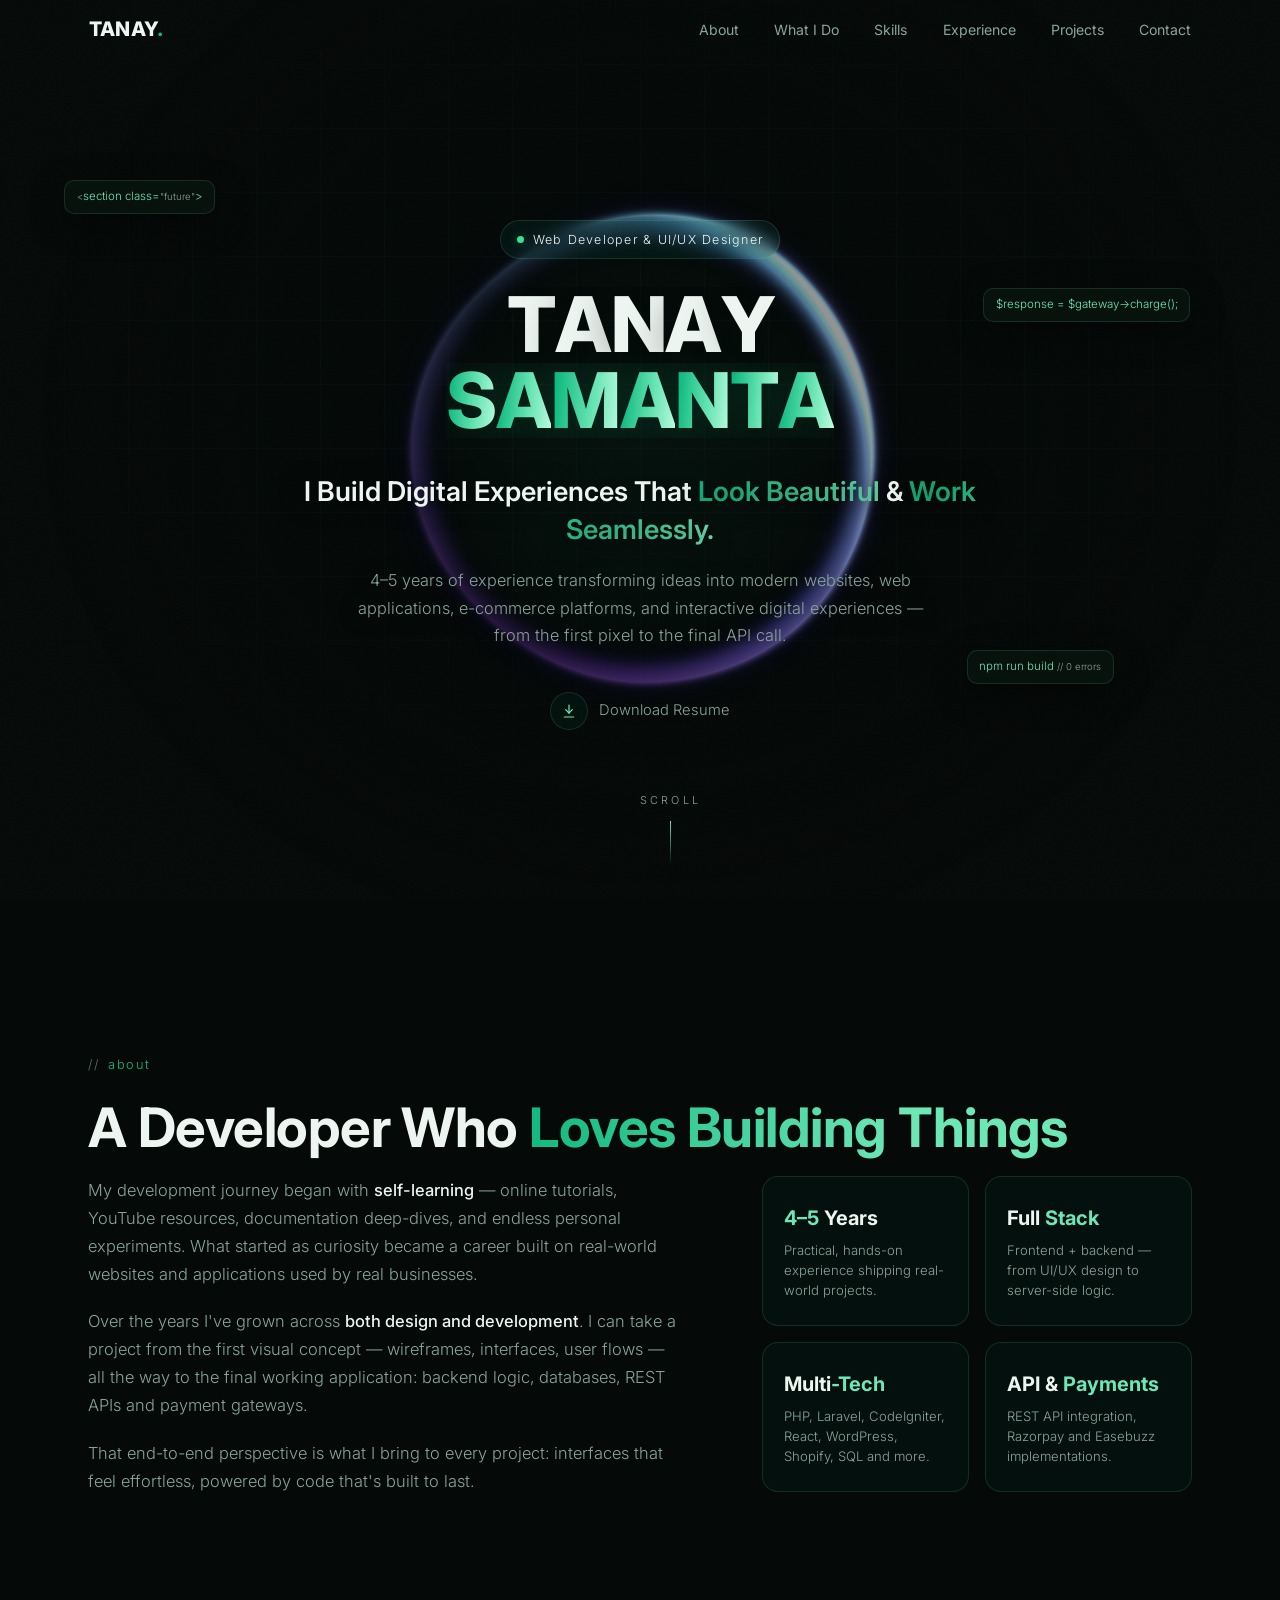
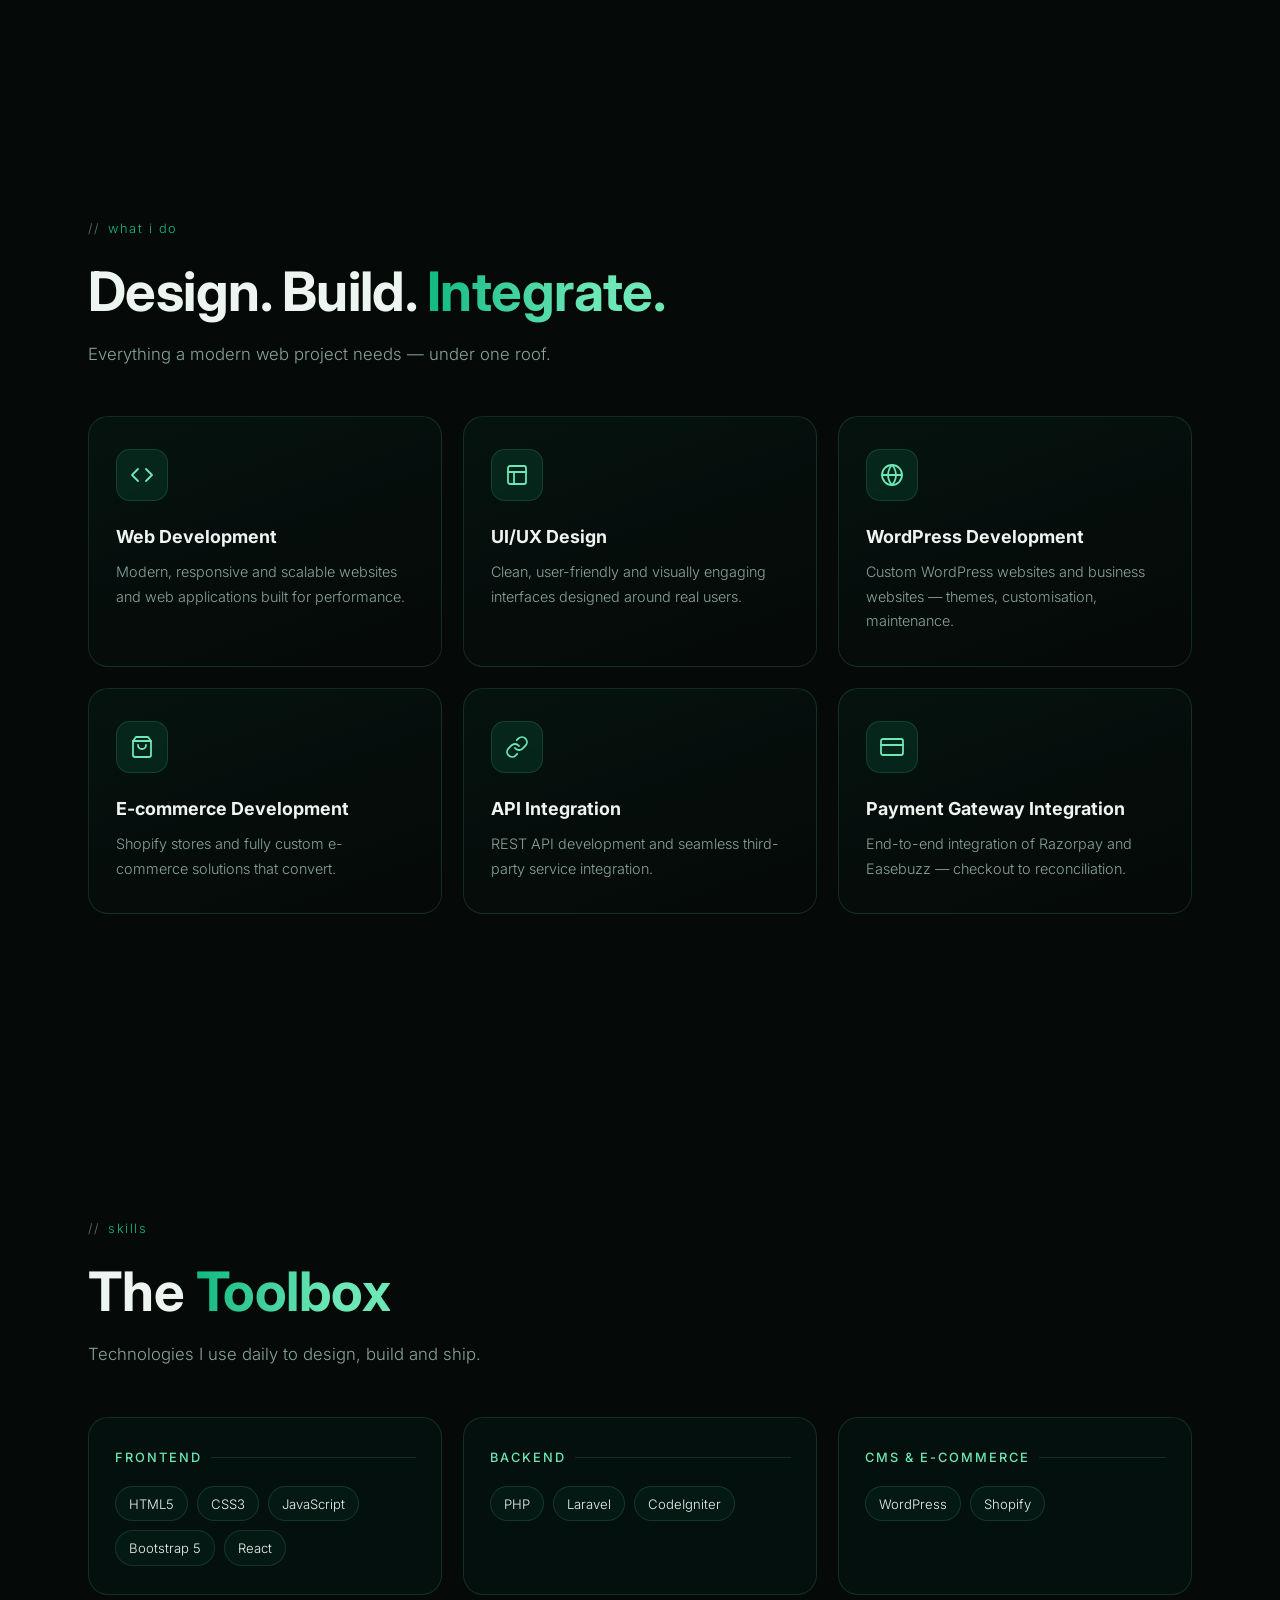
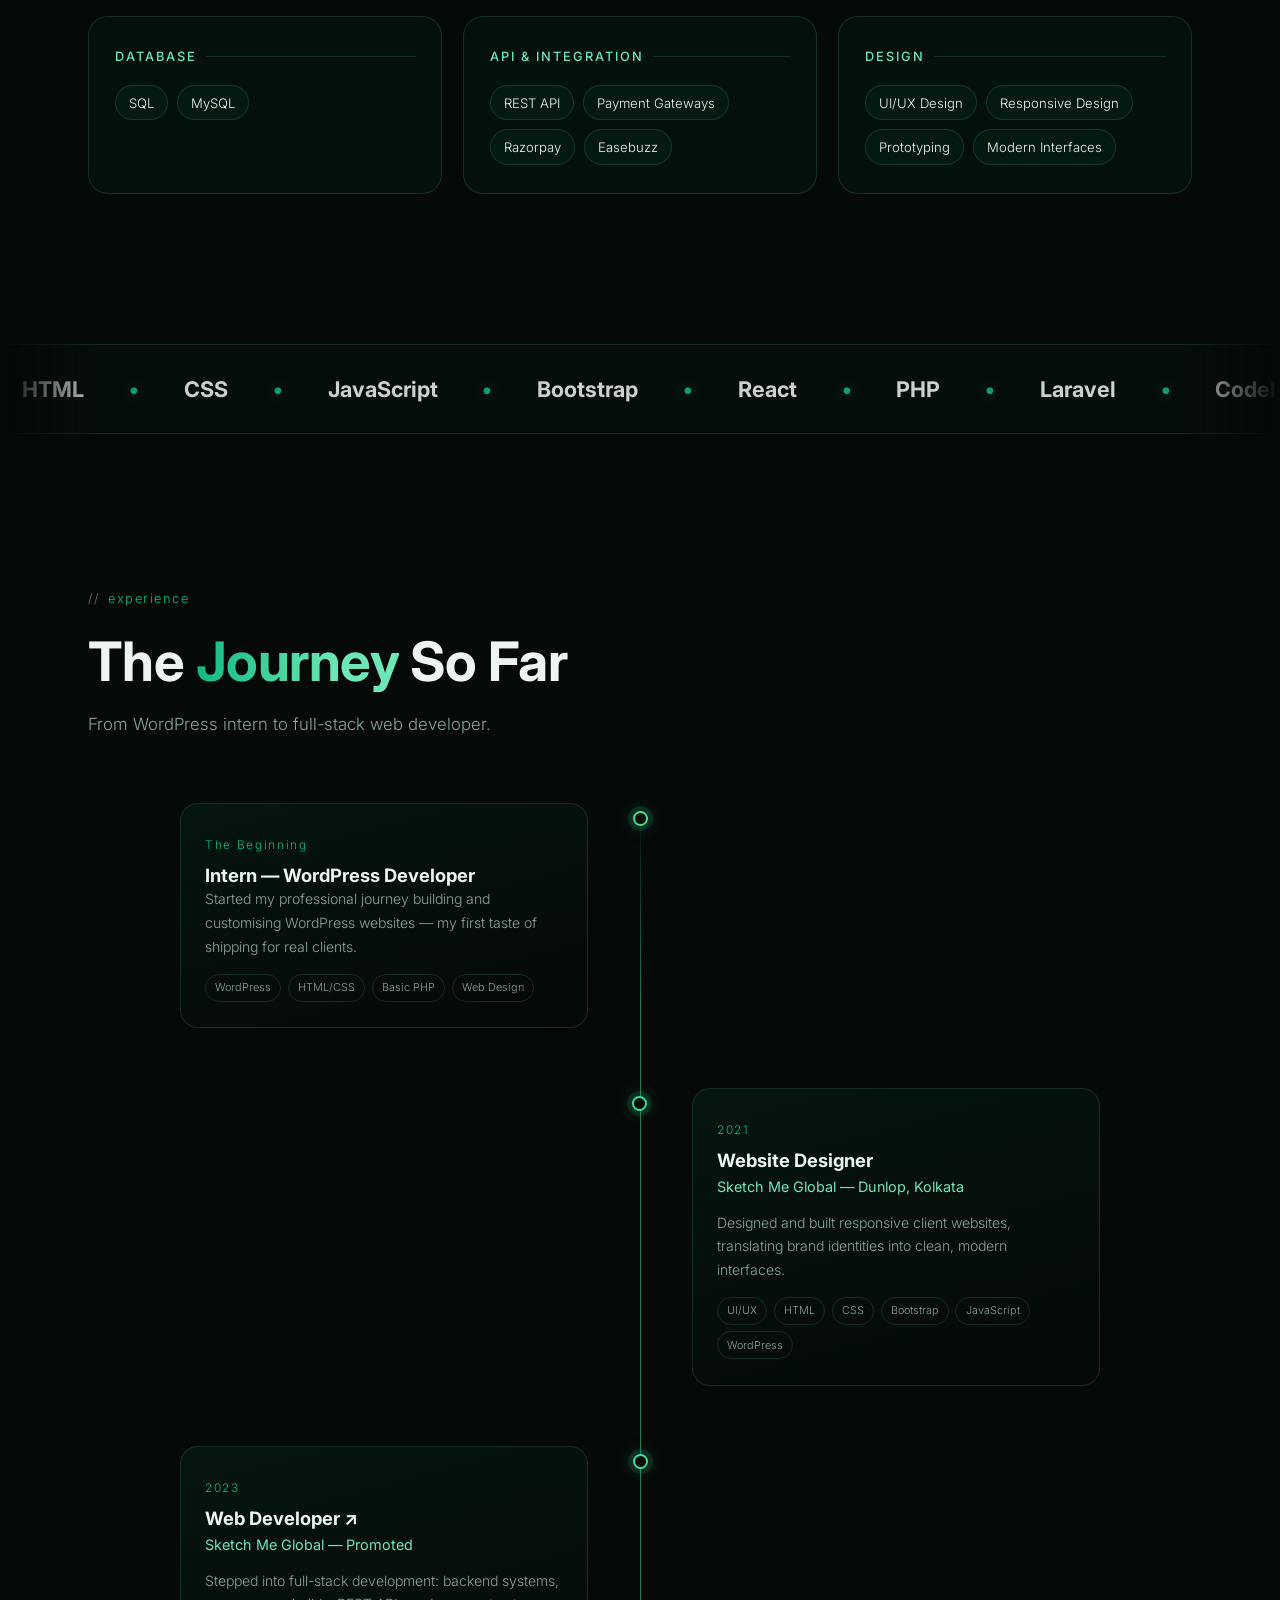
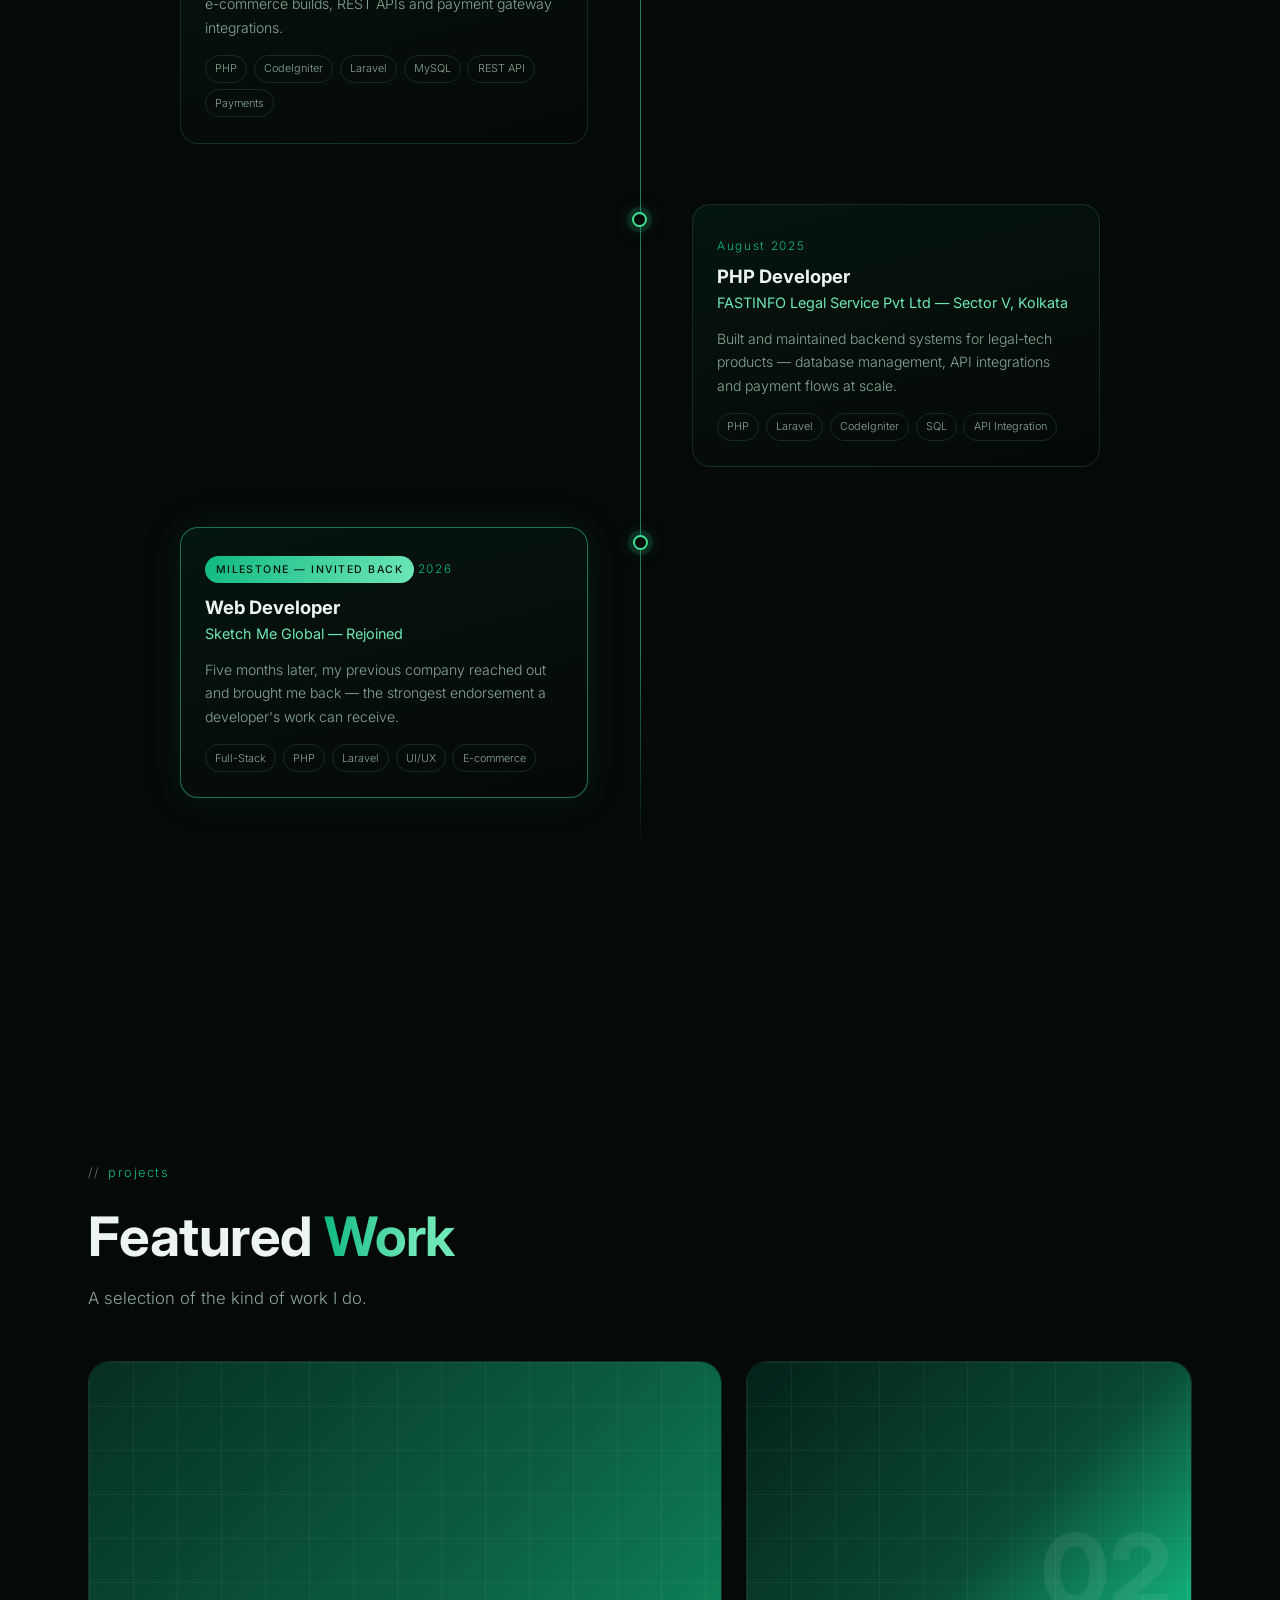
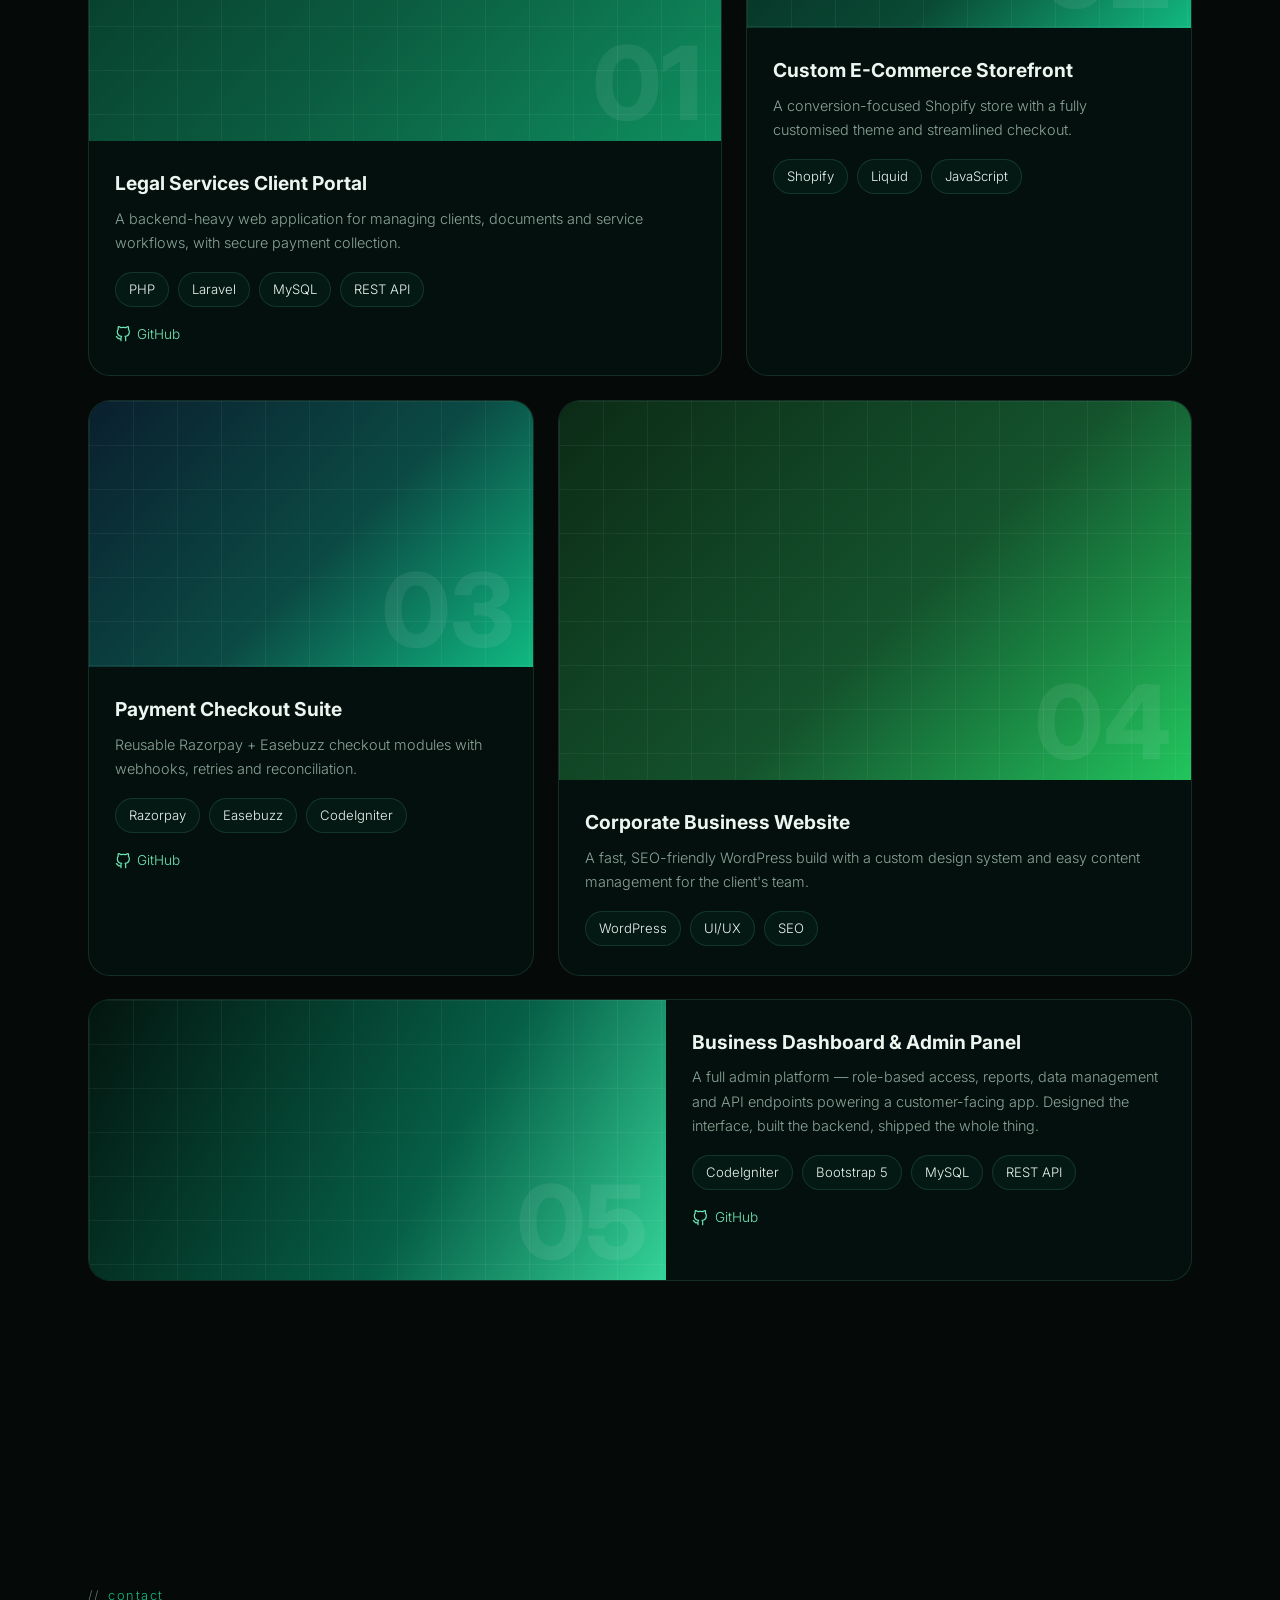
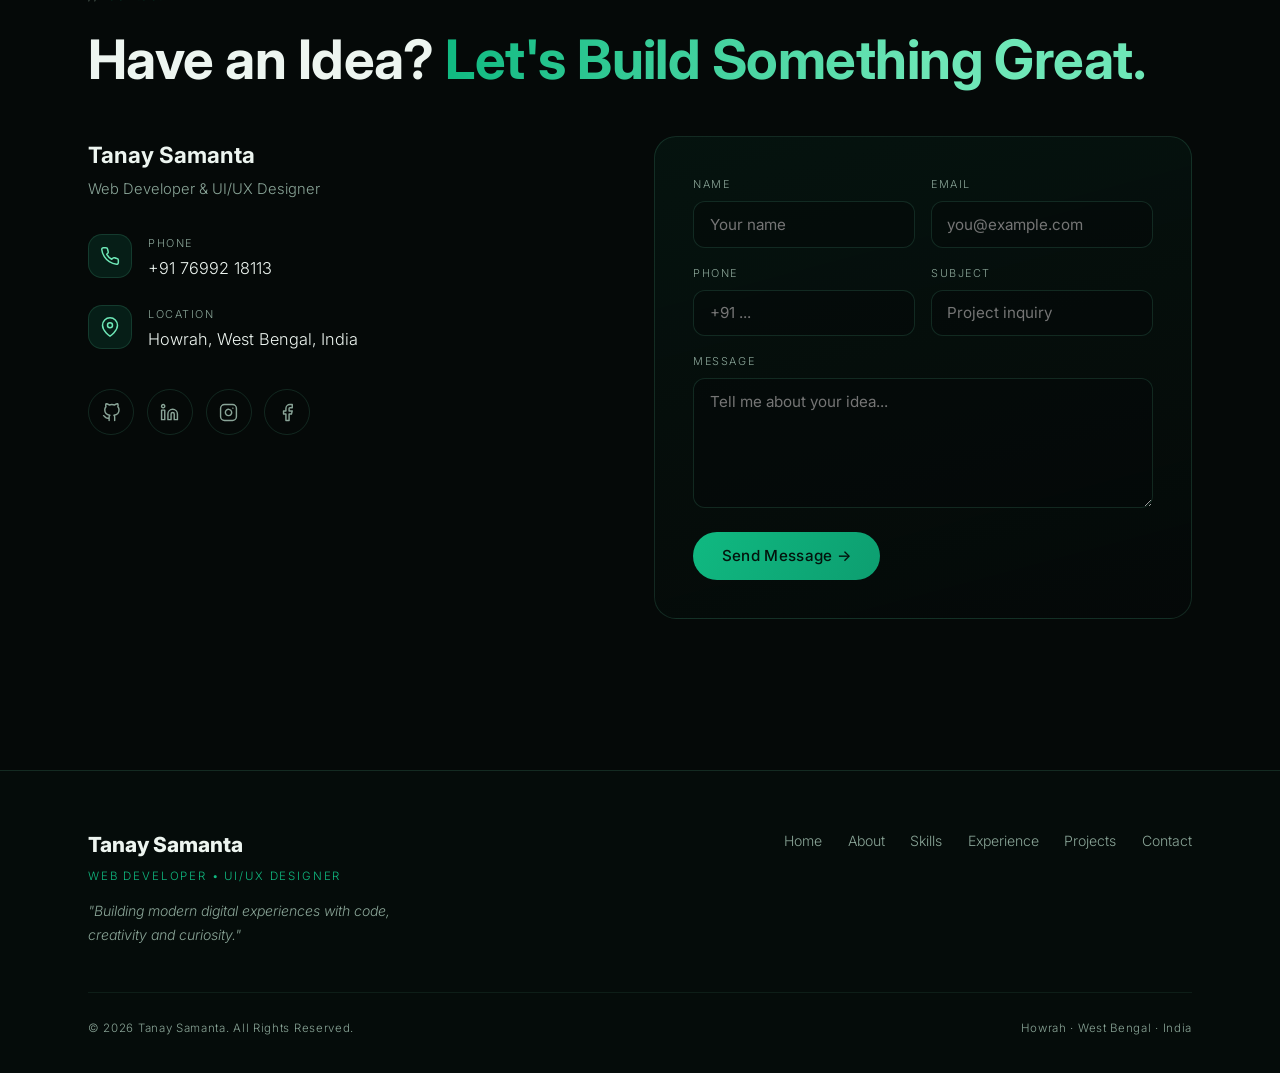
==== commit e3569936: "new changes" ====
--- a/index.html
+++ b/index.html
@@ -36,7 +36,6 @@
         <li><a href="#contact" data-hover>Contact</a></li>
       </ul>
     </nav>
-    <a href="#contact" class="btn btn-ghost nav-cta magnetic" data-hover>Let's Talk</a>
     <button class="burger" id="burger" aria-label="Open menu" aria-expanded="false">
       <span></span><span></span><span></span>
     </button>
@@ -54,22 +53,28 @@
 <!-- ================= HERO ================= -->
 <section class="hero" id="home">
   <div class="hero-bg-grid" aria-hidden="true"></div>
-  <canvas id="particles" aria-hidden="true"></canvas>
+  <canvas id="orb" aria-hidden="true"></canvas>
+  <div class="hero-scrim" aria-hidden="true"></div>
 
   <div class="float-chip" style="top:20%;left:5%;--fd2:0s"><small>&lt;</small>section class=<small>"future"</small>&gt;</div>
   <div class="float-chip" style="top:32%;right:7%;--fd2:1.4s">$response = $gateway-&gt;charge();</div>
   <div class="float-chip" style="bottom:24%;right:13%;--fd2:2.6s">npm run build <small>// 0 errors</small></div>
 
   <div class="wrap hero-inner">
-    <p class="hero-eyebrow">WEB DEVELOPER &nbsp;•&nbsp; UI/UX DESIGNER</p>
+    <div class="hero-badge"><span class="hero-badge-dot" aria-hidden="true"></span>Web Developer &amp; UI/UX Designer</div>
     <h1 class="hero-name" id="heroName"><span class="row">Tanay</span><span class="row">Samanta</span></h1>
     <p class="hero-headline">I Build Digital Experiences That <span class="grad">Look Beautiful</span> &amp; <span class="grad">Work Seamlessly.</span></p>
     <p class="hero-sub">4–5 years of experience transforming ideas into modern websites, web applications, e-commerce platforms, and interactive digital experiences — from the first pixel to the final API call.</p>
     <div class="hero-actions">
-      <a href="#projects" class="btn btn-solid magnetic" data-hover>View My Work</a>
-      <a href="#contact" class="btn btn-ghost magnetic" data-hover>Let's Talk</a>
+      <!-- <a href="#projects" class="btn btn-solid magnetic" data-hover>View My Work <span class="btn-arrow" aria-hidden="true">→</span></a>
+      <a href="#contact" class="btn btn-ghost magnetic" data-hover>Let's Talk</a> -->
       <!-- TODO: replace # with the actual resume PDF link -->
-      <a href="#" class="link-underline" data-hover>Download Resume ↓</a>
+      <a href="#" class="hero-resume magnetic" data-hover>
+        <span class="hero-resume-icon" aria-hidden="true">
+          <svg viewBox="0 0 24 24" fill="none" stroke="currentColor" stroke-width="1.8" stroke-linecap="round" stroke-linejoin="round"><path d="M12 3v12"/><path d="m7 10 5 5 5-5"/><path d="M5 21h14"/></svg>
+        </span>
+        Download Resume
+      </a>
     </div>
   </div>
   <div class="scroll-hint">SCROLL</div>
--- a/style.css
+++ b/style.css
@@ -21,7 +21,7 @@
   --ease:cubic-bezier(.22,.68,.24,1);
 }
 *{margin:0;padding:0;box-sizing:border-box}
-html{scroll-behavior:smooth;scroll-padding-top:96px}
+html{scroll-behavior:smooth;scroll-padding-top:76px}
 body{
   background:var(--void);
   color:var(--bone);
@@ -131,26 +131,41 @@
 .btn-solid:hover{box-shadow:0 8px 40px rgba(16,185,129,.45)}
 .btn-ghost{border:1px solid var(--line);color:var(--bone);background:rgba(16,185,129,.04)}
 .btn-ghost:hover{border-color:var(--mint);background:rgba(16,185,129,.1)}
-.link-underline{
-  font-family:var(--fm);font-size:.85rem;color:var(--sage);
-  border-bottom:1px solid var(--line);padding-bottom:3px;
-  transition:color .3s,border-color .3s;
-}
-.link-underline:hover{color:var(--mint);border-color:var(--mint)}
 
 /* ---------- nav ---------- */
 .nav{
   position:fixed;top:0;left:0;right:0;z-index:200;
-  transition:background .4s,backdrop-filter .4s,border-color .4s;
-  border-bottom:1px solid transparent;
-}
-.nav.scrolled{background:rgba(5,9,8,.72);backdrop-filter:blur(16px);border-color:var(--line)}
+  padding:0;
+  transition:padding .5s var(--ease);
+}
+.nav.scrolled{padding:0 16px}
 .nav-inner{
-  max-width:1200px;margin:0 auto;padding:1.1rem clamp(20px,4vw,48px);
+  max-width:1200px;margin:0 auto;padding:.7rem clamp(20px,4vw,48px);
   display:flex;align-items:center;justify-content:space-between;
-}
-.logo{font-family:var(--fd);font-weight:800;font-size:1.25rem;letter-spacing:.01em}
+  background:transparent;border:1px solid transparent;border-radius:0;
+  box-shadow:0 0 0 rgba(0,0,0,0);
+  transition:max-width .5s var(--ease),margin .5s var(--ease),padding .5s var(--ease),
+             background .5s var(--ease),border-color .5s var(--ease),
+             border-radius .5s var(--ease),box-shadow .5s var(--ease);
+}
+.nav.scrolled .nav-inner{
+  max-width:820px;margin:14px auto 0;padding:.5rem 1.7rem;
+  background:rgba(255,255,255,.6);
+  border:1px solid rgba(255,255,255,.55);
+  border-radius:100px;
+  box-shadow:
+    0 14px 40px rgba(0,0,0,.35),
+    inset 0 1px 0 rgba(255,255,255,.8),
+    inset 0 -1px 0 rgba(255,255,255,.15);
+  -webkit-backdrop-filter:blur(24px) saturate(1.8) brightness(1.22);
+  backdrop-filter:blur(24px) saturate(1.8) brightness(1.22);
+}
+.logo{
+  font-family:var(--fd);font-weight:800;font-size:1.25rem;letter-spacing:.01em;
+  color:var(--bone);transition:color .5s var(--ease);
+}
 .logo em{font-style:normal;color:var(--emerald)}
+.nav.scrolled .logo{color:#121815}
 .nav-links{display:flex;gap:2.2rem;list-style:none}
 .nav-links a{
   font-size:.88rem;font-weight:400;color:var(--sage);position:relative;
@@ -162,11 +177,13 @@
 }
 .nav-links a:hover{color:var(--bone)}
 .nav-links a:hover::after{width:100%}
-.nav-cta{display:inline-block}
+.nav.scrolled .nav-links a{color:#5b6560}
+.nav.scrolled .nav-links a:hover{color:#121815}
 .burger{display:none;flex-direction:column;gap:5px;padding:8px;z-index:400}
-.burger span{width:24px;height:2px;background:var(--bone);transition:.35s var(--ease)}
+.burger span{width:24px;height:2px;background:var(--bone);transition:background .5s var(--ease),transform .35s var(--ease),opacity .35s var(--ease)}
+.nav.scrolled .burger span{background:#121815}
 .mobile-menu{
-  position:fixed;inset:0;z-index:300;background:rgba(5,9,8,.97);backdrop-filter:blur(20px);
+  position:fixed;inset:0;z-index:150;background:rgba(5,9,8,.97);backdrop-filter:blur(20px);
   display:flex;flex-direction:column;align-items:center;justify-content:center;gap:2rem;
   opacity:0;visibility:hidden;transition:opacity .45s var(--ease),visibility .45s;
 }
@@ -174,7 +191,7 @@
 .mobile-menu a{font-family:var(--fd);font-weight:700;font-size:1.8rem}
 .mobile-menu a:hover{color:var(--mint)}
 @media(max-width:880px){
-  .nav-links,.nav-cta{display:none}
+  .nav-links{display:none}
   .burger{display:flex}
   .burger.open span:nth-child(1){transform:translateY(7px) rotate(45deg)}
   .burger.open span:nth-child(2){opacity:0}
@@ -195,16 +212,29 @@
   -webkit-mask-image:radial-gradient(ellipse 75% 65% at 50% 42%,#000 20%,transparent 78%);
           mask-image:radial-gradient(ellipse 75% 65% at 50% 42%,#000 20%,transparent 78%);
 }
-#particles{position:absolute;inset:0;z-index:0;pointer-events:none}
+#orb{position:absolute;inset:0;z-index:0;pointer-events:none}
+.hero-scrim{
+  position:absolute;inset:0;z-index:1;pointer-events:none;
+  background:radial-gradient(ellipse 60% 76% at 50% 46%,rgba(5,9,8,.6) 0%,rgba(5,9,8,.32) 48%,rgba(5,9,8,0) 78%);
+}
 .hero-inner{position:relative;z-index:5;width:100%;text-align:center;display:flex;flex-direction:column;align-items:center}
-.hero-eyebrow{
-  font-family:var(--fm);font-size:.85rem;letter-spacing:.28em;color:var(--sage);
-  display:flex;align-items:center;justify-content:center;gap:1em;margin-bottom:1.6rem;
-}
-.hero-eyebrow::before,.hero-eyebrow::after{content:"";width:44px;height:1px;background:var(--emerald)}
+.hero-badge{
+  display:inline-flex;align-items:center;gap:.7em;
+  font-family:var(--fm);font-size:.78rem;letter-spacing:.1em;color:var(--bone);
+  padding:.6em 1.3em;border-radius:100px;margin-bottom:1.8rem;
+  border:1px solid var(--line);background:rgba(16,185,129,.07);backdrop-filter:blur(8px);
+  opacity:0;animation:fadeUp 1s var(--ease) .45s forwards;
+}
+.hero-badge-dot{
+  width:7px;height:7px;border-radius:50%;flex:none;
+  background:var(--neon);box-shadow:0 0 10px var(--glow);
+  animation:dotPulse 2.2s ease-in-out infinite;
+}
+@keyframes dotPulse{0%,100%{opacity:.5;transform:scale(.85)}50%{opacity:1;transform:scale(1.2)}}
 .hero-name{
   font-family:var(--fd);font-weight:800;letter-spacing:-.02em;line-height:.98;
-  font-size:clamp(3rem,10.5vw,8.2rem);text-transform:uppercase;
+  font-size:clamp(2.2rem,6.2vw,4.8rem);text-transform:uppercase;
+  text-shadow:0 4px 40px rgba(5,9,8,.6);
 }
 .hero-name .row{display:block;overflow:hidden;white-space:nowrap}
 .hero-name span{display:inline-block;transform:translateY(110%);animation:charUp .9s var(--ease) forwards;animation-delay:var(--d)}
@@ -217,6 +247,7 @@
 .hero-headline{
   font-family:var(--fd);font-weight:600;font-size:clamp(1.15rem,2.4vw,1.7rem);
   line-height:1.4;margin:2.2rem 0 1.1rem;max-width:720px;
+  text-shadow:0 2px 24px rgba(5,9,8,.7);
   opacity:0;animation:fadeUp 1s var(--ease) .9s forwards;
 }
 .hero-headline .grad{
@@ -225,12 +256,28 @@
 }
 .hero-sub{
   color:var(--sage);max-width:600px;font-size:1.02rem;
+  text-shadow:0 2px 20px rgba(5,9,8,.85);
   opacity:0;animation:fadeUp 1s var(--ease) 1.05s forwards;
 }
 .hero-actions{
-  display:flex;flex-wrap:wrap;align-items:center;justify-content:center;gap:1.1rem;margin-top:2.6rem;
+  display:flex;flex-wrap:wrap;align-items:center;justify-content:center;gap:1.3rem;margin-top:2.6rem;
   opacity:0;animation:fadeUp 1s var(--ease) 1.2s forwards;
 }
+.btn-arrow{display:inline-block;transition:transform .35s var(--ease)}
+.btn:hover .btn-arrow{transform:translateX(4px)}
+.hero-resume{
+  display:inline-flex;align-items:center;gap:.7em;
+  font-family:var(--fb);font-size:.92rem;color:var(--sage);
+  transition:color .3s;
+}
+.hero-resume:hover{color:var(--bone)}
+.hero-resume-icon{
+  width:38px;height:38px;border-radius:50%;flex:none;display:grid;place-items:center;
+  border:1px solid var(--line);color:var(--mint);background:rgba(16,185,129,.05);
+  transition:border-color .3s,background .3s,transform .35s var(--ease);
+}
+.hero-resume-icon svg{width:16px;height:16px}
+.hero-resume:hover .hero-resume-icon{border-color:var(--mint);background:rgba(16,185,129,.12);transform:translateY(-3px)}
 @keyframes fadeUp{from{opacity:0;transform:translateY(28px)}to{opacity:1;transform:none}}
 .float-chip{
   position:absolute;z-index:2;padding:.55em 1em;border-radius:10px;
@@ -490,6 +537,6 @@
   *,*::before,*::after{animation-duration:.01ms !important;animation-iteration-count:1 !important;transition-duration:.01ms !important;scroll-behavior:auto !important}
   .reveal{opacity:1;transform:none;filter:none}
   .hero-name span{transform:none}
-  .hero-headline,.hero-sub,.hero-actions,.scroll-hint{opacity:1}
-  .cursor-dot,.cursor-ring,.glow-follow,#particles{display:none}
-}
+  .hero-badge,.hero-headline,.hero-sub,.hero-actions,.scroll-hint{opacity:1}
+  .cursor-dot,.cursor-ring,.glow-follow,#orb{display:none}
+}
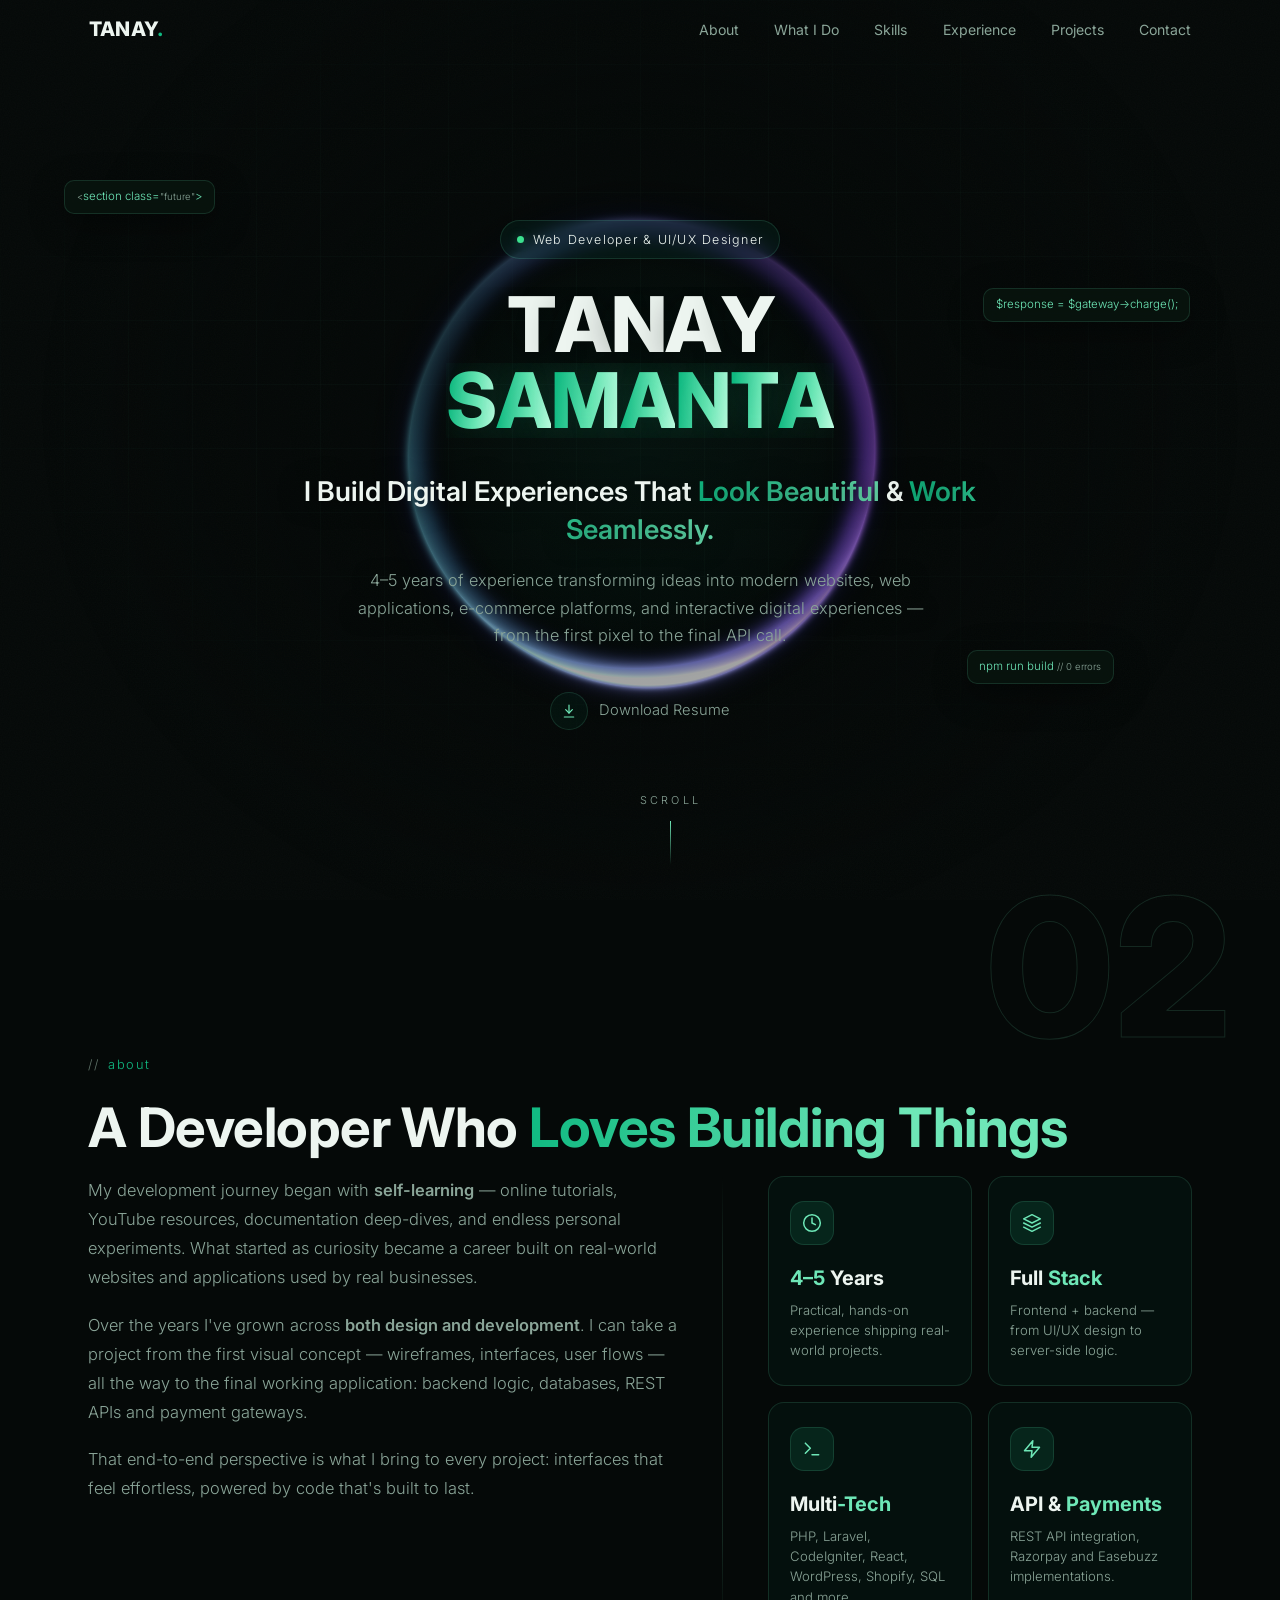
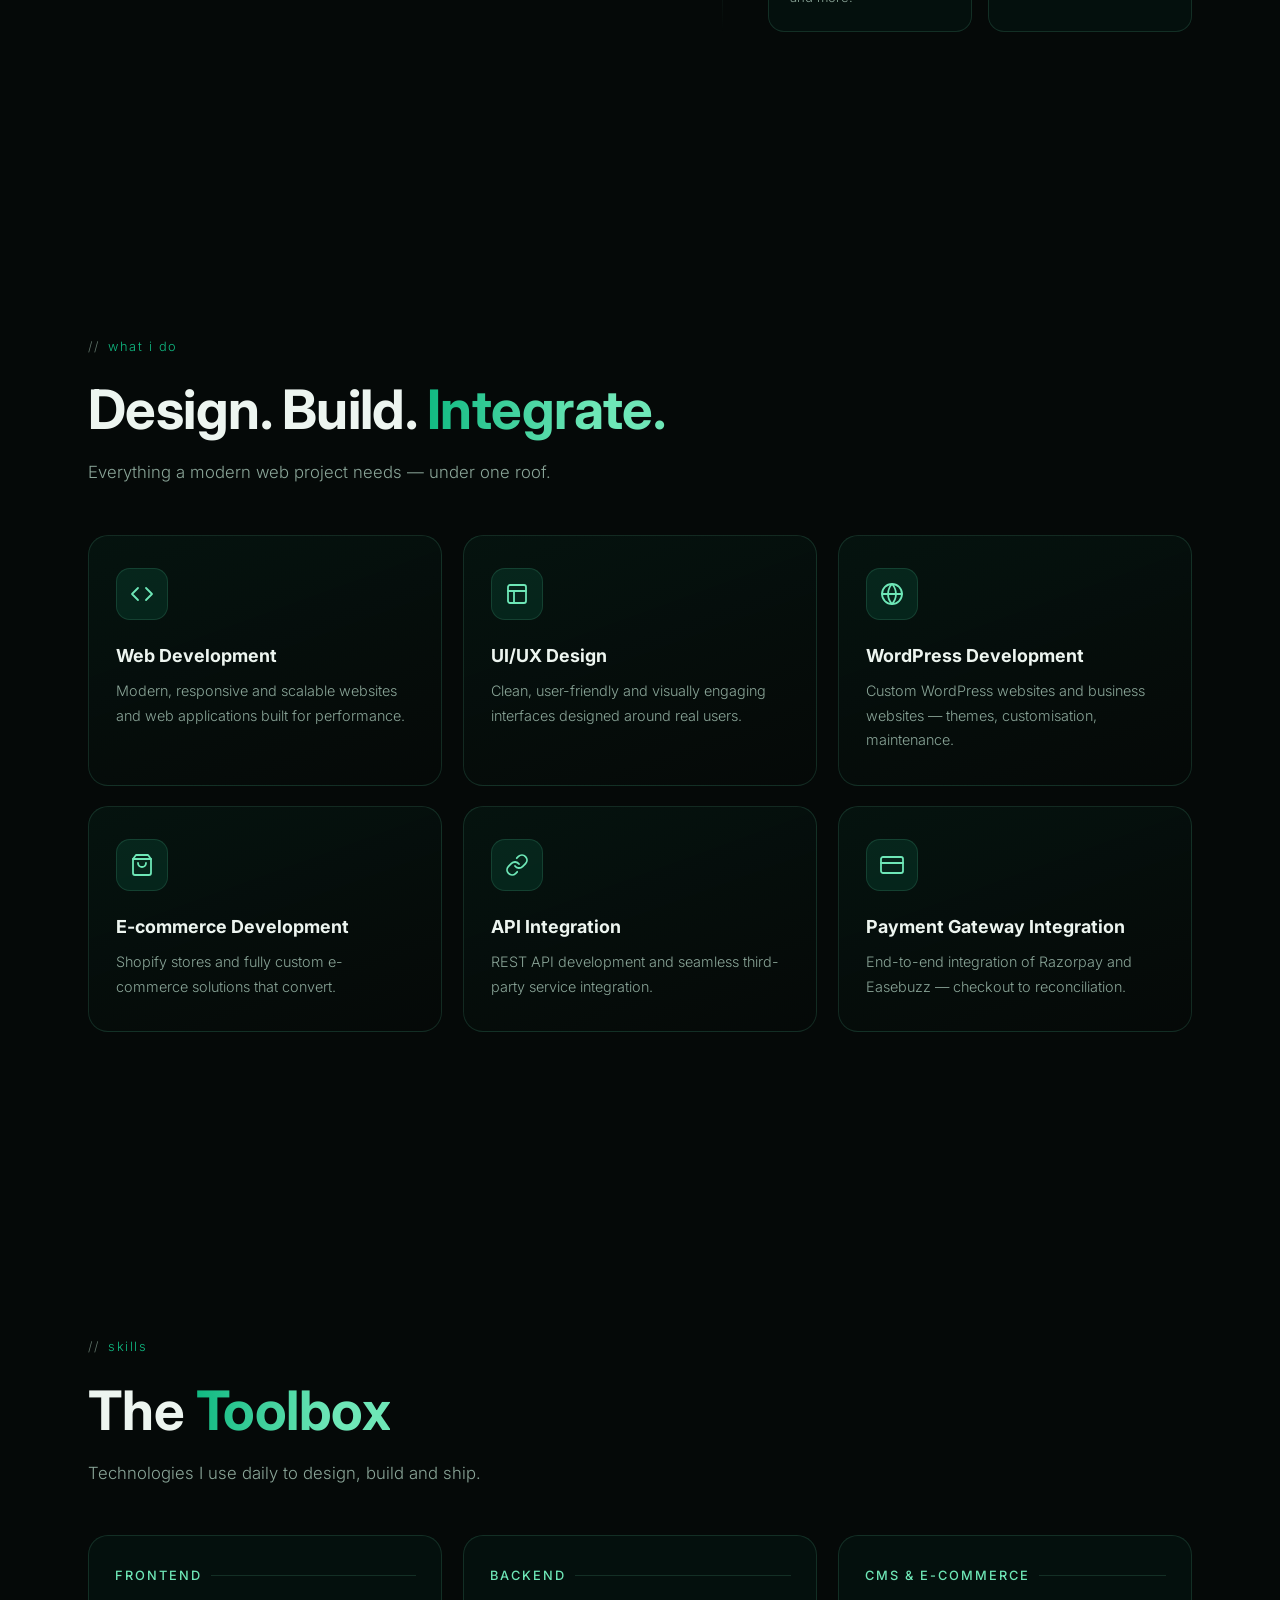
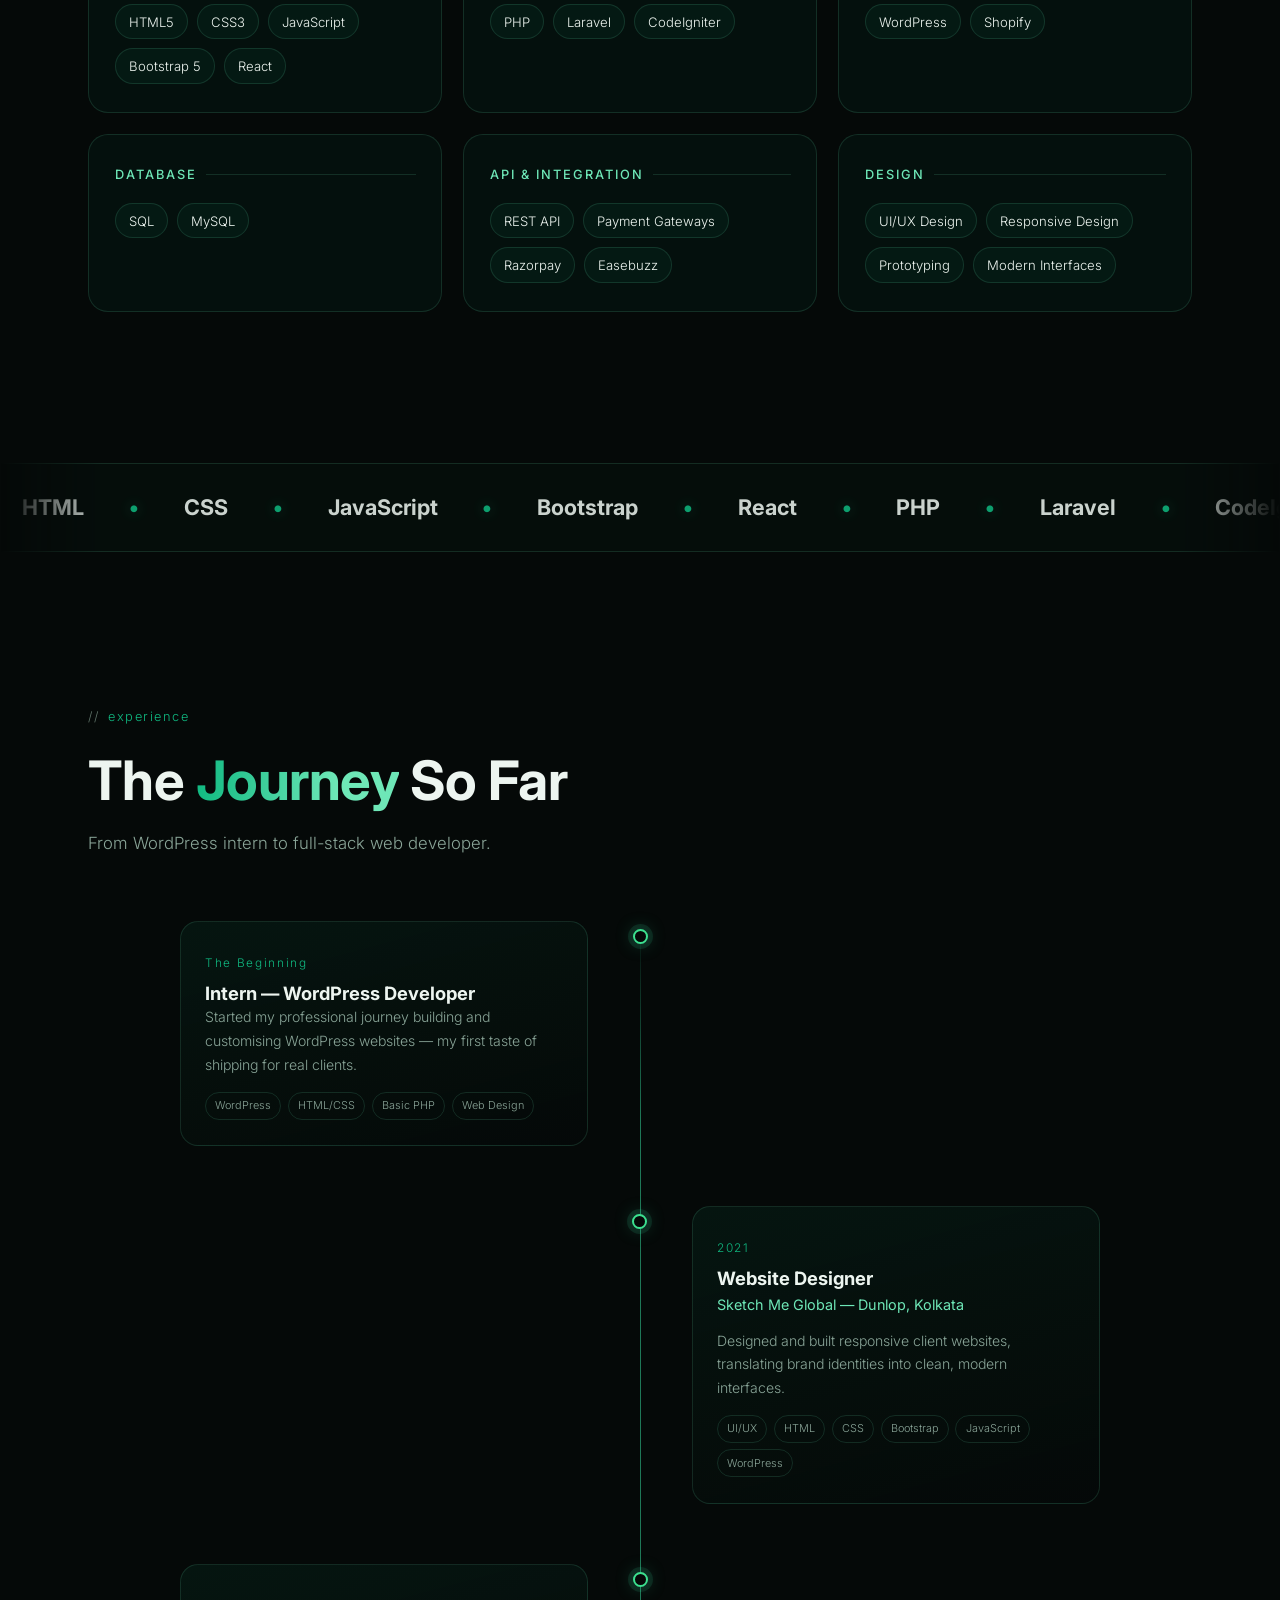
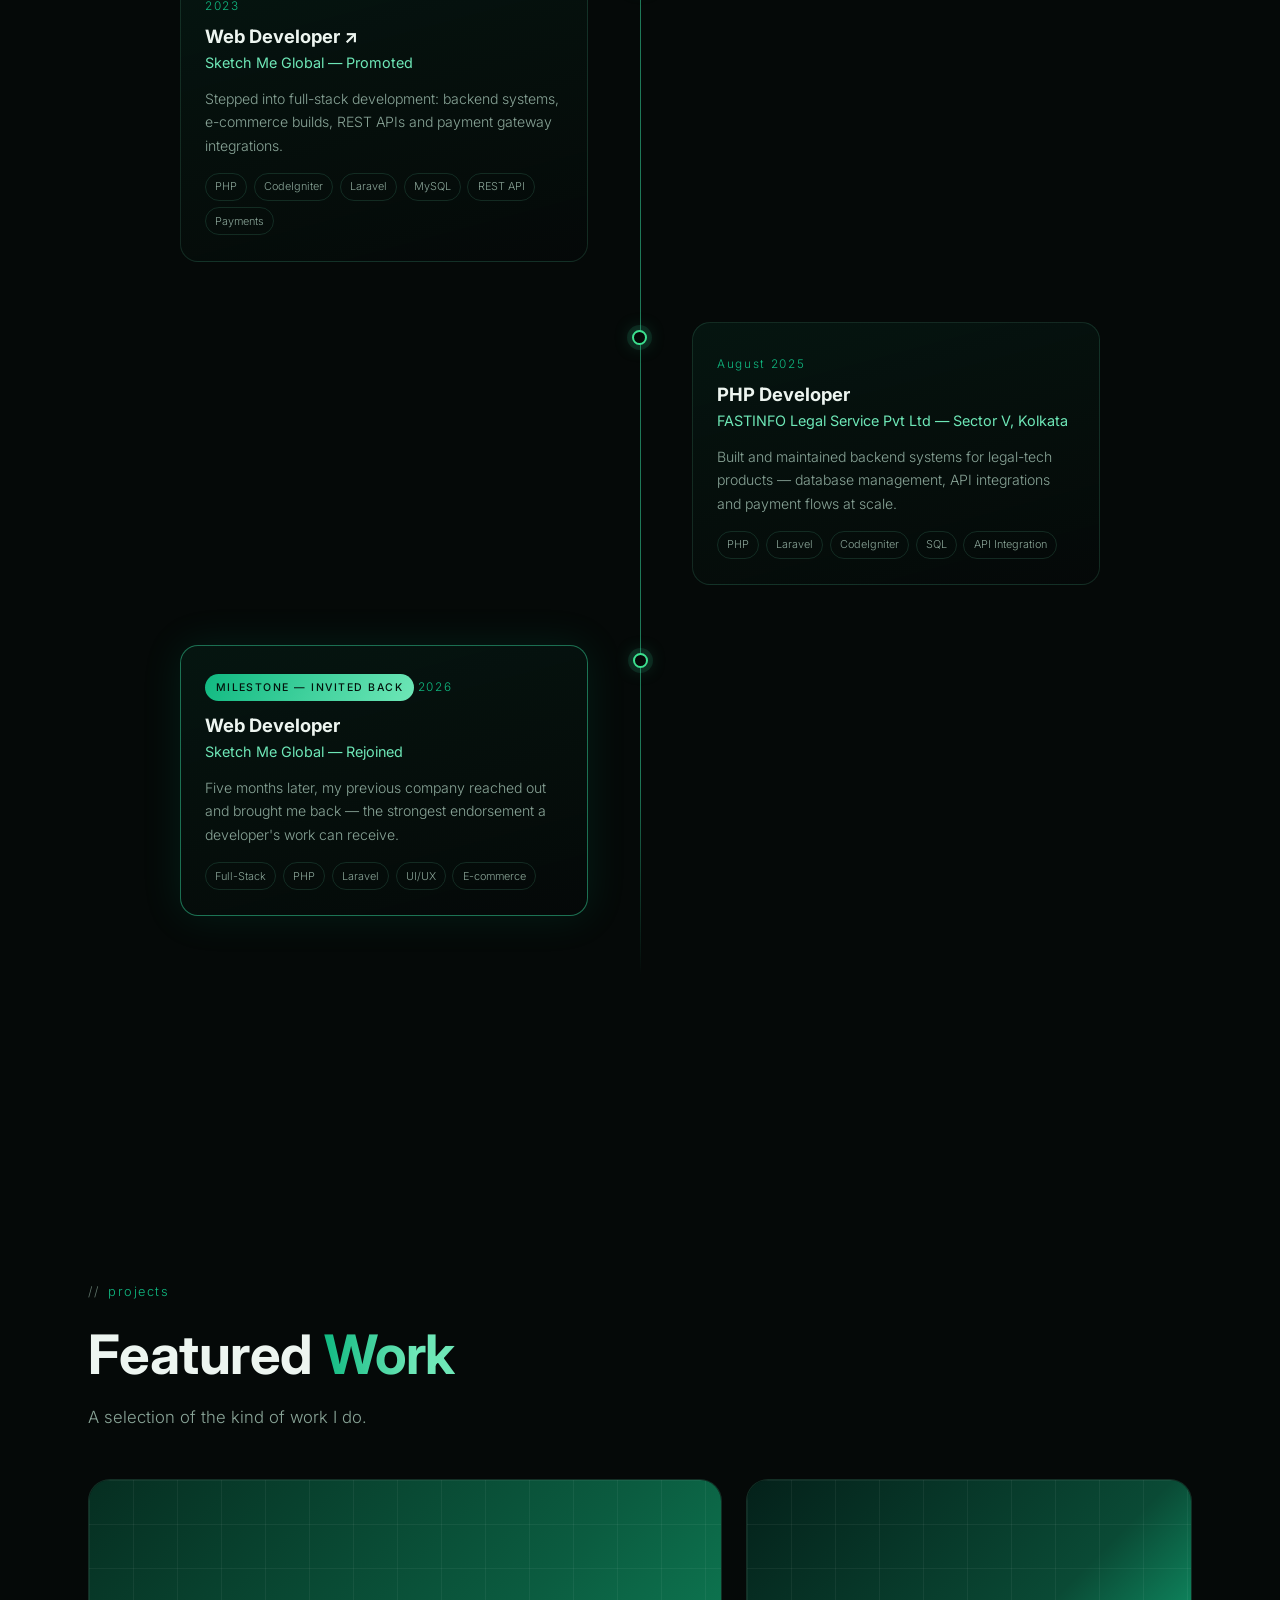
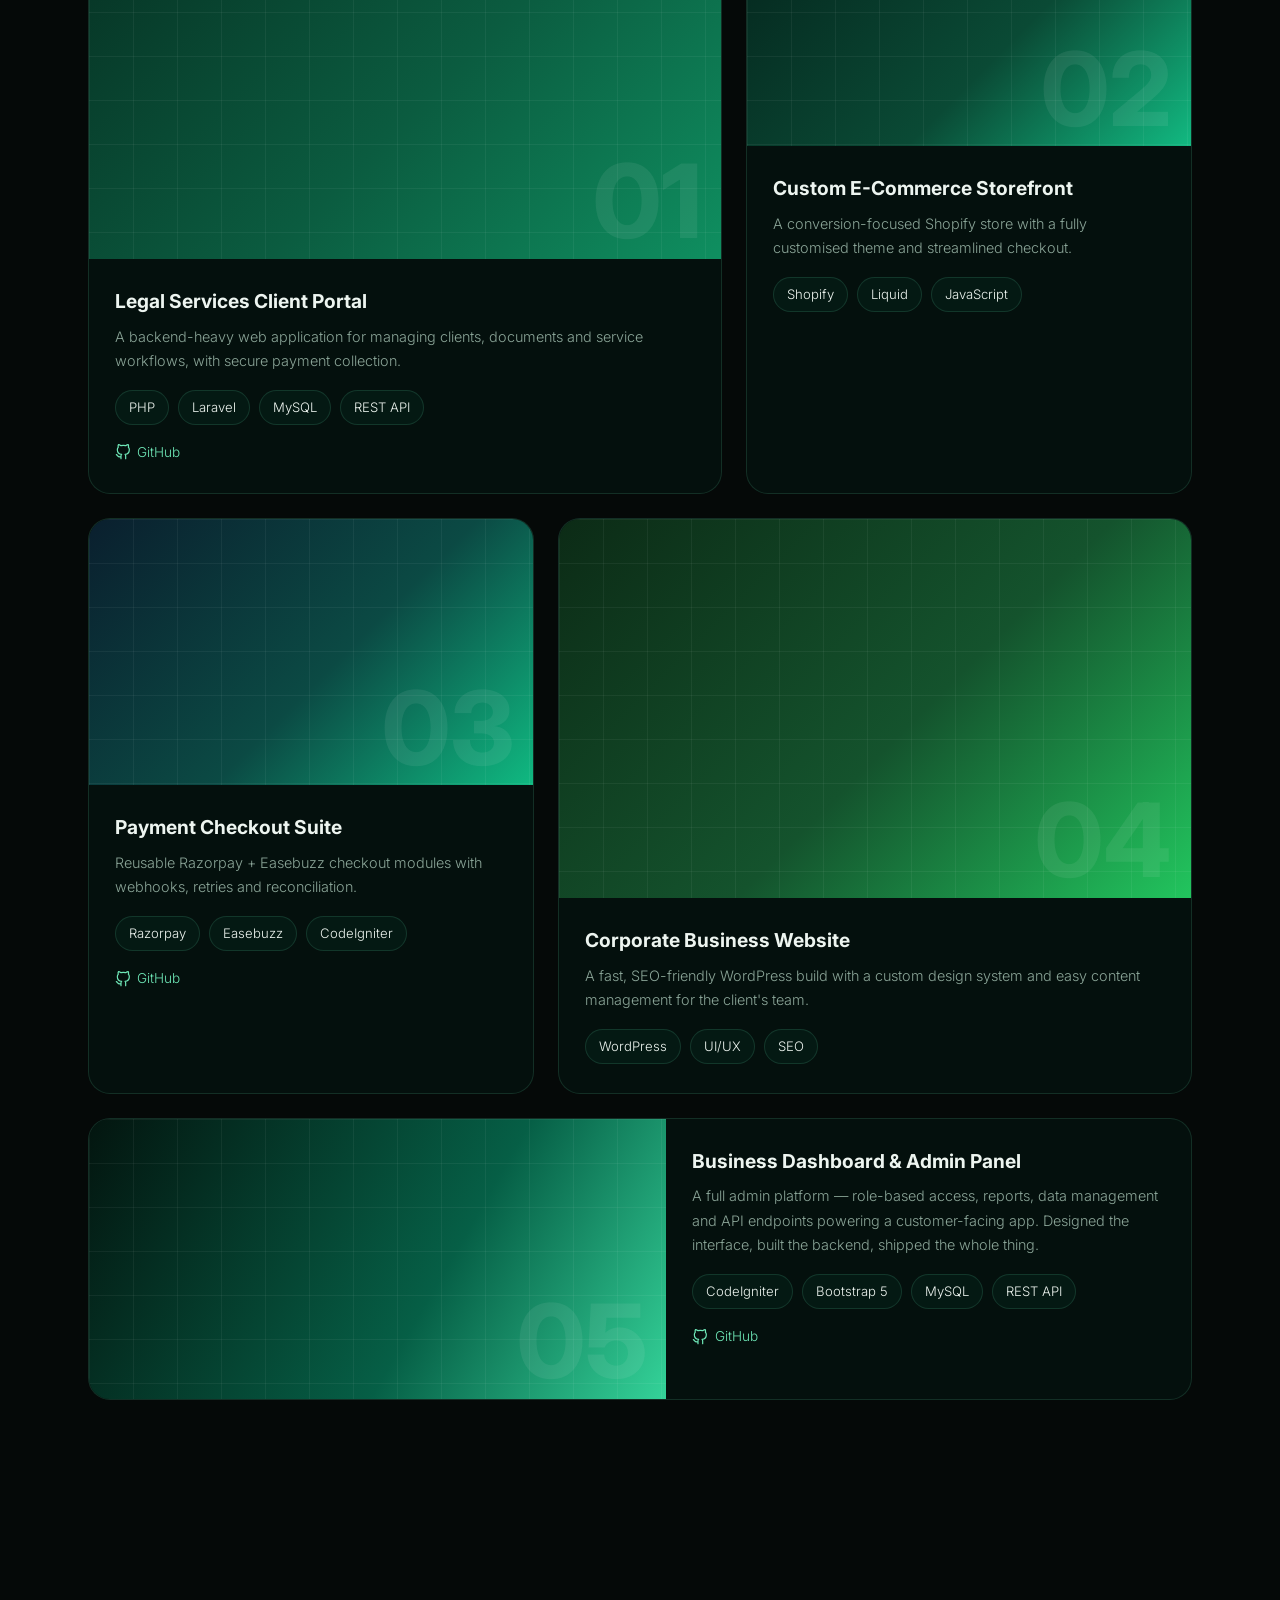
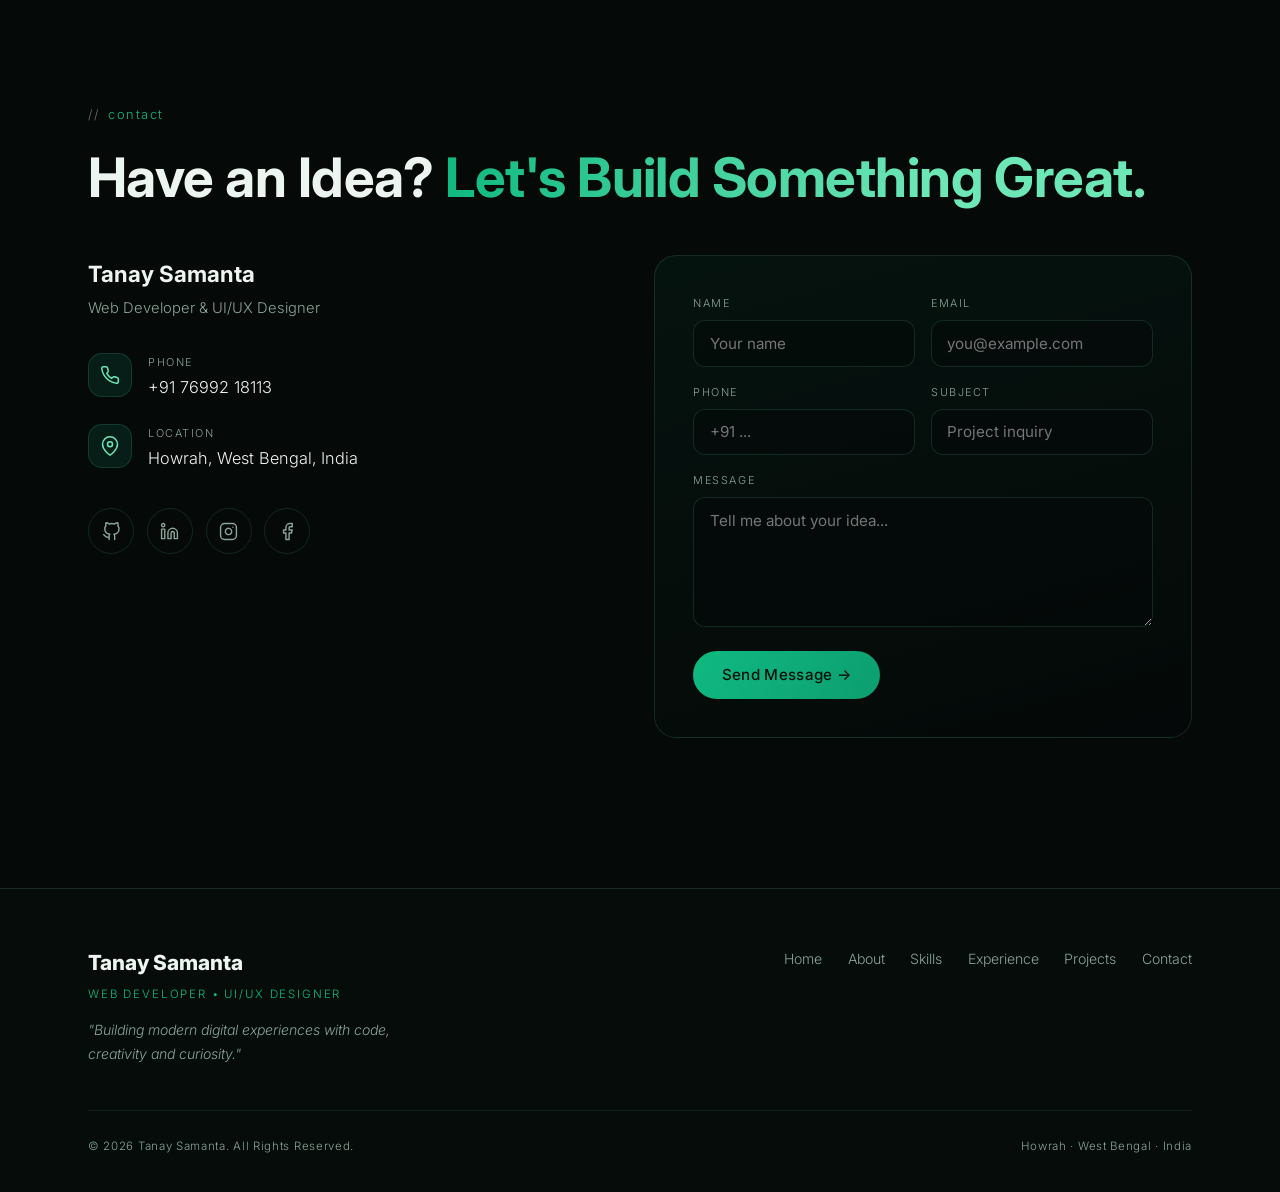
==== commit 7dffa4fd: "design update on about us section" ====
--- a/index.html
+++ b/index.html
@@ -82,20 +82,34 @@
 
 <!-- ================= ABOUT ================= -->
 <section id="about">
+  <span class="about-ghost" aria-hidden="true">02</span>
   <div class="wrap">
     <p class="eyebrow reveal">about</p>
     <h2 class="sec-title reveal" data-fx="blur">A Developer Who <span class="grad">Loves Building Things</span></h2>
     <div class="about-grid">
       <div class="about-copy">
-        <p class="reveal">My development journey began with <b>self-learning</b> — online tutorials, YouTube resources, documentation deep-dives, and endless personal experiments. What started as curiosity became a career built on real-world websites and applications used by real businesses.</p>
-        <p class="reveal" style="--rd:.1s">Over the years I've grown across <b>both design and development</b>. I can take a project from the first visual concept — wireframes, interfaces, user flows — all the way to the final working application: backend logic, databases, REST APIs and payment gateways.</p>
-        <p class="reveal" style="--rd:.2s">That end-to-end perspective is what I bring to every project: interfaces that feel effortless, powered by code that's built to last.</p>
-      </div>
+        <p class="reveal scroll-fade-text">My development journey began with <b>self-learning</b> — online tutorials, YouTube resources, documentation deep-dives, and endless personal experiments. What started as curiosity became a career built on real-world websites and applications used by real businesses.</p>
+        <p class="reveal scroll-fade-text" style="--rd:.1s">Over the years I've grown across <b>both design and development</b>. I can take a project from the first visual concept — wireframes, interfaces, user flows — all the way to the final working application: backend logic, databases, REST APIs and payment gateways.</p>
+        <p class="reveal scroll-fade-text" style="--rd:.2s">That end-to-end perspective is what I bring to every project: interfaces that feel effortless, powered by code that's built to last.</p>
+      </div>
+      <div class="about-divider" aria-hidden="true"></div>
       <div class="about-highlights">
-        <div class="hl-card reveal" data-fx="scale"><h3><span>4–5</span> Years</h3><p>Practical, hands-on experience shipping real-world projects.</p></div>
-        <div class="hl-card reveal" data-fx="scale" style="--rd:.08s"><h3>Full <span>Stack</span></h3><p>Frontend + backend — from UI/UX design to server-side logic.</p></div>
-        <div class="hl-card reveal" data-fx="scale" style="--rd:.16s"><h3>Multi<span>-Tech</span></h3><p>PHP, Laravel, CodeIgniter, React, WordPress, Shopify, SQL and more.</p></div>
-        <div class="hl-card reveal" data-fx="scale" style="--rd:.24s"><h3>API &amp; <span>Payments</span></h3><p>REST API integration, Razorpay and Easebuzz implementations.</p></div>
+        <div class="hl-card reveal" data-fx="scale">
+          <div class="svc-icon"><svg viewBox="0 0 24 24" fill="none" stroke="currentColor" stroke-width="1.8" stroke-linecap="round" stroke-linejoin="round"><circle cx="12" cy="12" r="10"/><polyline points="12 6 12 12 16 14"/></svg></div>
+          <h3><span>4–5</span> Years</h3><p>Practical, hands-on experience shipping real-world projects.</p>
+        </div>
+        <div class="hl-card reveal" data-fx="scale" style="--rd:.08s">
+          <div class="svc-icon"><svg viewBox="0 0 24 24" fill="none" stroke="currentColor" stroke-width="1.8" stroke-linecap="round" stroke-linejoin="round"><polygon points="12 2 2 7 12 12 22 7 12 2"/><polyline points="2 17 12 22 22 17"/><polyline points="2 12 12 17 22 12"/></svg></div>
+          <h3>Full <span>Stack</span></h3><p>Frontend + backend — from UI/UX design to server-side logic.</p>
+        </div>
+        <div class="hl-card reveal" data-fx="scale" style="--rd:.16s">
+          <div class="svc-icon"><svg viewBox="0 0 24 24" fill="none" stroke="currentColor" stroke-width="1.8" stroke-linecap="round" stroke-linejoin="round"><polyline points="4 17 10 11 4 5"/><line x1="12" y1="19" x2="20" y2="19"/></svg></div>
+          <h3>Multi<span>-Tech</span></h3><p>PHP, Laravel, CodeIgniter, React, WordPress, Shopify, SQL and more.</p>
+        </div>
+        <div class="hl-card reveal" data-fx="scale" style="--rd:.24s">
+          <div class="svc-icon"><svg viewBox="0 0 24 24" fill="none" stroke="currentColor" stroke-width="1.8" stroke-linecap="round" stroke-linejoin="round"><polygon points="13 2 3 14 12 14 11 22 21 10 12 10 13 2"/></svg></div>
+          <h3>API &amp; <span>Payments</span></h3><p>REST API integration, Razorpay and Easebuzz implementations.</p>
+        </div>
       </div>
     </div>
   </div>
--- a/style.css
+++ b/style.css
@@ -150,22 +150,20 @@
 }
 .nav.scrolled .nav-inner{
   max-width:820px;margin:14px auto 0;padding:.5rem 1.7rem;
-  background:rgba(255,255,255,.6);
-  border:1px solid rgba(255,255,255,.55);
+  background:rgba(10,26,18,.45);
+  border:1px solid var(--line);
   border-radius:100px;
   box-shadow:
-    0 14px 40px rgba(0,0,0,.35),
-    inset 0 1px 0 rgba(255,255,255,.8),
-    inset 0 -1px 0 rgba(255,255,255,.15);
-  -webkit-backdrop-filter:blur(24px) saturate(1.8) brightness(1.22);
-  backdrop-filter:blur(24px) saturate(1.8) brightness(1.22);
+    0 14px 40px rgba(0,0,0,.4),
+    inset 0 1px 0 rgba(255,255,255,.06);
+  -webkit-backdrop-filter:blur(24px) saturate(1.6);
+  backdrop-filter:blur(24px) saturate(1.6);
 }
 .logo{
   font-family:var(--fd);font-weight:800;font-size:1.25rem;letter-spacing:.01em;
   color:var(--bone);transition:color .5s var(--ease);
 }
 .logo em{font-style:normal;color:var(--emerald)}
-.nav.scrolled .logo{color:#121815}
 .nav-links{display:flex;gap:2.2rem;list-style:none}
 .nav-links a{
   font-size:.88rem;font-weight:400;color:var(--sage);position:relative;
@@ -177,11 +175,8 @@
 }
 .nav-links a:hover{color:var(--bone)}
 .nav-links a:hover::after{width:100%}
-.nav.scrolled .nav-links a{color:#5b6560}
-.nav.scrolled .nav-links a:hover{color:#121815}
 .burger{display:none;flex-direction:column;gap:5px;padding:8px;z-index:400}
 .burger span{width:24px;height:2px;background:var(--bone);transition:background .5s var(--ease),transform .35s var(--ease),opacity .35s var(--ease)}
-.nav.scrolled .burger span{background:#121815}
 .mobile-menu{
   position:fixed;inset:0;z-index:150;background:rgba(5,9,8,.97);backdrop-filter:blur(20px);
   display:flex;flex-direction:column;align-items:center;justify-content:center;gap:2rem;
@@ -303,19 +298,41 @@
 @keyframes hintDrop{0%{transform:scaleY(0)}55%{transform:scaleY(1)}100%{transform:scaleY(1);opacity:0}}
 
 /* ---------- about ---------- */
-.about-grid{display:grid;grid-template-columns:1.25fr .9fr;gap:clamp(2.5rem,6vw,5.5rem);align-items:start}
-.about-copy p{color:var(--sage);margin-bottom:1.2rem;font-size:1.03rem}
-.about-copy p b{color:var(--bone);font-weight:500}
+.about-ghost{
+  position:absolute;top:-.15em;right:clamp(20px,4vw,48px);z-index:0;
+  font-family:var(--fd);font-weight:800;font-size:clamp(6rem,15vw,12rem);line-height:1;
+  color:transparent;-webkit-text-stroke:1px rgba(110,231,183,.14);
+  user-select:none;pointer-events:none;
+}
+.about-grid{
+  position:relative;z-index:1;
+  display:grid;grid-template-columns:1.25fr auto .9fr;
+  gap:clamp(1.5rem,3.5vw,3rem);align-items:stretch;
+}
+.about-divider{
+  width:1px;align-self:stretch;
+  background:linear-gradient(180deg,transparent,var(--line) 20%,var(--line) 80%,transparent);
+}
+.about-copy p{margin-bottom:1.2rem;font-size:1.03rem;line-height:1.75}
+.about-copy p b{font-weight:600}
+.scroll-fade-text{
+  background-image:linear-gradient(180deg,
+    var(--bone) 0%, var(--bone) var(--progress,0%),
+    var(--sage) var(--progress,0%), var(--sage) 100%);
+  -webkit-background-clip:text;background-clip:text;color:transparent;
+}
 .about-highlights{display:grid;grid-template-columns:1fr 1fr;gap:1rem}
 .hl-card{
   border:1px solid var(--line);border-radius:16px;padding:1.5rem 1.3rem;
   background:var(--surface);transition:border-color .35s,transform .35s var(--ease),box-shadow .35s;
 }
 .hl-card:hover{border-color:rgba(110,231,183,.4);transform:translateY(-4px);box-shadow:0 18px 50px rgba(0,0,0,.35)}
+.hl-card .svc-icon{width:44px;height:44px;margin-bottom:1rem}
+.hl-card .svc-icon svg{width:20px;height:20px}
 .hl-card h3{font-family:var(--fd);font-weight:700;font-size:1.25rem;margin-bottom:.3rem}
 .hl-card h3 span{color:var(--mint)}
 .hl-card p{font-size:.82rem;color:var(--sage);line-height:1.55}
-@media(max-width:880px){.about-grid{grid-template-columns:1fr}}
+@media(max-width:880px){.about-grid{grid-template-columns:1fr}.about-divider{display:none}}
 @media(max-width:480px){.about-highlights{grid-template-columns:1fr}}
 
 /* ---------- services ---------- */
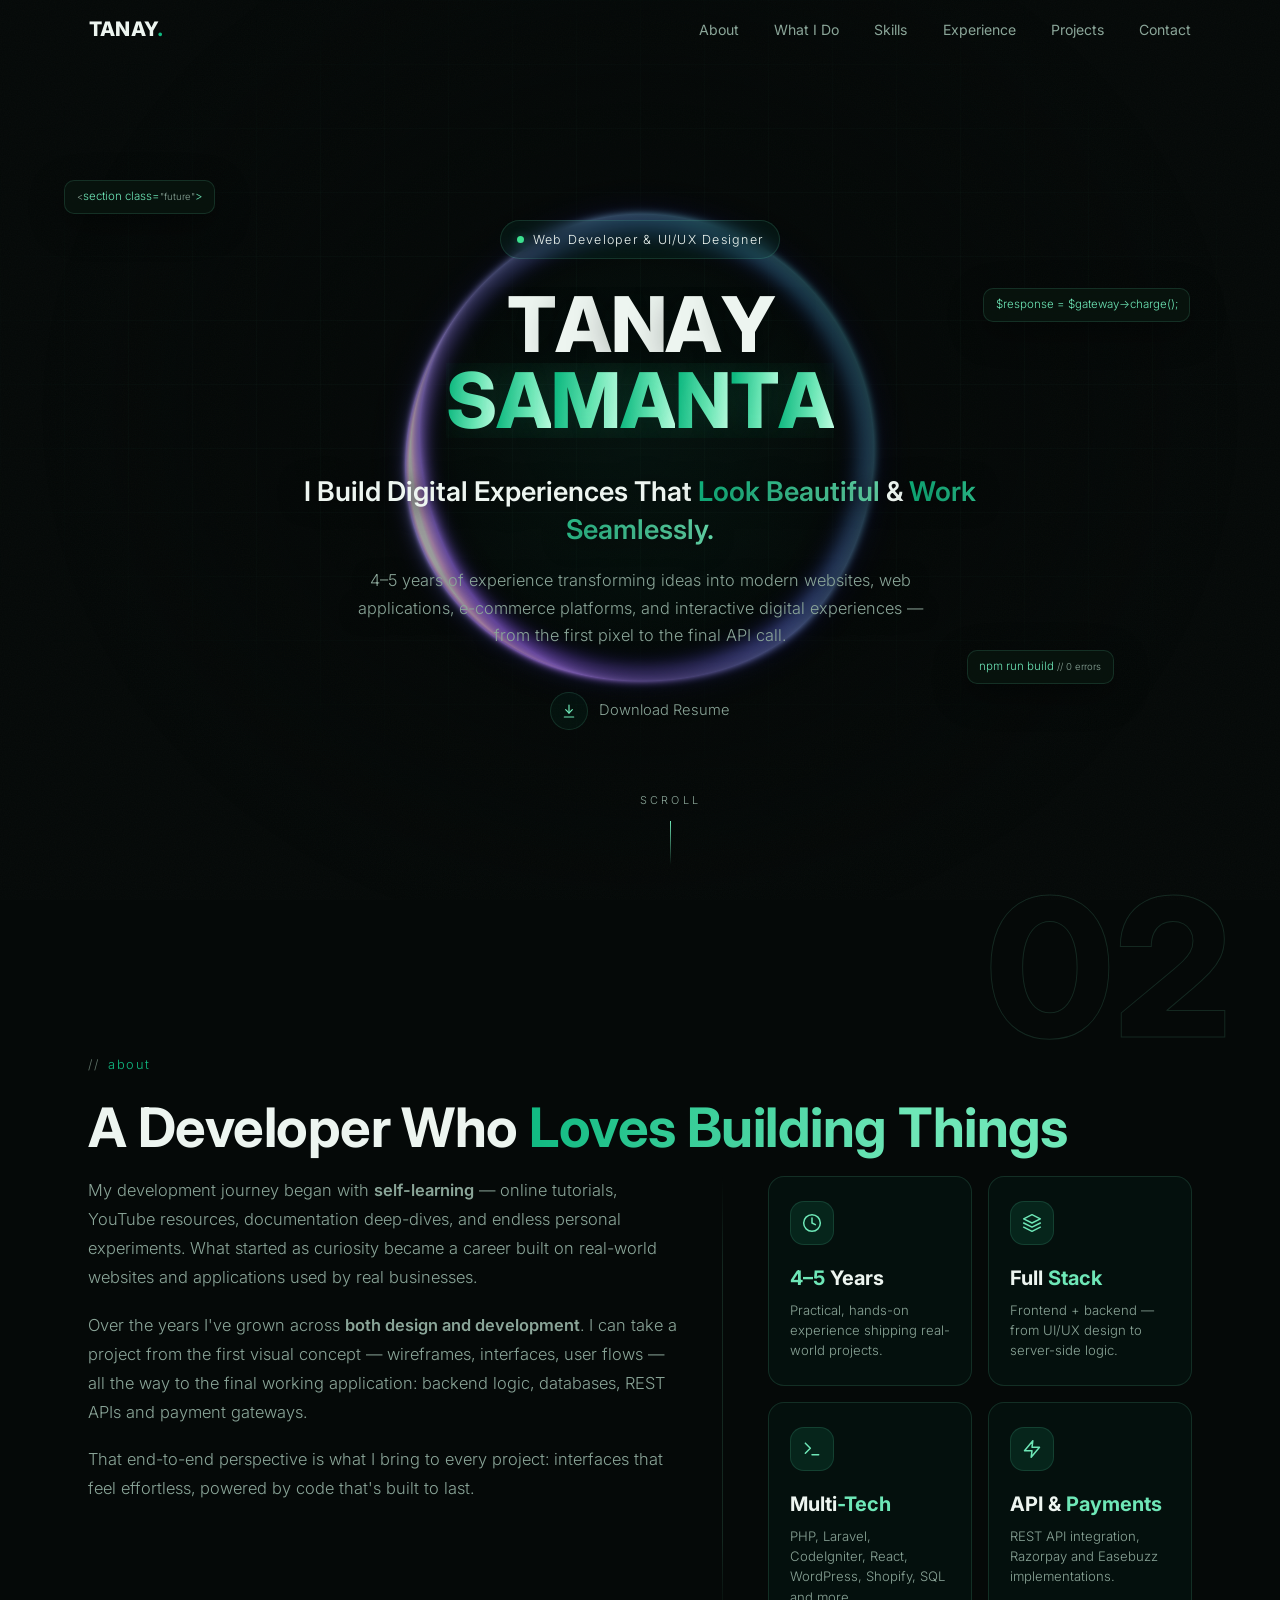
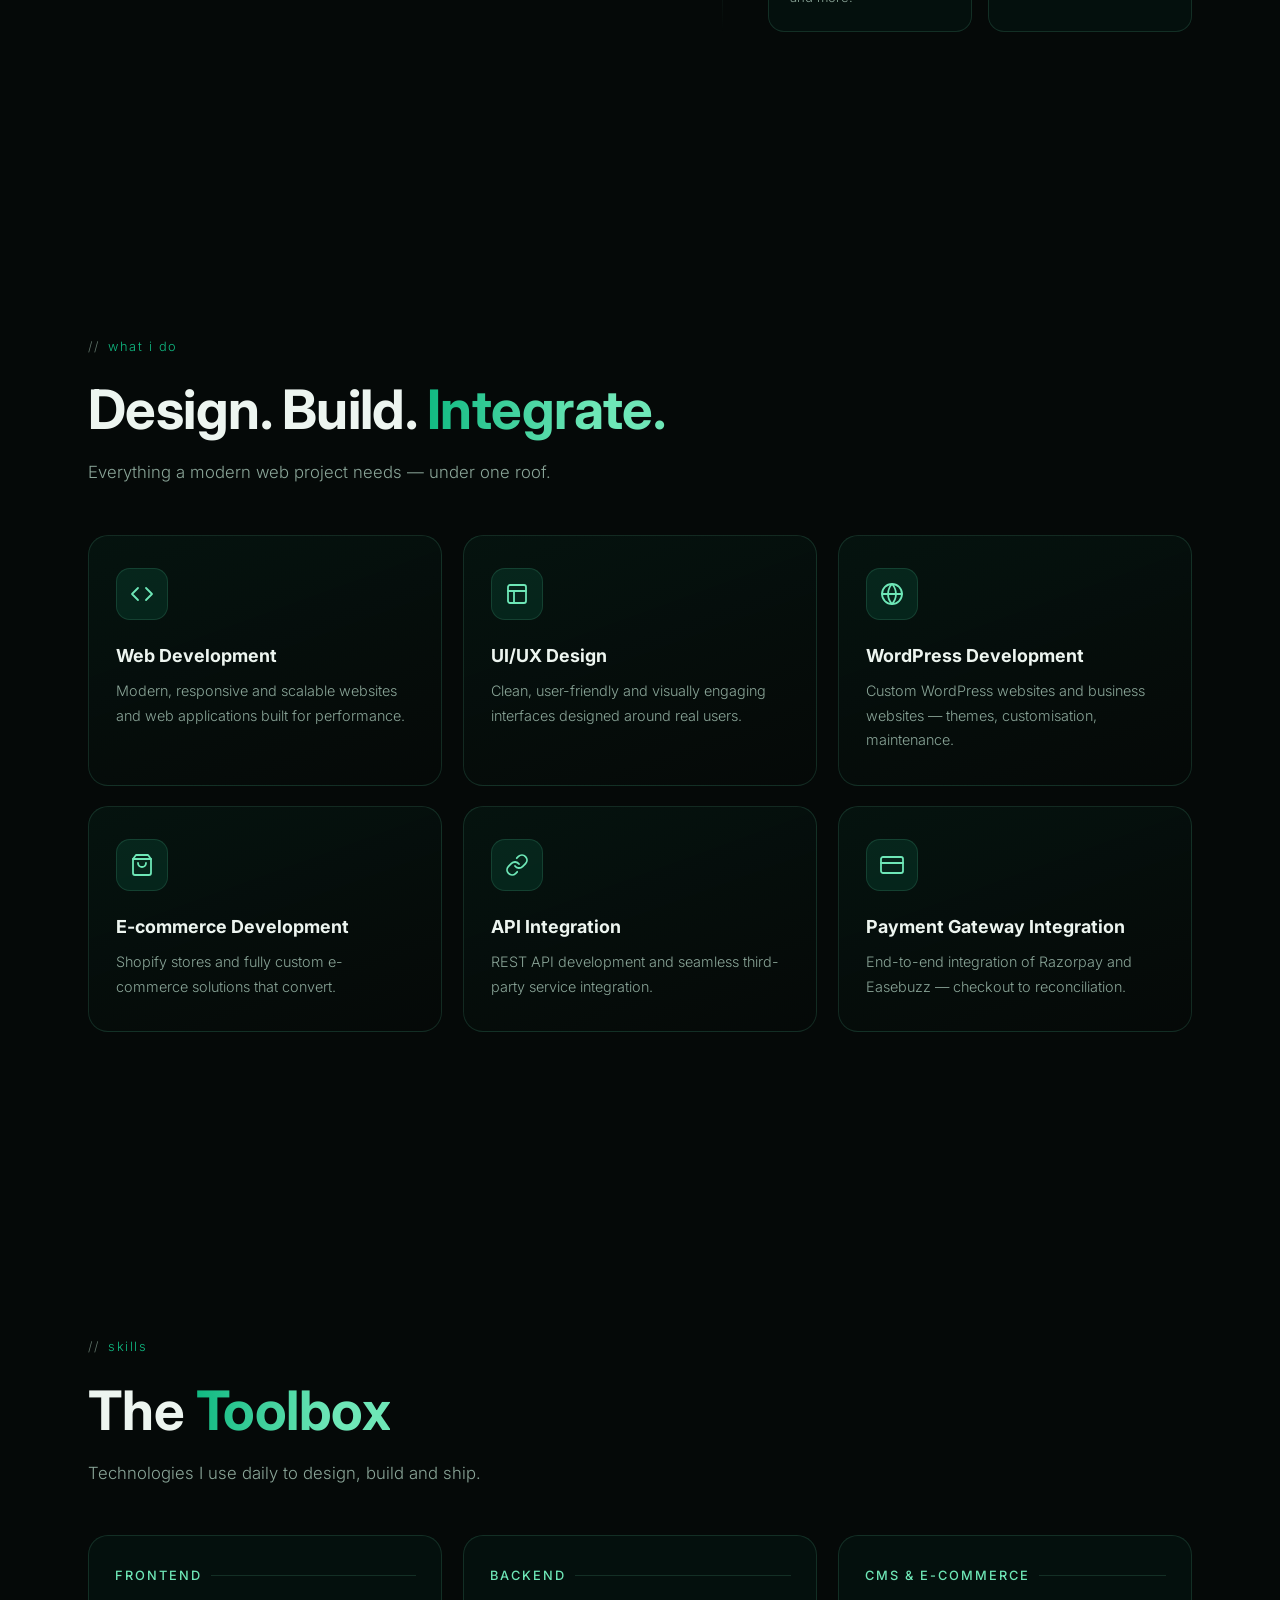
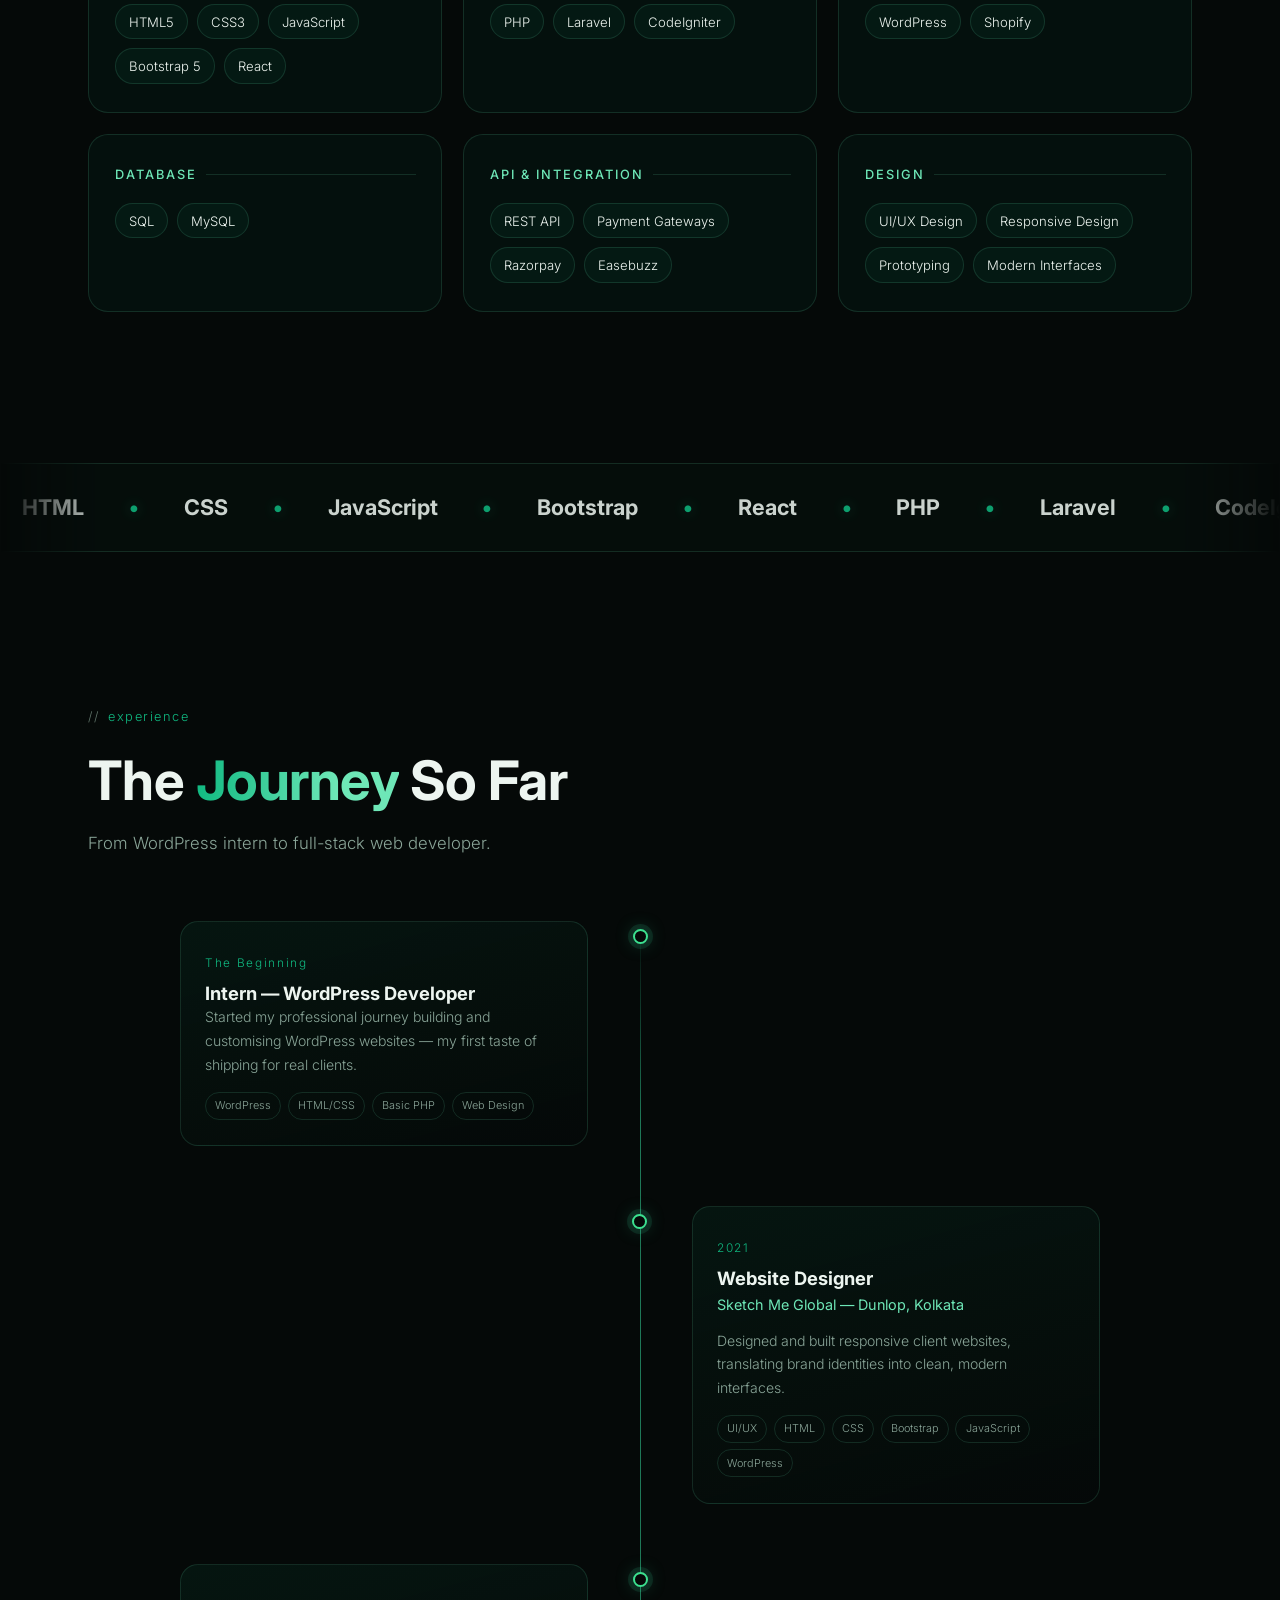
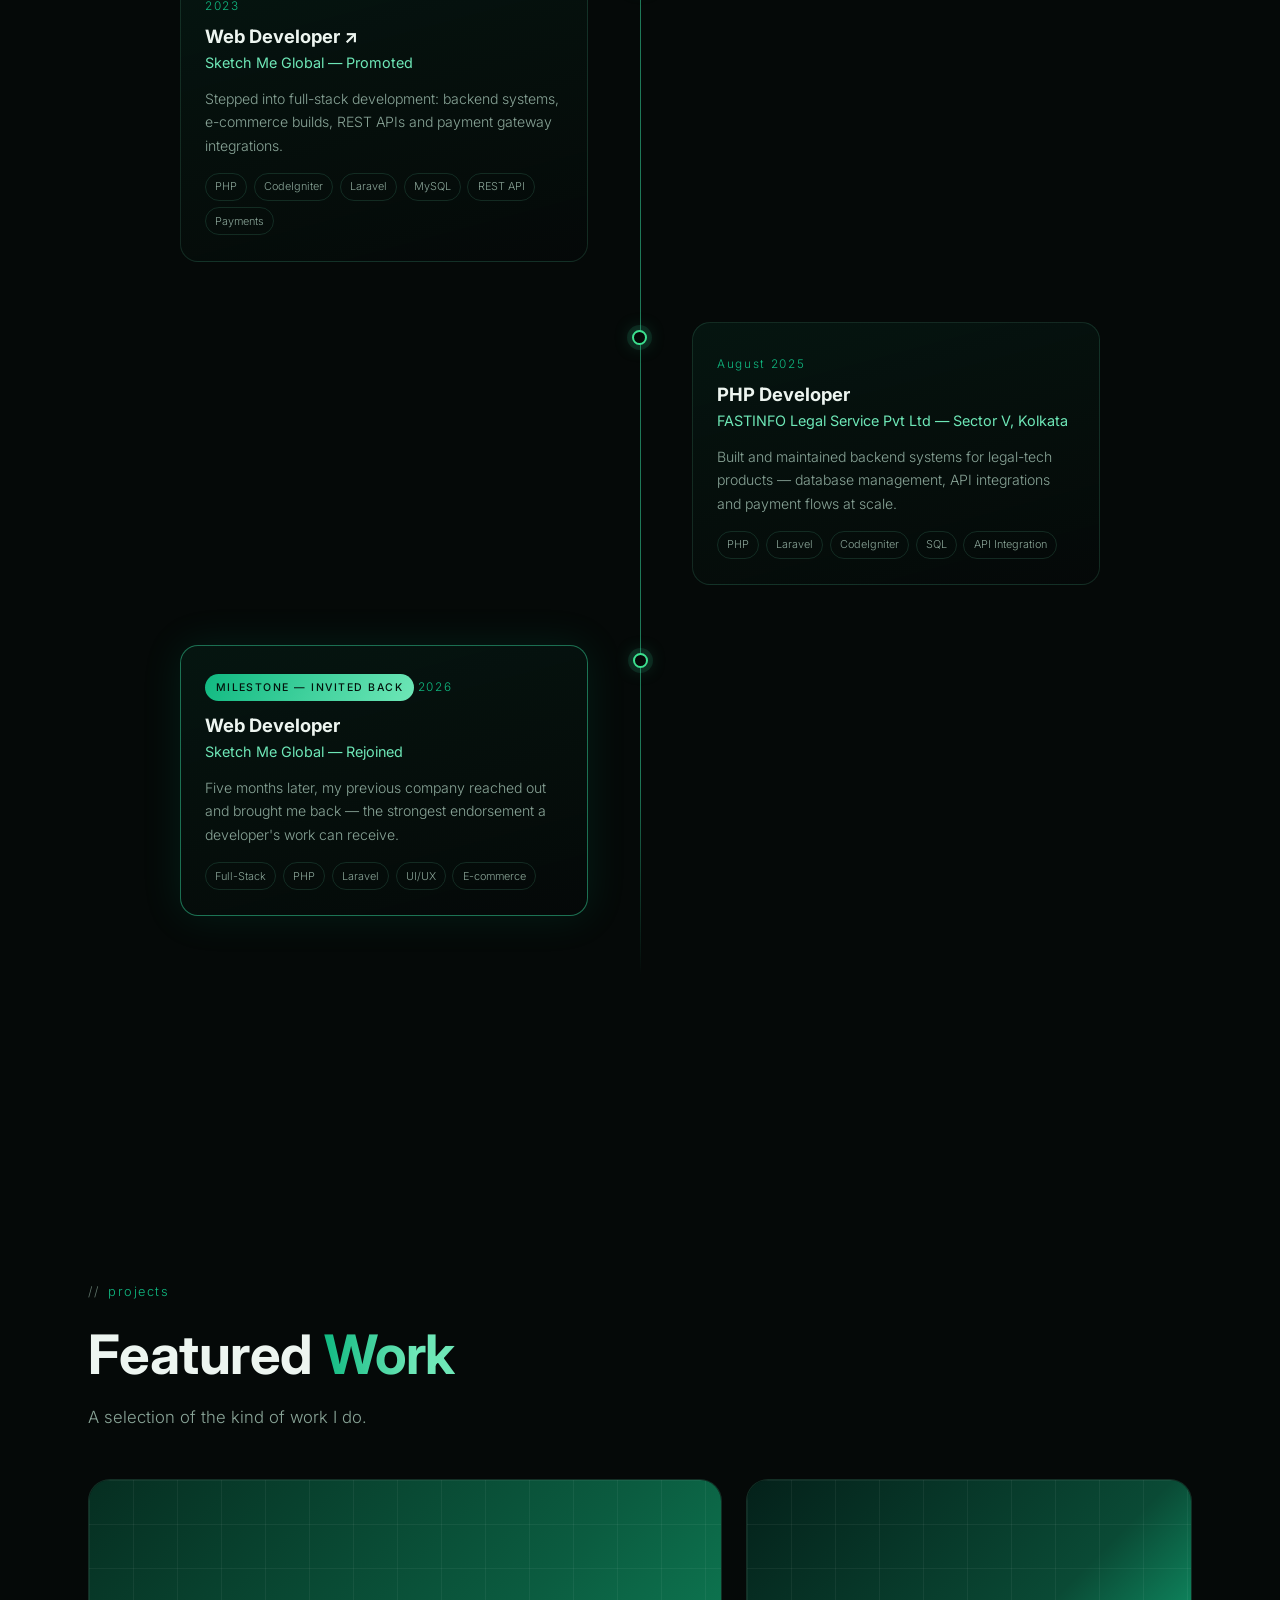
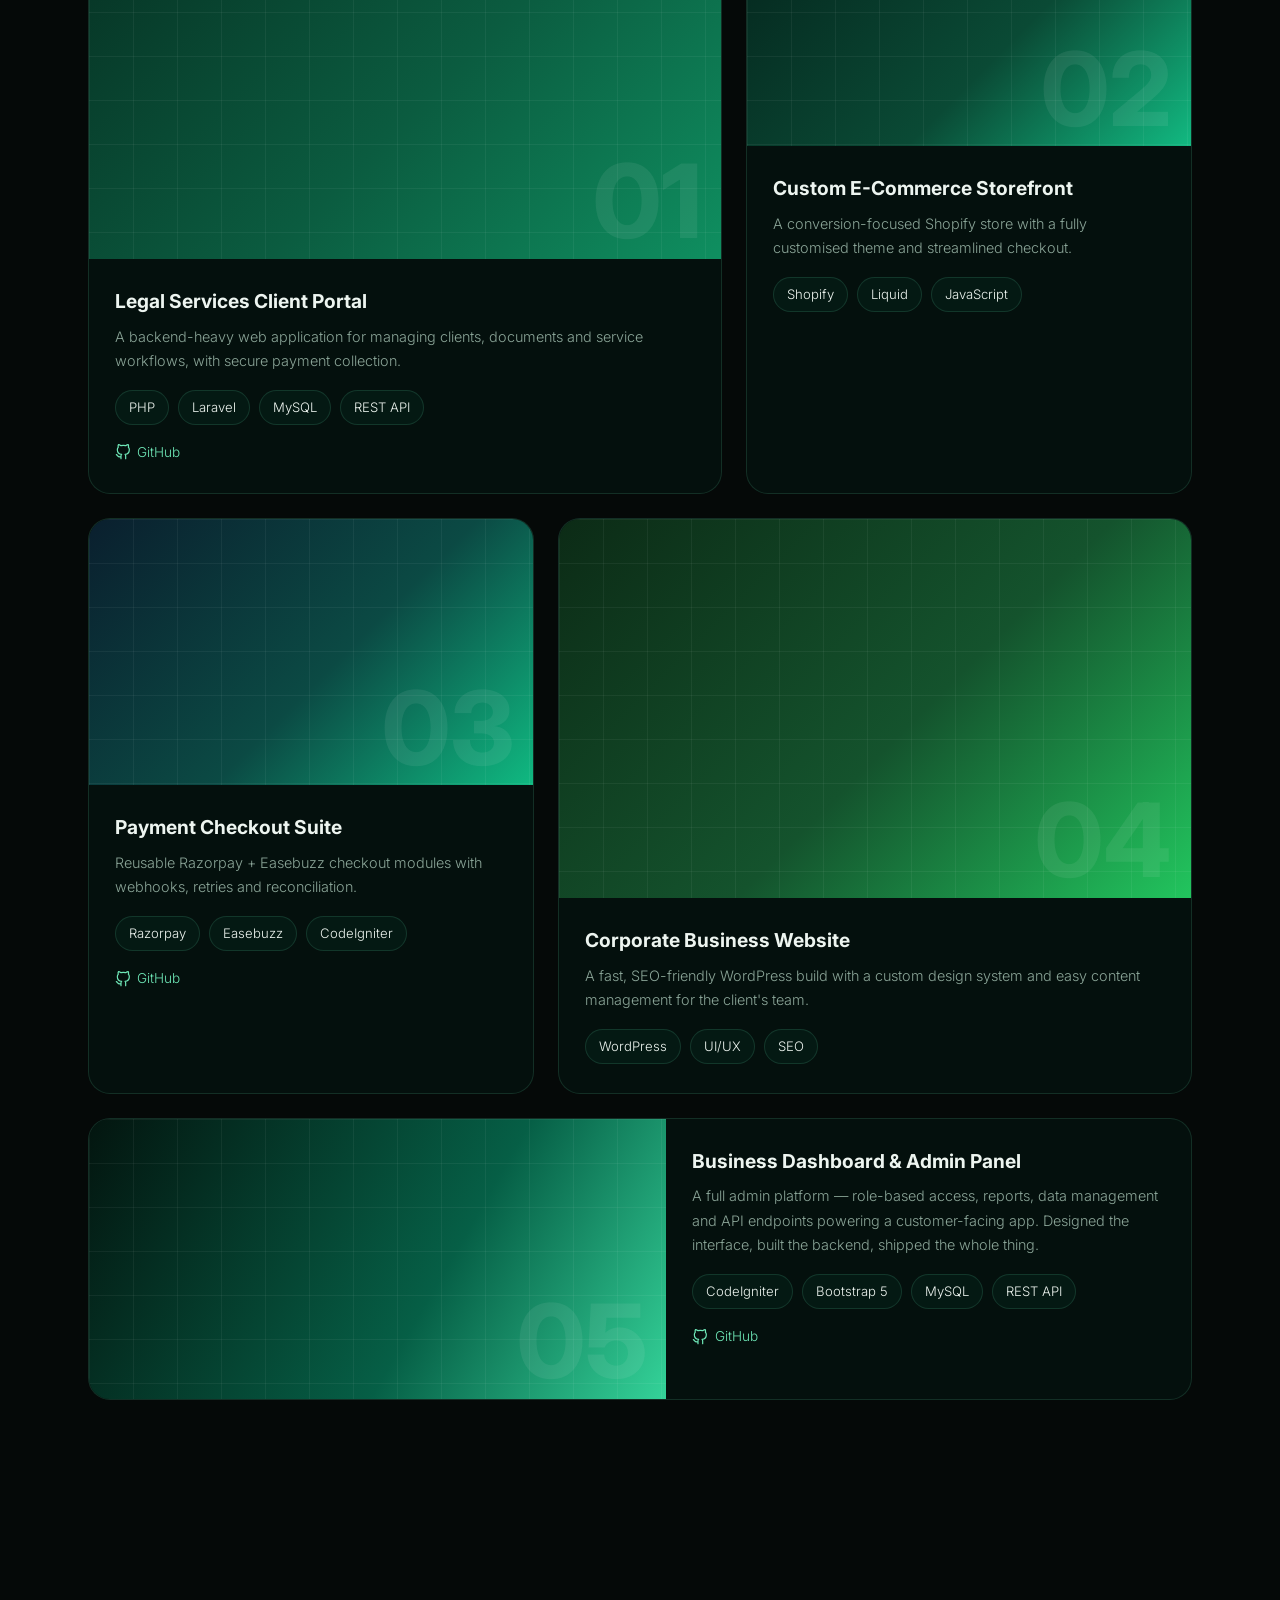
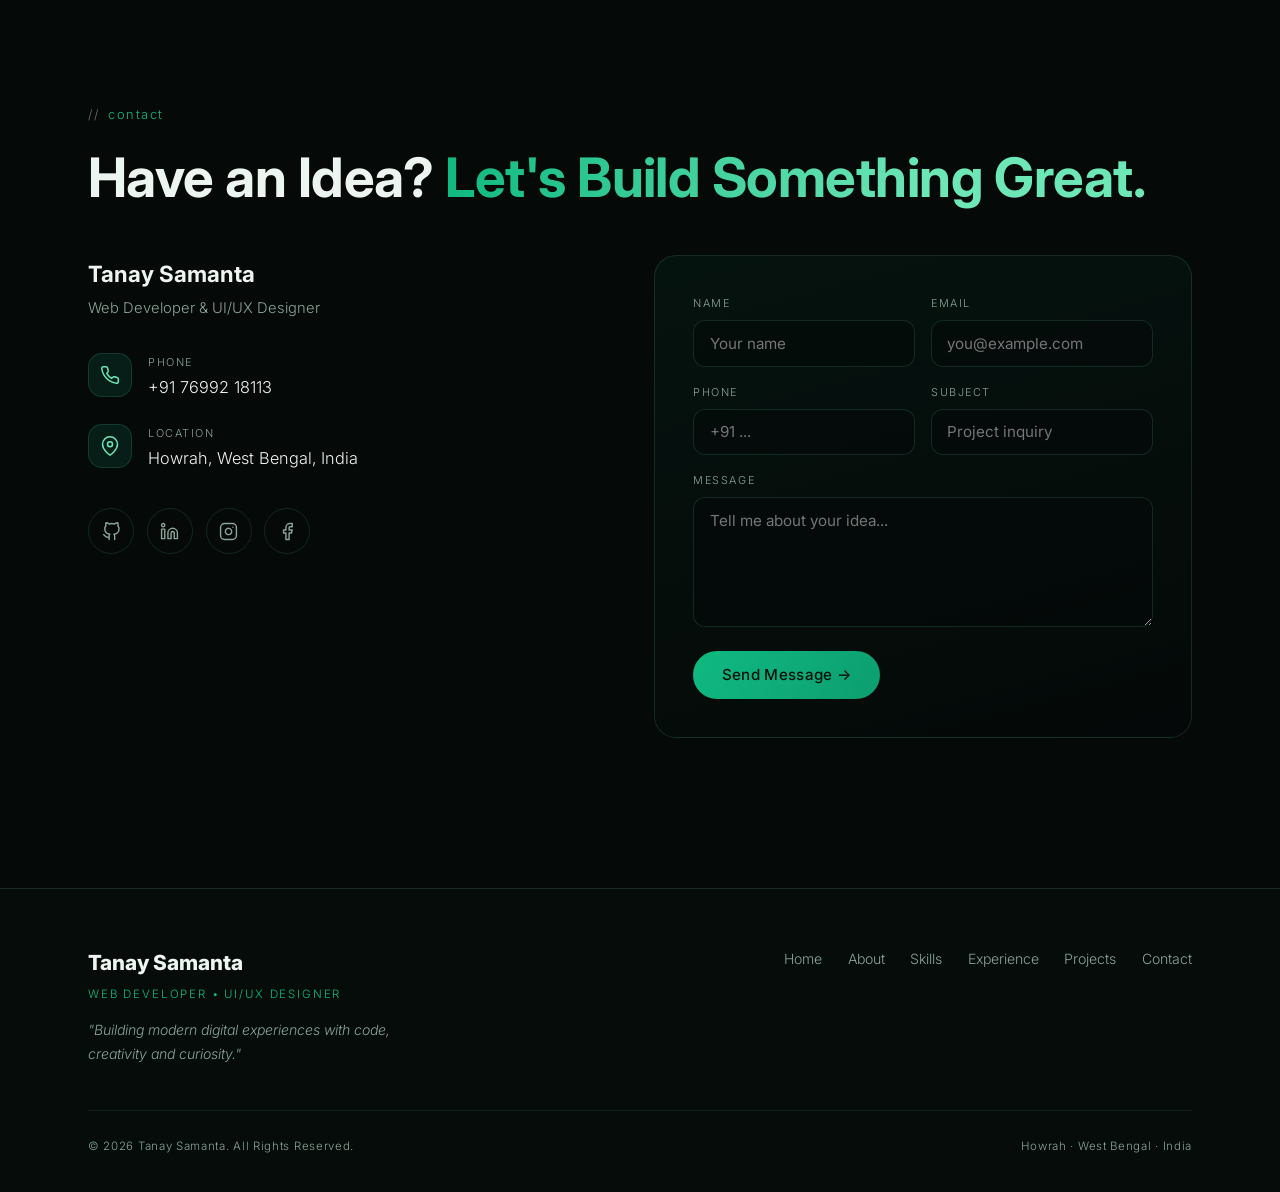
==== commit 6a703469: "design update" ====
--- a/index.html
+++ b/index.html
@@ -15,7 +15,19 @@
 </head>
 <body>
 
-<div class="loader" id="loader"><span>TANAY <b>SAMANTA</b></span></div>
+<div class="loader" id="loader">
+  <canvas class="loader-stars" id="loaderStars" aria-hidden="true"></canvas>
+  <div class="loader-inner">
+    <span class="loader-mark">TANAY<em>.</em></span>
+    <div class="loader-scene">
+      <div class="orbit orbit-1" aria-hidden="true"><div class="orbit-spin"><span class="planet"></span></div></div>
+      <div class="orbit orbit-2" aria-hidden="true"><div class="orbit-spin"><span class="planet"></span></div></div>
+      <div class="orbit orbit-3" aria-hidden="true"><div class="orbit-spin"><span class="planet"></span></div></div>
+      <div class="loader-sun" aria-hidden="true"></div>
+    </div>
+  </div>
+  <div class="loader-count"><span id="loaderPct">0</span><small>%</small></div>
+</div>
 <div class="scroll-progress" id="scrollProgress"></div>
 <div class="noise" aria-hidden="true"></div>
 <div class="glow-follow" id="glowFollow" aria-hidden="true"></div>
@@ -389,6 +401,19 @@
   </div>
 </footer>
 
+<!-- ================= LEAVE-SITE CONFIRM MODAL ================= -->
+<div class="leave-modal" id="leaveModal" aria-hidden="true">
+  <div class="leave-modal-card">
+    <p class="leave-modal-eyebrow">Leaving this site</p>
+    <h3 class="leave-modal-title">You're about to visit an external link</h3>
+    <p class="leave-modal-url" id="leaveModalUrl"></p>
+    <div class="leave-modal-actions">
+      <button type="button" class="btn btn-ghost" id="leaveModalCancel" data-hover>Stay here</button>
+      <a href="#" target="_blank" rel="noopener noreferrer" class="btn btn-solid" id="leaveModalConfirm" data-hover>Continue →</a>
+    </div>
+  </div>
+</div>
+
 <script src="index.js"></script>
 </body>
 </html>
--- a/style.css
+++ b/style.css
@@ -74,16 +74,83 @@
 /* ---------- loader ---------- */
 .loader{
   position:fixed;inset:0;z-index:10000;background:var(--void);
+  display:flex;align-items:center;justify-content:center;overflow:hidden;
+  transition:opacity .7s var(--ease),visibility .7s;
+}
+.loader.done{opacity:0;visibility:hidden}
+.loader-stars{position:absolute;inset:0;z-index:0}
+.shooting-star{
+  position:absolute;top:0;left:0;z-index:1;width:2px;height:2px;border-radius:50%;
+  background:var(--bone);pointer-events:none;
+  box-shadow:0 0 6px 1px rgba(237,245,240,.9);
+  animation:shootingStar 1.3s linear forwards;
+}
+.shooting-star::before{
+  content:"";position:absolute;top:50%;right:0;width:90px;height:1px;
+  background:linear-gradient(90deg,transparent,rgba(237,245,240,.75));
+  transform:translateY(-50%);
+}
+@keyframes shootingStar{
+  0%{opacity:0;transform:translate(0,0)}
+  8%{opacity:1}
+  100%{opacity:0;transform:translate(var(--sx,320px),var(--sy,220px))}
+}
+.loader-inner{position:relative;z-index:2;display:flex;flex-direction:column;align-items:center;gap:1.4rem}
+.loader-mark{
+  font-family:var(--fd);font-weight:800;font-size:1.05rem;letter-spacing:.06em;color:var(--sage);
+  opacity:.85;
+}
+.loader-mark em{font-style:normal;color:var(--emerald)}
+
+/* 3D solar-system scene */
+.loader-scene{
+  position:relative;width:225px;height:225px;
   display:flex;align-items:center;justify-content:center;
-  transition:opacity .7s var(--ease),visibility .7s;
-}
-.loader.done{opacity:0;visibility:hidden}
-.loader span{
-  font-family:var(--fm);font-size:.85rem;letter-spacing:.4em;color:var(--sage);
-  animation:loaderPulse 1.4s ease-in-out infinite;
-}
-.loader span b{color:var(--mint);font-weight:500}
-@keyframes loaderPulse{0%,100%{opacity:.4}50%{opacity:1}}
+  perspective:700px;
+}
+@media(max-width:480px){.loader-scene{transform:scale(.88)}}
+@media(max-width:420px){.loader-scene{transform:scale(.76)}}
+@media(max-width:360px){.loader-scene{transform:scale(.64)}}
+@media(max-width:320px){.loader-scene{transform:scale(.56)}}
+@media(max-height:480px){.loader-inner{gap:.9rem}.loader-scene{transform:scale(.62)}}
+@media(max-height:380px){.loader-inner{gap:.6rem}.loader-mark{font-size:.9rem}.loader-scene{transform:scale(.5)}}
+.orbit{
+  position:absolute;top:50%;left:50%;margin:0;border-radius:50%;
+  border:1px solid rgba(110,231,183,.16);
+  transform-style:preserve-3d;
+}
+.orbit-1{width:140px;height:140px;margin:-70px 0 0 -70px;transform:rotateX(72deg)}
+.orbit-2{width:180px;height:180px;margin:-90px 0 0 -90px;transform:rotateX(72deg) rotateY(10deg);border-color:rgba(110,231,183,.11)}
+.orbit-3{width:220px;height:220px;margin:-110px 0 0 -110px;transform:rotateX(72deg) rotateY(-12deg);border-color:rgba(110,231,183,.07)}
+.orbit-spin{position:absolute;inset:0;transform-style:preserve-3d;animation:orbitSpin linear infinite}
+.orbit-1 .orbit-spin{animation-duration:4.5s}
+.orbit-2 .orbit-spin{animation-duration:7.5s;animation-direction:reverse}
+.orbit-3 .orbit-spin{animation-duration:10.5s}
+@keyframes orbitSpin{from{transform:rotateZ(0deg)}to{transform:rotateZ(360deg)}}
+.planet{
+  position:absolute;top:-4px;left:50%;width:8px;height:8px;margin-left:-4px;
+  border-radius:50%;background:var(--mint);box-shadow:0 0 10px 3px var(--glow);
+}
+.orbit-2 .planet{background:var(--emerald);width:6px;height:6px;margin-left:-3px}
+.orbit-3 .planet{background:var(--neon);width:7px;height:7px;margin-left:-3.5px}
+.loader-sun{
+  position:relative;z-index:2;width:64px;height:64px;border-radius:50%;
+  background:radial-gradient(circle at 35% 30%,var(--mint),var(--emerald) 55%,#04140d 100%);
+  box-shadow:0 0 50px 12px rgba(52,211,153,.4),0 0 120px 40px rgba(16,185,129,.14);
+  animation:sunPulse 2.6s ease-in-out infinite;
+}
+@keyframes sunPulse{
+  0%,100%{box-shadow:0 0 50px 12px rgba(52,211,153,.4),0 0 120px 40px rgba(16,185,129,.12)}
+  50%{box-shadow:0 0 66px 18px rgba(52,211,153,.6),0 0 150px 55px rgba(16,185,129,.22)}
+}
+.loader-count{
+  position:absolute;right:clamp(20px,4vw,48px);bottom:clamp(20px,4vw,48px);z-index:3;
+  font-family:var(--fm);font-weight:500;color:var(--bone);
+  font-size:clamp(1.6rem,5vw,2.4rem);letter-spacing:-.02em;line-height:1;
+  font-variant-numeric:tabular-nums;display:flex;align-items:baseline;
+  text-shadow:0 0 40px rgba(52,211,153,.2);
+}
+.loader-count small{font-size:.5em;color:var(--sage);margin-left:.2em}
 
 /* ---------- shared ---------- */
 .wrap{max-width:1200px;margin:0 auto;padding:0 clamp(20px,4vw,48px)}
@@ -548,6 +615,34 @@
   display:flex;flex-wrap:wrap;gap:1rem;justify-content:space-between;
 }
 
+/* ---------- leave-site confirm modal ---------- */
+.leave-modal{
+  position:fixed;inset:0;z-index:500;padding:20px;
+  background:rgba(5,9,8,.72);backdrop-filter:blur(10px);-webkit-backdrop-filter:blur(10px);
+  display:flex;align-items:center;justify-content:center;
+  opacity:0;visibility:hidden;transition:opacity .35s var(--ease),visibility .35s;
+}
+.leave-modal.open{opacity:1;visibility:visible}
+.leave-modal-card{
+  width:100%;max-width:420px;border-radius:22px;padding:clamp(1.6rem,3vw,2.2rem);
+  background:linear-gradient(165deg,rgba(16,185,129,.09),rgba(5,9,8,.92));
+  border:1px solid var(--line);box-shadow:0 30px 80px rgba(0,0,0,.5);
+  transform:translateY(18px) scale(.96);transition:transform .4s var(--ease);
+}
+.leave-modal.open .leave-modal-card{transform:translateY(0) scale(1)}
+.leave-modal-eyebrow{
+  font-family:var(--fm);font-size:.72rem;letter-spacing:.14em;text-transform:uppercase;
+  color:var(--emerald);margin-bottom:.7rem;
+}
+.leave-modal-title{font-family:var(--fd);font-weight:700;font-size:1.25rem;line-height:1.35;margin-bottom:.8rem}
+.leave-modal-url{
+  font-family:var(--fm);font-size:.82rem;color:var(--mint);word-break:break-all;
+  background:rgba(16,185,129,.06);border:1px solid var(--line);border-radius:10px;
+  padding:.7em .9em;margin-bottom:1.8rem;
+}
+.leave-modal-actions{display:flex;gap:1rem;flex-wrap:wrap}
+.leave-modal-actions .btn{flex:1;justify-content:center}
+
 /* ---------- accessibility & motion ---------- */
 :focus-visible{outline:2px solid var(--mint);outline-offset:3px;border-radius:4px}
 @media (prefers-reduced-motion:reduce){
